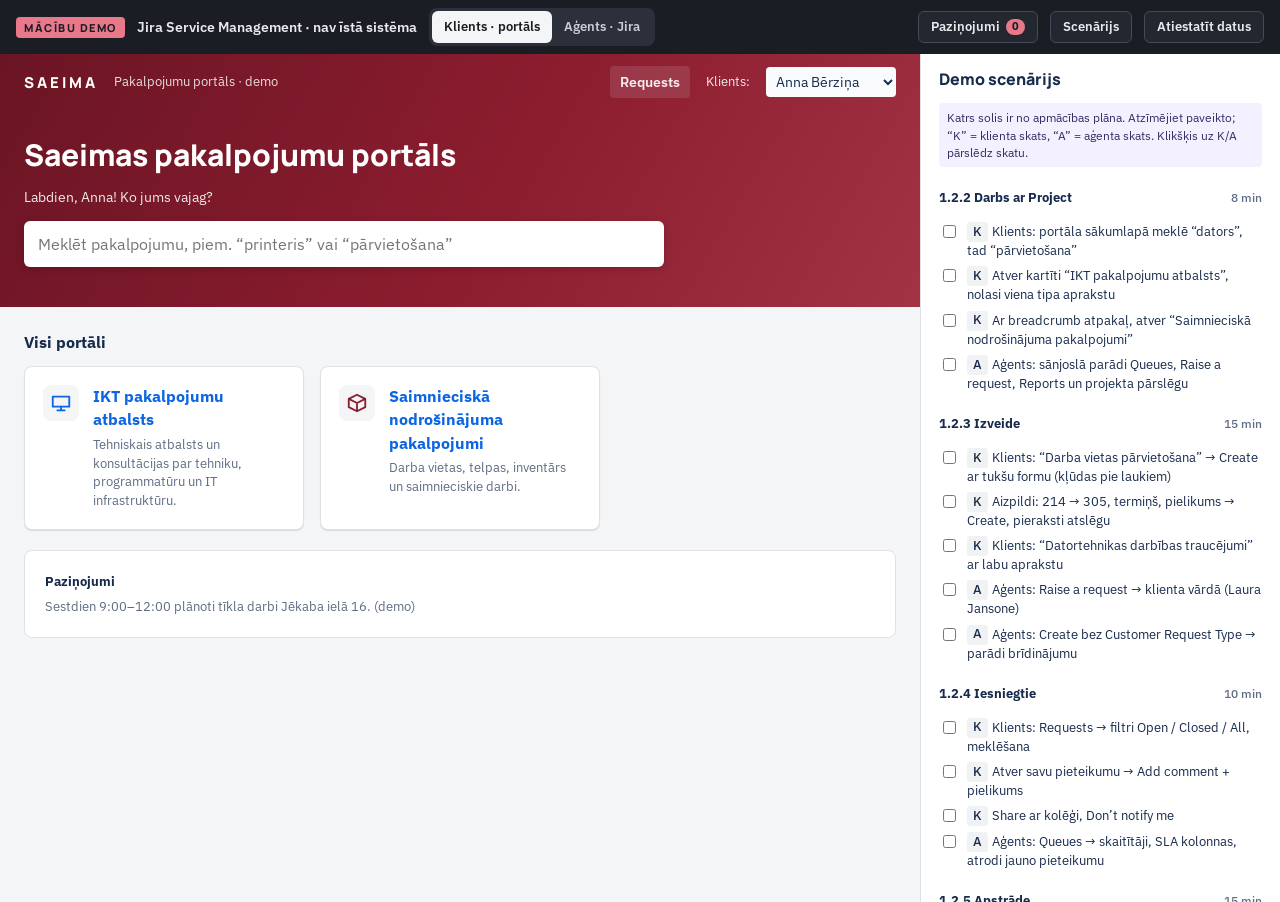
==== presentations/jira-jsm-modulis-1/demo/index.html @ 9057c5dc "Add interactive Jira training sandbox for module 1 Offline single-file demo: customer portal and age" ====
<!doctype html>
<html lang="lv">
<head>
<meta charset="utf-8">
<meta name="viewport" content="width=device-width,initial-scale=1,viewport-fit=cover">
<title>Jira mācību vide</title>
<link rel="preconnect" href="https://fonts.googleapis.com">
<link rel="preconnect" href="https://fonts.gstatic.com" crossorigin>
<link rel="stylesheet" href="https://fonts.googleapis.com/css2?family=IBM+Plex+Sans:ital,wght@0,400;0,500;0,600;0,700;1,400&family=IBM+Plex+Mono:wght@400;500&family=Manrope:wght@700;800&display=swap">
<style>
/* Layout: mācību smilškaste. Augšā demo josla (lomu pārslēgs, paziņojumi, scenārijs), zem tās
   vai nu klientu portāls (Saeimas klareta galvene), vai Jira aģenta skats (zilā navigācija + projekta sānjosla).
   Apzināti viena gaiša tēma, jo tā atdarina Jira DC noklusējuma izskatu. */
:root{
  color-scheme:light;
  --bg:#F4F5F7; --surface:#FFFFFF; --ink:#172B4D; --muted:#5E6C84; --line:#DFE1E6; --line2:#EBECF0;
  --blue:#0C66E4; --blue-d:#0747A6; --blue-soft:#E9F2FF;
  --green:#216E4E; --green-soft:#DCFFF1; --amber:#7F5F01; --amber-soft:#FFF7D6; --amber-line:#E2B203;
  --red:#AE2E24; --red-soft:#FFECEB; --purple:#5E4DB2; --purple-soft:#F3F0FF;
  --claret:#8C1D2F; --claret-d:#6B1524; --demo:#1A1D24;
  --f:"IBM Plex Sans",system-ui,-apple-system,"Segoe UI",Roboto,sans-serif;
  --fm:"IBM Plex Mono",ui-monospace,Menlo,Consolas,monospace;
  --fd:"Manrope","IBM Plex Sans",system-ui,sans-serif;
}
*{box-sizing:border-box}
html,body{height:100%}
body{margin:0;background:var(--bg);color:var(--ink);font:14px/1.45 var(--f)}
button,input,select,textarea{font:inherit;color:inherit}
button{cursor:pointer}
:focus-visible{outline:2px solid var(--blue);outline-offset:2px}
a{color:var(--blue);text-decoration:none;cursor:pointer}
a:hover{text-decoration:underline}
.mono{font-family:var(--fm)}
.muted{color:var(--muted)}
.hidden{display:none!important}

/* Demo bar */
#demobar{position:sticky;top:0;z-index:50;background:var(--demo);color:#E9EAEE;display:flex;align-items:center;gap:12px;flex-wrap:wrap;padding:8px 16px;padding-top:calc(8px + env(safe-area-inset-top,0px))}
#demobar .badge{font:800 11px/1 var(--fd);letter-spacing:.14em;text-transform:uppercase;background:#E8788A;color:#1A1D24;padding:5px 8px;border-radius:4px}
#demobar .ttl{font-weight:600;white-space:nowrap}
#demobar .sp{flex:1}
.seg{display:inline-flex;background:#2C303A;border-radius:8px;padding:3px}
.seg button{border:0;background:transparent;color:#C9CCD4;padding:6px 12px;border-radius:6px;font-weight:600;font-size:13px;min-height:32px}
.seg button[aria-pressed="true"]{background:#F4F5F7;color:#1A1D24}
.dbtn{border:1px solid #444A57;background:#232730;color:#E9EAEE;border-radius:6px;padding:6px 12px;font-size:13px;font-weight:600;min-height:32px;display:inline-flex;align-items:center;gap:6px}
.dbtn:hover{border-color:#8A90A0}
.dbtn .cnt{background:#E8788A;color:#1A1D24;border-radius:999px;padding:0 6px;font-size:11px;font-weight:700}

/* Layout shells */
#main{display:flex;min-height:calc(100% - 52px)}
#app{flex:1;min-width:0}
#drawer{width:360px;flex:none;background:var(--surface);border-left:1px solid var(--line);overflow-y:auto;max-height:calc(100vh - 52px);position:sticky;top:52px}
@media (max-width:900px){#drawer{position:fixed;inset:52px 0 0 auto;width:min(360px,92vw);z-index:40;box-shadow:-8px 0 24px rgb(9 30 66 / .18)}}

/* Buttons and inputs (Jira-like) */
.btn{border:0;border-radius:3px;padding:6px 12px;font-weight:500;background:#091E420F;color:var(--ink);min-height:32px;display:inline-flex;align-items:center;gap:6px}
.btn:hover{background:#091E4224}
.btn.primary{background:var(--blue);color:#fff}
.btn.primary:hover{background:var(--blue-d)}
.btn.subtle{background:transparent}
.btn.subtle:hover{background:#091E420F}
.btn.green{background:#1F845A;color:#fff}
.btn.sm{padding:3px 8px;min-height:26px;font-size:13px}
input[type=text],input[type=search],input[type=date],select,textarea{border:2px solid var(--line);background:#FAFBFC;border-radius:3px;padding:6px 8px;width:100%;min-height:36px}
input:focus,select:focus,textarea:focus{border-color:var(--blue);background:#fff;outline:none}
textarea{min-height:96px;resize:vertical}
label.f{display:block;font-weight:600;font-size:12px;color:var(--muted);margin:0 0 4px}
label.f .req{color:var(--red)}
.field{display:flex;flex-direction:column;gap:2px}
.err{color:var(--red);font-size:12px;display:flex;gap:4px;align-items:center}
.field.has-err input,.field.has-err select,.field.has-err textarea{border-color:var(--red);background:var(--red-soft)}
.help{font-size:12px;color:var(--muted)}

/* Lozenges */
.lz{display:inline-block;font-size:11px;font-weight:700;text-transform:uppercase;letter-spacing:.02em;padding:2px 6px;border-radius:3px;background:#DFE1E6;color:#42526E;white-space:nowrap}
.lz.Darbā{background:var(--blue-soft);color:#0055CC}
.lz.Gaida{background:var(--amber-soft);color:var(--amber)}
.lz.Atrisināts,.lz.Slēgts{background:var(--green-soft);color:var(--green)}
.sla{font-family:var(--fm);font-size:12px;white-space:nowrap}
.sla.bad{color:var(--red);font-weight:600}
.sla.ok{color:var(--green)}
.sla.pause{color:var(--muted)}

/* ===== PORTAL ===== */
.p-head{background:linear-gradient(120deg,var(--claret-d),var(--claret) 55%,#A23345);color:#fff}
.p-top{display:flex;align-items:center;gap:10px 16px;flex-wrap:wrap;padding:12px 24px;max-width:1100px;margin:0 auto}
@media (max-width:600px){.p-top,.p-hero,.p-body{padding-left:16px;padding-right:16px}.p-top .sp{flex-basis:100%;height:0}}
.p-brand{font:800 15px/1 var(--fd);letter-spacing:.2em}
.p-top .sp{flex:1}
.p-top .lnk{color:#fff;opacity:.92;font-weight:600;padding:6px 10px;border-radius:4px;background:rgb(255 255 255 / .12);border:0}
.p-top .lnk:hover{background:rgb(255 255 255 / .22)}
.p-top .who{font-size:13px;opacity:.9}
.p-hero{max-width:1100px;margin:0 auto;padding:28px 24px 40px;display:flex;flex-direction:column;gap:14px}
.p-hero h1{font:800 30px/1.15 var(--fd);margin:0;text-wrap:balance}
.p-search{position:relative;max-width:640px}
.p-search input{border:0;border-radius:6px;min-height:46px;padding:10px 14px;font-size:16px;background:#fff;box-shadow:0 2px 8px rgb(0 0 0 / .18)}
.p-results{position:absolute;left:0;right:0;top:52px;background:#fff;color:var(--ink);border-radius:6px;box-shadow:0 8px 24px rgb(9 30 66 / .25);z-index:5;overflow:hidden}
.p-results button{display:flex;flex-direction:column;align-items:flex-start;gap:2px;width:100%;text-align:left;border:0;background:#fff;padding:10px 14px;border-bottom:1px solid var(--line2)}
.p-results button:hover{background:var(--blue-soft)}
.p-body{max-width:1100px;margin:0 auto;padding:24px}
.crumb{font-size:13px;color:var(--muted);display:flex;gap:6px;flex-wrap:wrap;margin-bottom:10px}
.cards{display:grid;grid-template-columns:repeat(auto-fill,minmax(250px,1fr));gap:16px}
.pcard{background:#fff;border:1px solid var(--line);border-radius:8px;padding:18px;display:flex;gap:14px;align-items:flex-start;text-align:left;cursor:pointer;box-shadow:0 1px 1px rgb(9 30 66 / .12)}
.pcard:hover{box-shadow:0 4px 12px rgb(9 30 66 / .16);border-color:#C1C7D0}
.pcard h3{margin:0 0 4px;font-size:16px;color:var(--blue)}
.pcard p{margin:0;font-size:13px;color:var(--muted)}
.ico{width:36px;height:36px;border-radius:8px;display:grid;place-items:center;flex:none}
.ico svg{width:22px;height:22px}
.panel{background:#fff;border:1px solid var(--line);border-radius:8px;padding:20px}
.rt-list{display:flex;flex-direction:column}
.rt-item{display:flex;gap:14px;align-items:flex-start;padding:14px 8px;border-bottom:1px solid var(--line2);background:transparent;border-left:0;border-right:0;border-top:0;text-align:left;width:100%}
.rt-item:hover{background:#FAFBFC}
.rt-item b{color:var(--blue);font-size:15px}
.rt-item span{display:block;color:var(--muted);font-size:13px}
.form{display:flex;flex-direction:column;gap:16px;max-width:620px}
.notice{display:flex;gap:10px;align-items:flex-start;padding:12px 14px;border-radius:6px;font-size:13px;line-height:1.5}
.notice.info{background:var(--blue-soft)}
.notice.warn{background:var(--amber-soft);border-left:4px solid var(--amber-line)}
.notice.ok{background:var(--green-soft)}
.notice.int{background:var(--amber-soft)}
.filelist{display:flex;gap:6px;flex-wrap:wrap}
.file{display:inline-flex;gap:6px;align-items:center;font-size:12px;background:#F4F5F7;border:1px solid var(--line);border-radius:4px;padding:3px 8px}
.p-req{display:grid;grid-template-columns:minmax(0,1fr) 280px;gap:20px}
@media (max-width:820px){.p-req{grid-template-columns:1fr}}
.act{display:flex;flex-direction:column;gap:12px}
.cmt{display:flex;gap:10px}
.av{width:32px;height:32px;border-radius:50%;display:grid;place-items:center;font-weight:700;font-size:12px;color:#fff;flex:none}
.cmt .bd{flex:1;min-width:0}
.cmt .meta{font-size:12px;color:var(--muted)}
.cmt .tx{white-space:pre-wrap;word-wrap:break-word;margin-top:2px}
.cmt.internal .bubble{background:var(--amber-soft);border:1px solid #F5CD47;border-radius:6px;padding:8px 10px}
.cmt.public .bubble{background:#fff;border:1px solid var(--line);border-radius:6px;padding:8px 10px}
.side-box{display:flex;flex-direction:column;gap:10px;font-size:13px}
.side-box dt{color:var(--muted);font-size:12px;font-weight:600}
.side-box dd{margin:0 0 6px}
.tbl-wrap{overflow-x:auto;background:#fff;border:1px solid var(--line);border-radius:6px}
table.t{border-collapse:collapse;width:100%;font-size:13px}
table.t th{text-align:left;font-size:12px;color:var(--muted);font-weight:600;padding:8px 10px;border-bottom:2px solid var(--line);white-space:nowrap;background:#FAFBFC}
table.t td{padding:8px 10px;border-bottom:1px solid var(--line2);vertical-align:middle}
table.t tr.row{cursor:pointer}
table.t tr.row:hover td{background:#F4F5F7}
table.t .key{font-family:var(--fm);font-size:12px;color:var(--blue);white-space:nowrap}
.tabs{display:flex;gap:4px;flex-wrap:wrap;margin-bottom:12px}
.tabs button{border:0;background:transparent;padding:6px 10px;border-radius:3px;font-weight:600;color:var(--muted)}
.tabs button[aria-pressed="true"]{background:var(--blue-soft);color:var(--blue)}
.stars{display:flex;gap:4px}
.stars button{border:1px solid var(--line);background:#fff;border-radius:4px;width:36px;height:36px;font-weight:700}
.stars button.on{background:#FFF7D6;border-color:var(--amber-line)}

/* ===== AGENT ===== */
.j-nav{background:var(--blue-d);color:#fff;display:flex;align-items:center;gap:4px;padding:6px 12px;flex-wrap:wrap}
.j-nav .logo{font:800 14px/1 var(--fd);letter-spacing:.06em;padding:6px 10px;display:flex;gap:6px;align-items:center}
.j-nav .logo small{font:600 10px/1 var(--f);background:rgb(255 255 255 / .2);padding:3px 5px;border-radius:3px;letter-spacing:.06em}
.j-nav .n{border:0;background:transparent;color:#fff;padding:7px 10px;border-radius:3px;font-weight:500}
.j-nav .n:hover,.j-nav .n.on{background:rgb(255 255 255 / .16)}
.j-nav .create{background:#fff;color:var(--blue-d);font-weight:600;border:0;border-radius:3px;padding:6px 12px;margin-left:6px}
.j-nav .sp{flex:1}
.j-nav input{width:220px;min-height:32px;border:0;border-radius:3px;background:rgb(255 255 255 / .18);color:#fff;padding:5px 10px}
.j-nav input::placeholder{color:#DCE6F7}
.j-nav input:focus{background:#fff;color:var(--ink)}
.j-shell{display:flex;min-height:calc(100vh - 100px)}
.j-side{width:236px;flex:none;background:#FAFBFC;border-right:1px solid var(--line);padding:14px 10px;display:flex;flex-direction:column;gap:2px}
.j-side .proj{display:flex;gap:10px;align-items:center;padding:6px 8px 14px}
.j-side .proj b{display:block;font-size:13px;line-height:1.25}
.j-side .proj span{font-size:12px;color:var(--muted)}
.j-side .h{font-size:11px;font-weight:700;letter-spacing:.06em;text-transform:uppercase;color:var(--muted);padding:12px 8px 4px}
.j-side button{display:flex;justify-content:space-between;align-items:center;border:0;background:transparent;text-align:left;padding:6px 8px;border-radius:3px;color:var(--ink);font-size:13px;width:100%}
.j-side button:hover{background:#091E420F}
.j-side button.on{background:var(--blue-soft);color:var(--blue);font-weight:600}
.j-side .c{font-size:12px;color:var(--muted);font-variant-numeric:tabular-nums}
.j-side .projsel{margin:0 0 6px}
.j-main{flex:1;min-width:0;padding:20px 24px 40px;display:flex;flex-direction:column;gap:14px}
.j-main h1{font:600 22px/1.25 var(--f);margin:0}
@media (max-width:760px){.j-shell{flex-direction:column}.j-side{width:auto;flex-direction:row;flex-wrap:wrap;border-right:0;border-bottom:1px solid var(--line)}.j-side .proj,.j-side .h{display:none}.j-side button{width:auto}.j-nav input{width:140px}}
.issue{display:grid;grid-template-columns:minmax(0,1fr) 300px;gap:24px}
@media (max-width:1000px){.issue{grid-template-columns:1fr}}
.ops{display:flex;gap:6px;flex-wrap:wrap}
.trans{background:var(--blue-soft);color:#0055CC;font-weight:600}
.trans:hover{background:#CCE0FF}
.desc{background:#fff;border:1px solid var(--line);border-radius:4px;padding:12px;white-space:pre-wrap}
.ctabs{display:flex;border-bottom:2px solid var(--line);gap:4px}
.ctabs button{border:0;background:transparent;padding:8px 12px;font-weight:600;color:var(--muted);border-bottom:3px solid transparent;margin-bottom:-2px}
.ctabs button.ext[aria-pressed="true"]{color:var(--blue);border-color:var(--blue)}
.ctabs button.int[aria-pressed="true"]{color:var(--amber);border-color:var(--amber-line)}
.cedit{position:relative}
.cedit textarea.int{background:var(--amber-soft);border-color:#F5CD47}
.mention{position:absolute;left:8px;bottom:-4px;transform:translateY(100%);background:#fff;border:1px solid var(--line);border-radius:4px;box-shadow:0 8px 16px rgb(9 30 66 / .2);z-index:6;min-width:220px}
.mention button{display:flex;gap:8px;align-items:center;width:100%;border:0;background:#fff;padding:8px 10px;text-align:left}
.mention button:hover,.mention button.on{background:var(--blue-soft)}
.side-card{background:#fff;border:1px solid var(--line);border-radius:4px;padding:12px 14px;display:flex;flex-direction:column;gap:8px}
.side-card h4{margin:0;font-size:12px;color:var(--muted);text-transform:uppercase;letter-spacing:.05em}
.kv{display:grid;grid-template-columns:110px minmax(0,1fr);gap:6px 10px;font-size:13px;align-items:center}
.kv .k{color:var(--muted)}
.chip{display:inline-flex;gap:4px;align-items:center;background:#F4F5F7;border-radius:12px;padding:2px 8px;font-size:12px;margin:2px 4px 2px 0}
.chip button{border:0;background:transparent;padding:0 2px;color:var(--muted)}
.hist{font-size:12px;color:var(--muted);display:flex;flex-direction:column;gap:6px}
.hist b{color:var(--ink);font-weight:600}
.dlg{background:#fff;border:1px solid var(--line);border-radius:6px;box-shadow:0 8px 24px rgb(9 30 66 / .2);padding:16px;display:flex;flex-direction:column;gap:12px}
.filters{display:grid;grid-template-columns:repeat(auto-fill,minmax(170px,1fr));gap:10px;background:#fff;border:1px solid var(--line);border-radius:6px;padding:12px}
.jql{font-family:var(--fm);font-size:13px;background:#F4F5F7;border:1px solid var(--line);border-radius:4px;padding:10px 12px;white-space:pre-wrap;word-break:break-word}
.presets{display:flex;gap:6px;flex-wrap:wrap}
.dash{display:grid;grid-template-columns:repeat(auto-fill,minmax(320px,1fr));gap:14px}
.gad{background:#fff;border:1px solid var(--line);border-radius:4px;display:flex;flex-direction:column;min-width:0}
.gad .gh{display:flex;justify-content:space-between;align-items:center;padding:8px 12px;border-bottom:1px solid var(--line);font-weight:600;font-size:13px}
.gad .gb{padding:10px 12px;overflow-x:auto}
.bars{display:flex;flex-direction:column;gap:8px;font-size:12px}
.bars .r{display:grid;grid-template-columns:110px 1fr 28px;gap:8px;align-items:center}
.bars i{display:block;height:12px;border-radius:2px;background:var(--blue)}
.bars .n{text-align:right;font-variant-numeric:tabular-nums}
.empty{background:#fff;border:1px dashed #C1C7D0;border-radius:8px;padding:28px;text-align:center;display:flex;flex-direction:column;gap:10px;align-items:center}

/* Toast, mail */
#toast{position:fixed;left:50%;bottom:calc(20px + env(safe-area-inset-bottom,0px));transform:translateX(-50%);background:#172B4D;color:#fff;padding:10px 16px;border-radius:6px;box-shadow:0 8px 24px rgb(9 30 66 / .3);font-size:13px;z-index:60;max-width:min(560px,92vw)}
.mail{border-bottom:1px solid var(--line2);padding:10px 0;font-size:13px}
.mail .to{font-weight:600}
.mail .sub{color:var(--muted);font-size:12px}
.mail.none{color:var(--muted);font-style:italic}

/* Guide drawer */
.g{padding:16px 18px 40px;display:flex;flex-direction:column;gap:14px}
.g h2{font:800 16px/1.2 var(--fd);margin:0}
.g h3{font-size:13px;margin:8px 0 0;display:flex;justify-content:space-between;gap:8px;align-items:baseline}
.g h3 span{font-weight:500;color:var(--muted);font-size:12px;white-space:nowrap}
.g ol{margin:0;padding:0;list-style:none;display:flex;flex-direction:column;gap:6px}
.g li label{display:flex;gap:8px;align-items:flex-start;font-size:13px;line-height:1.4;cursor:pointer}
.g li input{margin-top:3px;flex:none}
.g li.done label{color:var(--muted);text-decoration:line-through}
.g .say{font-size:12px;background:var(--purple-soft);border-radius:4px;padding:6px 8px;color:#352C63}
kbd{font-family:var(--fm);font-size:11px;background:#fff;border:1px solid var(--line);border-bottom-width:2px;border-radius:3px;padding:0 5px}
.modal-bg{position:fixed;inset:0;background:rgb(9 30 66 / .54);z-index:70;display:grid;place-items:center;padding:16px}
.modal{background:#fff;border-radius:6px;max-width:520px;width:100%;padding:20px;display:flex;flex-direction:column;gap:12px;max-height:85vh;overflow-y:auto}
.modal h2{margin:0;font-size:18px}
.sc{display:grid;grid-template-columns:90px 1fr;gap:6px 12px;font-size:13px}
@media (prefers-reduced-motion:no-preference){.fade{animation:fd .18s ease-out}@keyframes fd{from{opacity:.4;transform:translateY(3px)}to{opacity:1;transform:none}}}
</style>
</head>
<body>
<div id="demobar">
  <span class="badge">Mācību demo</span>
  <span class="ttl">Jira Service Management · nav īstā sistēma</span>
  <div class="seg" role="group" aria-label="Skats">
    <button id="sw-portal" data-act="side" data-v="portal">Klients · portāls</button>
    <button id="sw-agent" data-act="side" data-v="agent">Aģents · Jira</button>
  </div>
  <span class="sp"></span>
  <button class="dbtn" id="b-mail" data-act="mail">Paziņojumi <span class="cnt" id="mailcnt">0</span></button>
  <button class="dbtn" id="b-guide" data-act="guide" aria-pressed="true">Scenārijs</button>
  <button class="dbtn" data-act="reset">Atiestatīt datus</button>
</div>
<div id="main">
  <div id="app"></div>
  <aside id="drawer" aria-label="Demo scenārijs"></aside>
</div>
<div id="toast" class="hidden" role="status" aria-live="polite"></div>
<div id="modal"></div>

<script>
(function(){
"use strict";
var KEY='jsm-demo-v1', GKEY='jsm-demo-guide-v1';
var MIN=60000, HOUR=60*MIN, DAY=24*HOUR;

/* ---------- reference data ---------- */
var AGENTS=[
  {id:'es',name:'Jūs (aģents)',ini:'JA',col:'#0C66E4'},
  {id:'mliepa',name:'Māris Liepa',ini:'ML',col:'#5E4DB2'},
  {id:'jozols',name:'Jānis Ozols',ini:'JO',col:'#216E4E'},
  {id:'ikalna',name:'Inga Kalna',ini:'IK',col:'#A54800'}
];
var CUSTOMERS=[
  {id:'aberzina',name:'Anna Bērziņa',ini:'AB',col:'#8C1D2F',unit:'Juridiskais birojs'},
  {id:'ljansone',name:'Laura Jansone',ini:'LJ',col:'#6B4000',unit:'Komisiju birojs'},
  {id:'ekrumins',name:'Edgars Krūmiņš',ini:'EK',col:'#2E5C45',unit:'Kanceleja'}
];
var PROJECTS=[
  {id:'IKT',name:'IKT pakalpojumu atbalsts',desc:'Tehniskais atbalsts un konsultācijas par tehniku, programmatūru un IT infrastruktūru.',col:'#0C66E4',icon:'monitor'},
  {id:'SAIM',name:'Saimnieciskā nodrošinājuma pakalpojumi',desc:'Darba vietas, telpas, inventārs un saimnieciskie darbi.',col:'#8C1D2F',icon:'box'}
];
var IMPACT=['Varu strādāt','Varu strādāt daļēji','Nevaru strādāt'];
var RTS=[
  {id:'dt-trauc',p:'IKT',name:'Datortehnikas darbības traucējumi',it:'Incident',icon:'warn',col:'#B38600',
   desc:'Ja datortehnika (dators, monitors, printeris, projektors) strādāja un pārstāja vai strādā nepareizi.',
   fields:[{id:'user',label:'Lietotājs',type:'user',req:true},{id:'desc',label:'Apraksts',type:'textarea',req:true,help:'Kas, kur, kopš kad, ko jau mēģinājāt, cik steidzami?'},{id:'impact',label:'Ietekme uz darbu',type:'select',req:true,options:IMPACT}],sla:8*HOUR},
  {id:'jauna-dt',p:'IKT',name:'Jaunas datortehnikas pieteikums',it:'Service request',icon:'monitor',col:'#5E4DB2',
   desc:'Ja darba pienākumu veikšanai nepieciešama jauna datortehnika vai tās komponentes.',
   fields:[{id:'user',label:'Lietotājs',type:'user',req:true},{id:'desc',label:'Apraksts',type:'textarea',req:true,help:'Kādai vajadzībai un kādai tehnikai?'},{id:'due',label:'Vajadzīgs līdz',type:'date',req:false}],sla:3*DAY},
  {id:'prog-piet',p:'IKT',name:'Programmatūras nodrošinājuma pieteikums',it:'Service request',icon:'cog',col:'#C25100',
   desc:'Ja nepieciešams uzstādīt vai atjaunināt programmatūru.',
   fields:[{id:'user',label:'Lietotājs',type:'user',req:true},{id:'desc',label:'Apraksts',type:'textarea',req:true}],sla:3*DAY},
  {id:'prog-trauc',p:'IKT',name:'Programmatūras nodrošinājuma darbības traucējumi',it:'Incident',icon:'code',col:'#AE2E24',
   desc:'Ja programmatūra avarē, neatveras vai darbojas nepareizi.',
   fields:[{id:'user',label:'Lietotājs',type:'user',req:true},{id:'desc',label:'Apraksts',type:'textarea',req:true},{id:'impact',label:'Ietekme uz darbu',type:'select',req:true,options:IMPACT}],sla:8*HOUR},
  {id:'epasts',p:'IKT',name:'Jaunas grupas e-pasta adreses izveide',it:'Service request',icon:'mail',col:'#B38600',
   desc:'Kopēja e-pasta adrese struktūrvienībai, komisijai vai darba grupai.',
   fields:[{id:'desc',label:'Apraksts',type:'textarea',req:true,help:'Vēlamā adrese, kam piekļuve, kas būs atbildīgais.'}],sla:3*DAY},
  {id:'mape',p:'IKT',name:'Piekļuves tiesību piešķiršana vai maiņa koplietojamām mapēm',it:'Service request',icon:'users',col:'#216E4E',
   desc:'Piekļuve esošai kopīgotajai mapei vai tiesību maiņa.',
   fields:[{id:'user',label:'Lietotājs',type:'user',req:true},{id:'desc',label:'Apraksts',type:'textarea',req:true,help:'Mapes nosaukums un vajadzīgās tiesības (lasīt / rakstīt).'}],sla:2*DAY},
  {id:'parv',p:'SAIM',name:'Darba vietas pārvietošana',it:'Service request',icon:'move',col:'#AE2E24',
   desc:'Darba vietas (mēbeļu, tehnikas) pārvietošana uz citu kabinetu vai ēku.',
   fields:[{id:'desc',label:'Apraksts',type:'textarea',req:true},{id:'fromB',label:'Pārvietot no ēkas adreses',type:'select',req:true,options:['Jēkaba iela 11','Jēkaba iela 6/8','Jēkaba iela 16','Cita adrese']},{id:'fromR',label:'Pārvietot no kabineta',type:'text',req:true},{id:'toB',label:'Pārvietot uz ēkas adresi',type:'select',req:true,options:['Jēkaba iela 11','Jēkaba iela 6/8','Jēkaba iela 16','Cita adrese']},{id:'toR',label:'Pārvietot uz kabinetu',type:'text',req:true},{id:'due',label:'Vēlamais izpildes termiņš',type:'date',req:true}],sla:5*DAY},
  {id:'saim-cits',p:'SAIM',name:'Cits saimniecisks pieteikums (demo)',it:'Service request',icon:'box',col:'#5E6C84',
   desc:'Demo vides vispārīgais tips. Īstajā portālā izvēlieties precīzāko tipu.',
   fields:[{id:'desc',label:'Apraksts',type:'textarea',req:true}],sla:5*DAY}
];
var TRANS={
  'Reģistrēts':[{n:'Sākt darbu',to:'Darbā'},{n:'Atrisināt',to:'Atrisināts'}],
  'Darbā':[{n:'Gaidīt klientu',to:'Gaida klientu'},{n:'Atrisināt',to:'Atrisināts'}],
  'Gaida klientu':[{n:'Atsākt darbu',to:'Darbā'},{n:'Atrisināt',to:'Atrisināts'}],
  'Atrisināts':[{n:'Atvērt atkārtoti',to:'Darbā'},{n:'Slēgt',to:'Slēgts'}],
  'Slēgts':[]
};
var RESOLUTIONS=['Done','Won’t do','Duplicate','Cannot reproduce'];
var QUEUES=[
  {id:'open',name:'All open'},
  {id:'mine',name:'Assigned to me'},
  {id:'unassigned',name:'Unassigned issues'},
  {id:'waiting',name:'Waiting on customer'},
  {id:'breached',name:'SLA breached'},
  {id:'resolved',name:'Recently resolved'}
];

/* ---------- helpers ---------- */
function $(s,r){return (r||document).querySelector(s)}
function esc(s){return String(s==null?'':s).replace(/[&<>"']/g,function(c){return {'&':'&amp;','<':'&lt;','>':'&gt;','"':'&quot;',"'":'&#39;'}[c]})}
function now(){return Date.now()}
function person(id){return AGENTS.concat(CUSTOMERS).filter(function(p){return p.id===id})[0]||{id:id,name:id||'—',ini:'?',col:'#8993A4'}}
function isAgent(id){return AGENTS.some(function(a){return a.id===id})}
function rt(id){return RTS.filter(function(r){return r.id===id})[0]}
function proj(id){return PROJECTS.filter(function(p){return p.id===id})[0]}
function iss(key){return S.issues.filter(function(i){return i.key===key})[0]}
function resolved(i){return i.status==='Atrisināts'||i.status==='Slēgts'}
function av(id,sz){var p=person(id);return '<span class="av" style="background:'+p.col+(sz?';width:'+sz+'px;height:'+sz+'px;font-size:'+Math.round(sz/2.8)+'px':'')+'" aria-hidden="true">'+esc(p.ini)+'</span>'}
function fmtAgo(t){var d=now()-t;if(d<MIN)return 'tikko';if(d<HOUR)return Math.round(d/MIN)+' min atpakaļ';if(d<DAY)return Math.round(d/HOUR)+' h atpakaļ';return Math.round(d/DAY)+' d atpakaļ'}
function fmtDate(t){var d=new Date(t);return d.toLocaleDateString('lv-LV',{day:'2-digit',month:'2-digit'})+' '+d.toLocaleTimeString('lv-LV',{hour:'2-digit',minute:'2-digit'})}
function dur(ms){var neg=ms<0;ms=Math.abs(ms);var d=Math.floor(ms/DAY),h=Math.floor(ms%DAY/HOUR),m=Math.floor(ms%HOUR/MIN);var s=(d?d+'d ':'')+(d||h?h+'h ':'')+m+'m';return (neg?'−':'')+s}
function lz(st){return '<span class="lz '+esc(st.split(' ')[0])+'">'+esc(st)+'</span>'}
var ICONS={
  monitor:'<path d="M3 5h18v11H3z" fill="none" stroke="currentColor" stroke-width="2" stroke-linejoin="round"/><path d="M8 20h8M12 16v4" stroke="currentColor" stroke-width="2" stroke-linecap="round"/>',
  warn:'<path d="M12 3 2 20h20L12 3z" fill="none" stroke="currentColor" stroke-width="2" stroke-linejoin="round"/><path d="M12 10v4M12 17v.5" stroke="currentColor" stroke-width="2" stroke-linecap="round"/>',
  cog:'<circle cx="12" cy="12" r="3.2" fill="none" stroke="currentColor" stroke-width="2"/><path d="M12 2v3M12 19v3M2 12h3M19 12h3M4.9 4.9 7 7M17 17l2.1 2.1M4.9 19.1 7 17M17 7l2.1-2.1" stroke="currentColor" stroke-width="2" stroke-linecap="round"/>',
  code:'<path d="m8 7-5 5 5 5M16 7l5 5-5 5M14 4l-4 16" fill="none" stroke="currentColor" stroke-width="2" stroke-linecap="round" stroke-linejoin="round"/>',
  mail:'<path d="M3 6h18v12H3z" fill="none" stroke="currentColor" stroke-width="2" stroke-linejoin="round"/><path d="m3 7 9 6 9-6" fill="none" stroke="currentColor" stroke-width="2" stroke-linejoin="round"/>',
  users:'<circle cx="9" cy="8" r="3.5" fill="none" stroke="currentColor" stroke-width="2"/><path d="M2.5 20c.8-3.6 3.4-5.5 6.5-5.5s5.7 1.9 6.5 5.5M16 4.5a3.5 3.5 0 0 1 0 7M18 14.8c2 .7 3.2 2.5 3.6 5.2" fill="none" stroke="currentColor" stroke-width="2" stroke-linecap="round"/>',
  move:'<path d="M12 2v20M2 12h20M12 2l-3 3M12 2l3 3M12 22l-3-3M12 22l3-3M2 12l3-3M2 12l3 3M22 12l-3-3M22 12l-3 3" fill="none" stroke="currentColor" stroke-width="2" stroke-linecap="round" stroke-linejoin="round"/>',
  box:'<path d="M3 7.5 12 3l9 4.5v9L12 21l-9-4.5z" fill="none" stroke="currentColor" stroke-width="2" stroke-linejoin="round"/><path d="m3 7.5 9 4.5 9-4.5M12 12v9" fill="none" stroke="currentColor" stroke-width="2" stroke-linejoin="round"/>'
};
function ico(name,col,bg){return '<span class="ico" style="color:'+col+';background:'+(bg||'#F4F5F7')+'"><svg viewBox="0 0 24 24" aria-hidden="true">'+ICONS[name]+'</svg></span>'}

/* ---------- state ---------- */
var S;
function seed(){
  var t=now();
  function mk(o){
    var r=rt(o.rt);
    var created=t-o.ago;
    var i={key:o.key,p:o.p||r.p,rt:o.rt,it:r?r.it:o.it,summary:o.summary,desc:o.desc,fields:o.fields||{},reporter:o.reporter,assignee:o.assignee||null,
      status:o.status||'Reģistrēts',resolution:o.resolution||null,created:created,updated:t-(o.upd!=null?o.upd:o.ago),resolvedAt:o.resolvedAgo!=null?t-o.resolvedAgo:null,
      comments:[],history:[{at:created,who:o.reporter,f:'Izveidots',from:'',to:r?r.name:''}],participants:o.participants||[],watchers:o.watchers||[],attachments:o.attachments||[],
      firstResp:o.firstResp||null,frTarget:created+HOUR,resTarget:created+(r?r.sla:3*DAY),pausedMs:0,pausedAt:o.status==='Gaida klientu'?t-o.pausedAgo:null,notify:true,rating:null};
    (o.comments||[]).forEach(function(c){i.comments.push({who:c.who,internal:!!c.internal,text:c.text,at:t-c.ago,att:c.att||[]})});
    if(o.status&&o.status!=='Reģistrēts')i.history.push({at:created+5*MIN,who:i.assignee||'es',f:'Status',from:'Reģistrēts',to:o.status});
    return i;
  }
  var L=[
    mk({key:'IKT-314',rt:'dt-trauc',summary:'Projektors Sarkanajā zālē nerāda attēlu',desc:'Sarkanajā zālē projektors nerāda attēlu no klēpjdatora. Sēde sākas 15:00.',fields:{user:'ljansone',impact:'Nevaru strādāt'},reporter:'ljansone',ago:80*MIN}),
    mk({key:'IKT-311',rt:'prog-trauc',summary:'Excel avarē, atverot lielu failu',desc:'Atverot budžeta tabulu (~40 MB), Excel aizveras bez kļūdas paziņojuma.',fields:{user:'aberzina',impact:'Varu strādāt daļēji'},reporter:'aberzina',assignee:'es',status:'Gaida klientu',ago:26*HOUR,upd:3*HOUR,pausedAgo:3*HOUR,firstResp:true,
      comments:[{who:'es',text:'Labdien! Lūdzu, norādiet, vai problēma ir ar visiem lielajiem failiem vai tikai ar šo vienu, un pievienojiet kļūdas ekrānuzņēmumu, ja tāds parādās.',ago:3*HOUR}]}),
    mk({key:'IKT-309',rt:'jauna-dt',summary:'Klēpjdators jaunajam padomniekam',desc:'No pirmdienas sāk darbu jauns padomnieks. Vajadzīgs klēpjdators ar dokstaciju.',fields:{user:'ekrumins',due:''},reporter:'ekrumins',assignee:'mliepa',status:'Darbā',ago:2*DAY,upd:5*HOUR,firstResp:true,
      comments:[{who:'mliepa',internal:true,text:'Noliktavā ir 2 klēpjdatori. Dokstacija jāpasūta, piegāde 3 darba dienas.',ago:5*HOUR}]}),
    mk({key:'IKT-306',rt:'epasts',summary:'Kopējs e-pasts Budžeta komisijai',desc:'Komisijai vajag kopēju e-pasta adresi, piekļuve 4 darbiniekiem.',reporter:'ljansone',ago:30*HOUR}),
    mk({key:'IKT-305',rt:'mape',summary:'Piekļuve nodaļas kopīgotajai mapei',desc:'Lūdzu piešķirt rakstīšanas tiesības mapei "Juridiskais birojs / Atzinumi".',fields:{user:'aberzina'},reporter:'aberzina',assignee:'es',status:'Atrisināts',resolution:'Done',ago:3*DAY,upd:1*DAY,resolvedAgo:1*DAY,firstResp:true,
      comments:[{who:'es',text:'Tiesības piešķirtas. Lūdzu, pārlogojieties datorā, lai mape parādītos.',ago:1*DAY}]}),
    mk({key:'IKT-302',rt:'prog-piet',summary:'PDF rediģēšanas programmas instalācija',desc:'Darbam ar likumprojektu pielikumiem vajadzīga PDF rediģēšanas programma.',fields:{user:'ekrumins'},reporter:'ekrumins',ago:20*HOUR}),
    mk({key:'IKT-298',rt:'dt-trauc',summary:'Printeris 3. stāvā drukā svītrainas lapas',desc:'Kopējais printeris pie 312. kabineta drukā ar svītrām.',fields:{user:'ekrumins',impact:'Varu strādāt'},reporter:'ekrumins',assignee:'jozols',status:'Darbā',ago:10*DAY,upd:9*DAY,firstResp:true,
      comments:[{who:'jozols',text:'Pasūtīts jauns tonera kārtridžs.',ago:9*DAY}]}),
    mk({key:'SAIM-48',rt:'parv',summary:'Darba vietas pārvietošana: 214 → 305',desc:'Juridiskā biroja 2 darbinieku darba vietu pārvietošana sakarā ar nodaļas reorganizāciju.',fields:{fromB:'Jēkaba iela 11',fromR:'214',toB:'Jēkaba iela 11',toR:'305',due:''},reporter:'aberzina',assignee:'ikalna',status:'Darbā',ago:2*DAY,upd:1*DAY,firstResp:true})
  ];
  // historic resolved issues for charts and reports
  var hist=[['IKT-290','dt-trauc','Monitors mirgo',13,12,'mliepa'],['IKT-291','prog-piet','Programmas atjauninājums',12,10,'jozols'],['IKT-292','mape','Piekļuve arhīva mapei',11,11,'es'],['IKT-293','dt-trauc','Pele nedarbojas',10,9,'mliepa'],['IKT-294','epasts','E-pasts darba grupai',9,6,'jozols'],['IKT-295','prog-trauc','Pārlūks neatver portālu',8,8,'es'],['IKT-296','jauna-dt','Otrs monitors',7,4,'mliepa'],['IKT-297','dt-trauc','Skaļruņi zālē',6,5,'jozols'],['SAIM-44','parv','Galda pārvietošana',8,5,'ikalna'],['SAIM-45','saim-cits','Krēsla nomaiņa',5,3,'ikalna'],['SAIM-46','saim-cits','Žalūziju remonts',4,2,'ikalna'],['IKT-299','prog-piet','Vārdnīcas instalācija',3,2,'es'],['IKT-300','dt-trauc','Klaviatūra',2,1,'mliepa']];
  hist.forEach(function(h,k){var c=CUSTOMERS[k%3].id;L.push(mk({key:h[0],rt:h[1],summary:h[2],desc:h[2]+'.',fields:{user:c},reporter:c,assignee:h[5],status:'Slēgts',resolution:'Done',ago:h[3]*DAY,upd:h[4]*DAY,resolvedAgo:h[4]*DAY,firstResp:true}))});
  // some open ones created on earlier days so the created line is not flat
  return {v:1,side:'portal',me:'aberzina',portal:{page:'home'},agent:{page:'queue',q:'open',proj:'IKT'},issues:L,counters:{IKT:315,SAIM:49},mail:[],mailSeen:0,filters:[],dash:null,search:{proj:'',status:'unres',assignee:'',text:'',stale:false,breached:false}};
}
function load(){try{var s=JSON.parse(localStorage.getItem(KEY));if(s&&s.v===1)return s}catch(e){}return null}
function save(){try{localStorage.setItem(KEY,JSON.stringify(S))}catch(e){}}
S=load()||seed();

/* ---------- SLA ---------- */
function slaRes(i){
  if(resolved(i))return {txt:(i.resolvedAt<=i.resTarget+i.pausedMs?'Izpildīts':'Pārsniegts'),cls:(i.resolvedAt<=i.resTarget+i.pausedMs?'ok':'bad'),met:i.resolvedAt<=i.resTarget+i.pausedMs};
  if(i.status==='Gaida klientu')return {txt:'pauzēts',cls:'pause'};
  var left=i.resTarget+i.pausedMs-now();return {txt:dur(left),cls:left<0?'bad':'',left:left};
}
function slaFR(i){
  if(i.firstResp)return {txt:'Izpildīts',cls:'ok'};
  var left=i.frTarget-now();return {txt:dur(left),cls:left<0?'bad':'',left:left};
}
function breached(i){if(resolved(i))return !slaRes(i).met;var a=slaRes(i),b=slaFR(i);return (a.left!=null&&a.left<0)||(b.left!=null&&b.left<0)}

/* ---------- mutations ---------- */
function touch(i){i.updated=now()}
function hist(i,who,f,from,to){i.history.push({at:now(),who:who,f:f,from:from||'',to:to||''});touch(i)}
function setStatus(i,to,who,resolution){
  var from=i.status;if(from===to)return;
  if(to==='Gaida klientu')i.pausedAt=now();
  if(from==='Gaida klientu'&&i.pausedAt){i.pausedMs+=now()-i.pausedAt;i.pausedAt=null}
  i.status=to;hist(i,who,'Status',from,to);
  if(to==='Atrisināts'){i.resolution=resolution||'Done';i.resolvedAt=now();hist(i,who,'Resolution','',i.resolution);notify(i,'Pieteikums atrisināts',false,[])}
  if(to==='Darbā'&&(from==='Atrisināts')){i.resolution=null;i.resolvedAt=null}
}
function notify(i,what,internal,mentioned){
  var to=[];
  if(!internal){if(i.notify&&!isAgent(i.reporter))to.push(i.reporter);i.participants.forEach(function(p){to.push(p)})}
  if(i.assignee&&i.assignee!=='es')to.push(i.assignee);
  i.watchers.forEach(function(w){if(w!=='es')to.push(w)});
  (mentioned||[]).forEach(function(m){to.push(m)});
  var uniq=[];to.forEach(function(x){if(uniq.indexOf(x)<0&&x!==curUser())uniq.push(x)});
  S.mail.unshift({at:now(),key:i.key,what:what,internal:internal,to:uniq});
  if(S.mail.length>60)S.mail.length=60;
  return uniq;
}
function curUser(){return S.side==='portal'?S.me:'es'}
function nextKey(p){var n=S.counters[p]++;return p+'-'+n}
function createIssue(o){
  var r=o.rt?rt(o.rt):null,t=now();
  var i={key:nextKey(o.p),p:o.p,rt:o.rt||null,it:r?r.it:(o.it||'Task'),summary:o.summary,desc:o.desc||'',fields:o.fields||{},reporter:o.reporter,assignee:null,status:'Reģistrēts',resolution:null,
    created:t,updated:t,resolvedAt:null,comments:[],history:[{at:t,who:o.by||o.reporter,f:'Izveidots',from:'',to:r?r.name:'(bez Request type)'}],participants:[],watchers:[],attachments:o.attachments||[],
    firstResp:null,frTarget:t+HOUR,resTarget:t+(r?r.sla:3*DAY),pausedMs:0,pausedAt:null,notify:true,rating:null};
  S.issues.unshift(i);
  if(r&&!isAgent(i.reporter))S.mail.unshift({at:t,key:i.key,what:'Pieteikums reģistrēts: '+i.summary,internal:false,to:[i.reporter]});
  return i;
}
function addComment(i,who,text,internal,att){
  var ment=[];text.replace(/@([A-ZĀČĒĢĪĶĻŅŠŪŽ][\wāčēģīķļņšūž]+ [A-ZĀČĒĢĪĶĻŅŠŪŽ][\wāčēģīķļņšūž]+)/g,function(m,n){AGENTS.forEach(function(a){if(a.name===n&&ment.indexOf(a.id)<0)ment.push(a.id)})});
  i.comments.push({who:who,internal:!!internal,text:text,at:now(),att:att||[]});
  (att||[]).forEach(function(a){i.attachments.push(a)});
  if(isAgent(who)&&!internal)i.firstResp=true;
  ment.forEach(function(m){if(i.watchers.indexOf(m)<0)i.watchers.push(m)});
  touch(i);
  var to=notify(i,(internal?'Iekšējs komentārs':'Jauns komentārs')+' · '+i.summary,internal,ment);
  // customer reply while waiting → automation moves it back
  if(!isAgent(who)&&i.status==='Gaida klientu'){setStatus(i,'Darbā','automatizacija');toast('Automatizācija: klients atbildēja, statuss → Darbā')}
  return to;
}

/* ---------- toast & modal ---------- */
var tt;function toast(m){var el=$('#toast');el.textContent=m;el.classList.remove('hidden');clearTimeout(tt);tt=setTimeout(function(){el.classList.add('hidden')},3800)}
function modal(html){$('#modal').innerHTML=html?'<div class="modal-bg" data-act="closemodal"><div class="modal" role="dialog" aria-modal="true" data-stop="1">'+html+'</div></div>':''}
function mailModal(){
  S.mailSeen=S.mail.length;save();updMail();
  var h='<h2>Simulētie e-pasta paziņojumi</h2><p class="muted" style="margin:0;font-size:13px">Šeit redzams, kurš saņemtu e-pastu. Iekšējs komentārs klientam netiek sūtīts.</p>';
  if(!S.mail.length)h+='<p class="mail none">Vēl nav paziņojumu.</p>';
  S.mail.forEach(function(m){h+='<div class="mail"><div class="sub">'+fmtDate(m.at)+' · <span class="mono">'+esc(m.key)+'</span>'+(m.internal?' · <b style="color:var(--amber)">iekšējs</b>':'')+'</div><div>'+esc(m.what)+'</div><div class="to">'+(m.to.length?'→ '+m.to.map(function(x){return esc(person(x).name)}).join(', '):'<span class="muted">→ nevienam'+(m.internal?' (iekšējs: klients netiek informēts)':'')+'</span>')+'</div></div>'});
  h+='<div style="display:flex;justify-content:flex-end"><button class="btn primary" data-act="closemodal">Aizvērt</button></div>';
  modal(h);
}
function updMail(){$('#mailcnt').textContent=Math.max(0,S.mail.length-S.mailSeen)}

/* ---------- PORTAL ---------- */
function portalHead(){
  var me=person(S.me);
  return '<div class="p-head"><div class="p-top"><span class="p-brand">SAEIMA</span><span style="opacity:.85;font-size:13px">Pakalpojumu portāls · demo</span><span class="sp"></span>'+
    '<button class="lnk" data-act="p" data-page="requests">Requests</button>'+
    '<label class="who" for="me-sel">Klients:</label><select id="me-sel" data-act="me" style="width:auto;min-height:30px;padding:2px 6px;border:0;border-radius:4px;color:var(--ink)">'+CUSTOMERS.map(function(c){return '<option value="'+c.id+'"'+(c.id===S.me?' selected':'')+'>'+esc(c.name)+'</option>'}).join('')+'</select>'+
    '</div>'+(S.portal.page==='home'?'<div class="p-hero"><h1>Saeimas pakalpojumu portāls</h1><div style="opacity:.9">Labdien, '+esc(me.name.split(' ')[0])+'! Ko jums vajag?</div><div class="p-search"><input type="search" id="p-q" placeholder="Meklēt pakalpojumu, piem. “printeris” vai “pārvietošana”" aria-label="Meklēt pakalpojumu" autocomplete="off"><div class="p-results hidden" id="p-res"></div></div></div>':'')+'</div>';
}
function rPortal(){
  var P=S.portal,h=portalHead();
  h+='<div class="p-body fade">';
  if(P.page==='home'){
    h+='<h2 style="margin:0 0 12px;font-size:16px">Visi portāli</h2><div class="cards">'+PROJECTS.map(function(p){return '<button class="pcard" data-act="p" data-page="project" data-id="'+p.id+'">'+ico(p.icon,p.col)+'<span><h3>'+esc(p.name)+'</h3><p>'+esc(p.desc)+'</p></span></button>'}).join('')+'</div>'+
      '<div class="panel" style="margin-top:20px"><b style="font-size:13px">Paziņojumi</b><p class="muted" style="margin:6px 0 0;font-size:13px">Sestdien 9:00–12:00 plānoti tīkla darbi Jēkaba ielā 16. (demo)</p></div>';
  } else if(P.page==='project'){
    var p=proj(P.id);
    h+=crumb([['Saeimas pakalpojumu portāls','home']])+'<div style="display:flex;gap:14px;align-items:center;margin-bottom:16px">'+ico(p.icon,p.col)+'<div><h1 style="margin:0;font-size:22px">'+esc(p.name)+'</h1><div class="muted" style="font-size:13px">'+esc(p.desc)+'</div></div></div>';
    h+='<div class="panel"><div class="muted" style="font-size:13px;margin-bottom:6px">Kā mēs varam palīdzēt?</div><div class="rt-list">'+RTS.filter(function(r){return r.p===p.id}).map(function(r){return '<button class="rt-item" data-act="p" data-page="form" data-id="'+r.id+'">'+ico(r.icon,r.col)+'<div><b>'+esc(r.name)+'</b><span>'+esc(r.desc)+'</span></div></button>'}).join('')+'</div></div>';
  } else if(P.page==='form'){
    var r=rt(P.id),pp=proj(r.p);
    h+=crumb([['Saeimas pakalpojumu portāls','home'],[pp.name,'project',pp.id]]);
    h+='<div class="panel"><div style="display:flex;gap:14px;align-items:center;margin-bottom:12px">'+ico(r.icon,r.col)+'<h1 style="margin:0;font-size:22px">'+esc(r.name)+'</h1></div>'+formHTML(r,'p',P.err||{},P.val||{},false)+'</div>';
  } else if(P.page==='created'){
    var i=iss(P.id);
    h+='<div class="panel" style="max-width:640px"><div class="notice ok"><svg width="20" height="20" viewBox="0 0 24 24" aria-hidden="true"><circle cx="12" cy="12" r="10" fill="#1F845A"/><path d="m7 12.5 3.2 3.2L17 9" fill="none" stroke="#fff" stroke-width="2.4" stroke-linecap="round" stroke-linejoin="round"/></svg><div><b>Pieteikums iesniegts.</b> Jūsu pieteikuma numurs ir <span class="mono" style="font-weight:600">'+esc(i.key)+'</span>. Paziņojums nosūtīts uz jūsu e-pastu.</div></div><div style="display:flex;gap:8px;margin-top:14px;flex-wrap:wrap"><button class="btn primary" data-act="p" data-page="request" data-id="'+esc(i.key)+'">Atvērt pieteikumu</button><button class="btn" data-act="p" data-page="home">Uz sākumu</button></div></div>';
  } else if(P.page==='requests'){
    var f=P.f||'open',q=(P.q||'').toLowerCase();
    var list=S.issues.filter(function(i){return i.rt&&(i.reporter===S.me||i.participants.indexOf(S.me)>=0)}).filter(function(i){return f==='all'||(f==='open'?!resolved(i):resolved(i))}).filter(function(i){return !q||(i.key+' '+i.summary).toLowerCase().indexOf(q)>=0});
    h+=crumb([['Saeimas pakalpojumu portāls','home']])+'<h1 style="margin:0 0 12px;font-size:22px">Requests</h1>';
    h+='<div style="display:flex;gap:10px;flex-wrap:wrap;align-items:center;margin-bottom:12px"><div class="tabs" style="margin:0">'+[['open','Open requests'],['closed','Closed requests'],['all','All requests']].map(function(x){return '<button data-act="pf" data-v="'+x[0]+'" aria-pressed="'+(f===x[0])+'">'+x[1]+'</button>'}).join('')+'</div><input type="search" id="p-rq" value="'+esc(P.q||'')+'" placeholder="Meklēt pēc numura vai teksta" style="max-width:280px" aria-label="Meklēt pieteikumos"></div>';
    h+='<div class="tbl-wrap"><table class="t"><thead><tr><th>Type</th><th>Reference</th><th>Summary</th><th>Status</th><th>Service project</th><th>Requester</th></tr></thead><tbody>'+
      (list.length?list.map(function(i){var r=rt(i.rt);return '<tr class="row" data-act="p" data-page="request" data-id="'+esc(i.key)+'"><td>'+ico(r.icon,r.col).replace('class="ico"','class="ico" style="width:24px;height:24px"')+'</td><td class="key">'+esc(i.key)+'</td><td>'+esc(i.summary)+'</td><td>'+lz(i.status)+'</td><td>'+esc(proj(i.p).name)+'</td><td>'+esc(person(i.reporter).name)+'</td></tr>'}).join(''):'<tr><td colspan="6" class="muted" style="padding:20px">Nav pieteikumu ar šiem filtriem.</td></tr>')+'</tbody></table></div>';
  } else if(P.page==='request'){
    var i=iss(P.id),r=rt(i.rt);
    h+=crumb([['Saeimas pakalpojumu portāls','home'],['Requests','requests']]);
    h+='<div class="p-req"><div style="display:flex;flex-direction:column;gap:14px;min-width:0"><div><div class="muted mono" style="font-size:12px">'+esc(i.key)+'</div><h1 style="margin:2px 0 0;font-size:22px">'+esc(i.summary)+'</h1></div>';
    h+='<div class="panel"><div class="muted" style="font-size:12px;margin-bottom:6px">'+esc(person(i.reporter).name)+' iesniedza '+fmtAgo(i.created)+'</div><div style="white-space:pre-wrap">'+esc(i.desc)+'</div>'+fieldsView(i)+attView(i.attachments)+'</div>';
    h+='<div class="panel"><h3 style="margin:0 0 10px;font-size:14px">Activity</h3><div class="act">';
    var pub=i.comments.filter(function(c){return !c.internal});
    if(!pub.length)h+='<div class="muted" style="font-size:13px">Vēl nav komentāru.</div>';
    pub.forEach(function(c){h+=cmtHTML(c,false)});
    h+='</div>';
    if(i.status!=='Slēgts')h+='<div style="margin-top:14px;display:flex;flex-direction:column;gap:8px"><label class="f" for="p-cm">Add comment</label><textarea id="p-cm" placeholder="Rakstiet atbildi vai papildinājumu…"></textarea><input type="file" id="p-att" multiple aria-label="Pievienot pielikumu"><div><button class="btn primary" data-act="pcomment">Add</button></div></div>';
    h+='</div></div>';
    h+='<aside class="panel side-box"><div><div class="muted" style="font-size:12px;font-weight:600">Status</div><div style="margin-top:4px">'+lz(i.status)+'</div></div>';
    h+='<div><div class="muted" style="font-size:12px;font-weight:600">Request type</div><div>'+esc(r.name)+'</div></div>';
    h+='<div><button class="btn sm" data-act="pnotify">'+(i.notify?'Don’t notify me':'Notify me')+'</button> <span class="help">'+(i.notify?'Jūs saņemat paziņojumus':'Paziņojumi izslēgti')+'</span></div>';
    h+='<div><div class="muted" style="font-size:12px;font-weight:600">Shared with</div><div>'+(i.participants.length?i.participants.map(function(p){return '<span class="chip">'+esc(person(p).name)+'</span>'}).join(''):'<span class="help">Ne ar vienu</span>')+'</div>';
    if(!resolved(i))h+='<div style="display:flex;gap:6px;margin-top:6px"><select id="p-share" aria-label="Kopīgot ar">'+CUSTOMERS.filter(function(c){return c.id!==i.reporter&&i.participants.indexOf(c.id)<0}).map(function(c){return '<option value="'+c.id+'">'+esc(c.name)+'</option>'}).join('')+'</select><button class="btn sm" data-act="pshare">Share</button></div>';
    h+='</div>';
    if(resolved(i)){h+='<div><div class="muted" style="font-size:12px;font-weight:600">Vai esat apmierināts ar atbalstu?</div><div class="stars" style="margin-top:6px">'+[1,2,3,4,5].map(function(n){return '<button data-act="rate" data-v="'+n+'" class="'+(i.rating&&i.rating>=n?'on':'')+'" aria-label="Vērtējums '+n+' no 5">'+n+'</button>'}).join('')+'</div></div>'}
    h+='</aside></div>';
  }
  return h+'</div>';
}
function crumb(a){return '<nav class="crumb" aria-label="Breadcrumb">'+a.map(function(x){return '<a data-act="p" data-page="'+x[1]+'"'+(x[2]?' data-id="'+x[2]+'"':'')+'>'+esc(x[0])+'</a> <span aria-hidden="true">/</span>'}).join(' ')+'</nav>'}
function fieldsView(i){
  var r=rt(i.rt);if(!r)return '';
  var rows=r.fields.filter(function(f){return f.id!=='desc'&&i.fields[f.id]}).map(function(f){var v=i.fields[f.id];if(f.type==='user')v=person(v).name;return '<div class="k">'+esc(f.label)+'</div><div>'+esc(v)+'</div>'}).join('');
  return rows?'<div class="kv" style="margin-top:12px">'+rows+'</div>':'';
}
function attView(a){return a&&a.length?'<div class="filelist" style="margin-top:10px">'+a.map(function(n){return '<span class="file"><svg width="12" height="12" viewBox="0 0 24 24" aria-hidden="true"><path d="M21 11.5 12.5 20a5 5 0 0 1-7-7L14 4.5a3.3 3.3 0 0 1 4.7 4.7L10.2 17.7a1.7 1.7 0 0 1-2.4-2.4L15.5 7.6" fill="none" stroke="currentColor" stroke-width="2" stroke-linecap="round"/></svg>'+esc(n)+'</span>'}).join('')+'</div>':''}
function cmtHTML(c,agentView){
  var p=person(c.who),auto=c.who==='automatizacija';
  return '<div class="cmt '+(c.internal?'internal':'public')+'">'+av(c.who)+'<div class="bd"><div class="meta"><b style="color:var(--ink)">'+esc(p.name)+'</b> · '+fmtAgo(c.at)+(agentView?(c.internal?' · <b style="color:var(--amber)">Internal</b>':(isAgent(c.who)?' · <span style="color:var(--blue)">Shared with customer</span>':'')):'')+'</div><div class="bubble"><div class="tx">'+mentionHL(esc(c.text))+'</div>'+attView(c.att)+'</div></div></div>';
}
function mentionHL(s){AGENTS.forEach(function(a){s=s.split('@'+esc(a.name)).join('<b style="color:var(--blue)">@'+esc(a.name)+'</b>')});return s}
function formHTML(r,pref,err,val,agent){
  var h='<div class="form"><div class="help">Laukus ar <span style="color:var(--red)">*</span> ir obligāti jāaizpilda.</div>';
  if(agent||true){
    var def=val.behalf||(agent?'':S.me);
    h+=fieldWrap('behalf','Raise this request on behalf of',true,err,'<select id="'+pref+'-behalf">'+(agent?'<option value="">Izvēlieties klientu…</option>':'')+CUSTOMERS.map(function(c){return '<option value="'+c.id+'"'+(c.id===def?' selected':'')+'>'+esc(c.name)+' · '+esc(c.unit)+'</option>'}).join('')+'</select>');
  }
  r.fields.forEach(function(f){
    var id=pref+'-'+f.id,v=val[f.id]||'',ctl;
    if(f.type==='textarea')ctl='<textarea id="'+id+'">'+esc(v)+'</textarea>';
    else if(f.type==='select')ctl='<select id="'+id+'"><option value="">Izvēlieties…</option>'+f.options.map(function(o){return '<option'+(o===v?' selected':'')+'>'+esc(o)+'</option>'}).join('')+'</select>';
    else if(f.type==='user')ctl='<select id="'+id+'"><option value="">Search for a user…</option>'+CUSTOMERS.map(function(c){return '<option value="'+c.id+'"'+(c.id===(v||(agent?'':S.me))?' selected':'')+'>'+esc(c.name)+'</option>'}).join('')+'</select>';
    else if(f.type==='date')ctl='<input type="date" id="'+id+'" value="'+esc(v)+'">';
    else ctl='<input type="text" id="'+id+'" value="'+esc(v)+'">';
    h+=fieldWrap(f.id,f.label,f.req,err,ctl,f.help);
  });
  h+='<div class="field"><label class="f" for="'+pref+'-att">Attachment</label><input type="file" id="'+pref+'-att" multiple><div class="help">Vai ielīmējiet ekrānuzņēmumu ar Ctrl+V apraksta laukā (īstajā Jira).</div></div>';
  h+='<div style="display:flex;gap:8px"><button class="btn primary" data-act="'+(agent?'araise':'psubmit')+'" data-id="'+r.id+'">Create</button><button class="btn subtle" data-act="'+(agent?'a':'p')+'" data-page="'+(agent?'raise':'project')+'" data-id="'+(agent?'':r.p)+'">Cancel</button></div></div>';
  return h;
}
function fieldWrap(id,label,req,err,ctl,help){return '<div class="field'+(err[id]?' has-err':'')+'"><label class="f">'+esc(label)+(req?' <span class="req">*</span>':'')+'</label>'+ctl+(help?'<div class="help">'+esc(help)+'</div>':'')+(err[id]?'<div class="err" role="alert">'+esc(err[id])+'</div>':'')+'</div>'}
function readForm(r,pref){
  var val={},err={};
  var b=$('#'+pref+'-behalf');val.behalf=b?b.value:'';if(!val.behalf)err.behalf='Izvēlieties klientu.';
  r.fields.forEach(function(f){var el=$('#'+pref+'-'+f.id);val[f.id]=el?el.value.trim():'';if(f.req&&!val[f.id])err[f.id]=f.type==='select'||f.type==='user'?'Izvēlieties vērtību.':'Šis lauks ir obligāts.'});
  var fi=$('#'+pref+'-att');val.att=fi&&fi.files?[].map.call(fi.files,function(x){return x.name}):[];
  return {val:val,err:err,ok:!Object.keys(err).length};
}
function summaryFrom(r,val){var d=(val.desc||'').split('\n')[0];if(r.id==='parv'&&val.fromR&&val.toR)return 'Darba vietas pārvietošana: '+val.fromR+' → '+val.toR;return d.length>70?d.slice(0,67)+'…':d}

/* ---------- AGENT ---------- */
function agentNav(){
  var A=S.agent;
  return '<div class="j-nav"><span class="logo">Jira <small>DEMO</small></span>'+
    '<button class="n'+(A.page==='dashboard'?' on':'')+'" data-act="a" data-page="dashboard">Dashboards</button>'+
    '<button class="n'+(['queue','issue','raise','reports'].indexOf(A.page)>=0?' on':'')+'" data-act="a" data-page="queue" data-q="open">Projects</button>'+
    '<button class="n'+(A.page==='search'?' on':'')+'" data-act="a" data-page="search">Issues</button>'+
    '<button class="create" data-act="a" data-page="create">Create</button><span class="sp"></span>'+
    '<input type="search" id="j-q" placeholder="Search (/)" aria-label="Meklēt pieteikumu pēc atslēgas vai teksta">'+
    '<button class="n" data-act="shortcuts" title="Īsinājumtaustiņi (?)">?</button></div>';
}
function qList(q,pid){
  return S.issues.filter(function(i){return i.p===pid&&i.rt!==undefined}).filter(function(i){
    if(q==='open')return !resolved(i);
    if(q==='mine')return !resolved(i)&&i.assignee==='es';
    if(q==='unassigned')return !resolved(i)&&!i.assignee;
    if(q==='waiting')return i.status==='Gaida klientu';
    if(q==='breached')return !resolved(i)&&breached(i);
    if(q==='resolved')return resolved(i)&&i.resolvedAt>now()-7*DAY;
    return true;
  }).sort(function(a,b){if(q==='resolved')return b.resolvedAt-a.resolvedAt;var x=slaRes(a).left,y=slaRes(b).left;return (x==null?1e15:x)-(y==null?1e15:y)});
}
function agentSide(){
  var A=S.agent,pid=A.proj||'IKT',p=proj(pid);
  var h='<nav class="j-side" aria-label="Projekts"><div class="proj">'+ico(p.icon,p.col)+'<div><b>'+esc(p.name)+'</b><span>Service project</span></div></div>';
  h+='<select class="projsel" id="a-proj" aria-label="Projekts">'+PROJECTS.map(function(x){return '<option value="'+x.id+'"'+(x.id===pid?' selected':'')+'>'+esc(x.id)+' · '+esc(x.name)+'</option>'}).join('')+'</select>';
  h+='<div class="h">Queues</div>';
  QUEUES.forEach(function(q){h+='<button class="'+(A.page==='queue'&&A.q===q.id?'on':'')+'" data-act="a" data-page="queue" data-q="'+q.id+'"><span>'+esc(q.name)+'</span><span class="c">'+qList(q.id,pid).length+'</span></button>'});
  h+='<div class="h">Project</div><button class="'+(A.page==='raise'?'on':'')+'" data-act="a" data-page="raise"><span>Raise a request</span></button><button class="'+(A.page==='reports'?'on':'')+'" data-act="a" data-page="reports"><span>Reports</span></button>';
  return h+'</nav>';
}
function issueRow(i,cols){
  var r=rt(i.rt),a=slaRes(i),f=slaFR(i);
  return '<tr class="row" data-act="a" data-page="issue" data-id="'+esc(i.key)+'"><td><span class="lz" style="background:'+(i.it==='Incident'?'var(--red-soft);color:var(--red)':'var(--purple-soft);color:var(--purple)')+'">'+(i.it==='Incident'?'INC':i.it==='Task'?'TASK':'REQ')+'</span></td><td class="key">'+esc(i.key)+'</td><td style="min-width:200px">'+esc(i.summary)+'</td><td>'+esc(person(i.reporter).name)+'</td><td>'+(i.assignee?esc(person(i.assignee).name):'<span class="muted">Unassigned</span>')+'</td><td>'+lz(i.status)+'</td>'+
    (cols==='res'?'<td>'+esc(i.resolution||'')+'</td><td class="muted">'+fmtAgo(i.resolvedAt)+'</td>':'<td><span class="sla '+f.cls+'">'+f.txt+'</span></td><td><span class="sla '+a.cls+'">'+a.txt+'</span></td>')+'</tr>';
}
function rAgent(){
  var A=S.agent,h=agentNav(),pid=A.proj||'IKT';
  var withSide=['queue','issue','raise','reports'].indexOf(A.page)>=0;
  h+='<div class="j-shell">'+(withSide?agentSide():'')+'<main class="j-main fade" id="jmain">';
  if(A.page==='queue'){
    var q=QUEUES.filter(function(x){return x.id===A.q})[0]||QUEUES[0],list=qList(q.id,pid);
    h+='<div style="display:flex;justify-content:space-between;align-items:baseline;flex-wrap:wrap;gap:8px"><h1>'+esc(q.name)+'</h1><span class="muted" style="font-size:13px">'+list.length+' pieteikumi'+(q.id==='resolved'?' · pēdējās 7 dienas':' · kārtoti pēc SLA')+'</span></div>';
    h+='<div class="tbl-wrap"><table class="t"><thead><tr><th>T</th><th>Key</th><th>Summary</th><th>Reporter</th><th>Assignee</th><th>Status</th>'+(q.id==='resolved'?'<th>Resolution</th><th>Resolved</th>':'<th>Time to first response</th><th>Time to resolution</th>')+'</tr></thead><tbody>'+
      (list.length?list.map(function(i){return issueRow(i,q.id==='resolved'?'res':'')}).join(''):'<tr><td colspan="8" class="muted" style="padding:24px">Šajā rindā nav pieteikumu.</td></tr>')+'</tbody></table></div>';
  } else if(A.page==='issue') h+=rIssue(iss(A.id));
  else if(A.page==='raise'){
    if(!A.rt){
      h+='<h1>Raise a request</h1><p class="muted" style="margin:0">Izveidojiet pieteikumu klienta vārdā, piem., kad kolēģis zvana. Klients to redzēs savā portālā.</p><div class="panel rt-list">'+RTS.filter(function(r){return r.p===pid}).map(function(r){return '<button class="rt-item" data-act="a" data-page="raise" data-rt="'+r.id+'">'+ico(r.icon,r.col)+'<div><b>'+esc(r.name)+'</b><span>'+esc(r.desc)+'</span></div></button>'}).join('')+'</div>';
    } else {
      var r=rt(A.rt);h+='<a data-act="a" data-page="raise" style="font-size:13px">← Raise a request</a><h1>'+esc(r.name)+'</h1><div class="panel">'+formHTML(r,'a',A.err||{},A.val||{},true)+'</div>';
    }
  } else if(A.page==='create') h+=rCreate();
  else if(A.page==='search') h+=rSearch();
  else if(A.page==='dashboard') h+=rDash();
  else if(A.page==='reports') h+=rReports(pid);
  return h+'</main></div>';
}
function rIssue(i){
  if(!i)return '<div class="empty">Pieteikums nav atrasts.</div>';
  var A=S.agent,r=rt(i.rt),p=proj(i.p),tab=A.tab||'comments',ctab=A.ctab||'ext';
  var h='<div class="crumb">'+esc(p.name)+' / <span class="mono">'+esc(i.key)+'</span></div><div class="issue"><div style="display:flex;flex-direction:column;gap:14px;min-width:0">';
  h+='<h1>'+esc(i.summary)+'</h1>';
  h+='<div class="ops"><button class="btn" data-act="assignme">Assign to me</button><button class="btn" data-act="focuscmt">Comment</button>'+TRANS[i.status].map(function(t){return '<button class="btn trans" data-act="trans" data-to="'+esc(t.to)+'">'+esc(t.n)+'</button>'}).join('')+'<button class="btn subtle" data-act="watch" aria-pressed="'+(i.watchers.indexOf('es')>=0)+'">'+(i.watchers.indexOf('es')>=0?'Watching':'Watch')+' · '+i.watchers.length+'</button></div>';
  if(A.resolving)h+='<div class="dlg"><b>Atrisināt pieteikumu</b><div class="field"><label class="f" for="res-sel">Resolution <span class="req">*</span></label><select id="res-sel">'+RESOLUTIONS.map(function(x){return '<option>'+esc(x)+'</option>'}).join('')+'</select></div><div class="field"><label class="f" for="res-cm">Komentārs klientam (Respond to customer)</label><textarea id="res-cm" placeholder="Kas tika izdarīts?"></textarea><div class="help">Šo komentāru klients redzēs portālā un e-pastā.</div></div><div style="display:flex;gap:8px"><button class="btn primary" data-act="doresolve">Atrisināt</button><button class="btn subtle" data-act="cancelresolve">Cancel</button></div></div>';
  h+='<div class="kv"><div class="k">Request type</div><div>'+(r?'<select id="a-rt" style="max-width:420px" aria-label="Request type">'+RTS.filter(function(x){return x.p===i.p}).map(function(x){return '<option value="'+x.id+'"'+(x.id===i.rt?' selected':'')+'>'+esc(x.name)+'</option>'}).join('')+'</select>':'<span style="color:var(--red)">Nav (klients pieteikumu portālā neredz)</span>')+'</div><div class="k">Issue type</div><div>'+esc(i.it)+'</div><div class="k">Status</div><div>'+lz(i.status)+(i.resolution?' · '+esc(i.resolution):'')+'</div></div>';
  h+='<div><div class="muted" style="font-size:12px;font-weight:600;margin-bottom:4px">Description</div><div class="desc">'+esc(i.desc)+'</div>'+fieldsView(i)+attView(i.attachments)+'</div>';
  // comment editor
  h+='<div><div class="ctabs" role="tablist"><button class="ext" data-act="ctab" data-v="ext" aria-pressed="'+(ctab==='ext')+'">Respond to customer</button><button class="int" data-act="ctab" data-v="int" aria-pressed="'+(ctab==='int')+'">Internal comment</button></div>';
  h+='<div class="cedit" style="margin-top:8px"><textarea id="a-cm" class="'+(ctab==='int'?'int':'')+'" placeholder="'+(ctab==='int'?'Iekšēja piezīme: redz tikai aģenti. Ierakstiet @, lai pieminētu kolēģi.':'Atbilde klientam: klients to redzēs portālā un saņems e-pastu.')+'"></textarea><div class="mention hidden" id="ment"></div></div>';
  h+='<div class="notice '+(ctab==='int'?'int':'info')+'" style="margin-top:8px">'+(ctab==='int'?'<b>Internal</b> · klients šo komentāru neredz un nesaņem paziņojumu.':'<b>Shared with customer</b> · '+esc(person(i.reporter).name)+(i.participants.length?' un '+i.participants.length+' dalībnieki':'')+' saņems e-pastu.')+'</div>';
  h+='<div style="display:flex;gap:8px;align-items:center;margin-top:8px;flex-wrap:wrap"><button class="btn primary" data-act="acomment">'+(ctab==='int'?'Save internal':'Share with customer')+'</button><input type="file" id="a-att" multiple aria-label="Pievienot pielikumu" style="max-width:260px"></div></div>';
  // activity
  h+='<div><div class="tabs">'+[['all','All'],['comments','Comments'],['history','History']].map(function(x){return '<button data-act="atab" data-v="'+x[0]+'" aria-pressed="'+(tab===x[0])+'">'+x[1]+'</button>'}).join('')+'</div><div class="act">';
  var items=[];
  if(tab!=='history')i.comments.forEach(function(c){items.push({at:c.at,h:cmtHTML(c,true)})});
  if(tab!=='comments')i.history.forEach(function(x){items.push({at:x.at,h:'<div class="hist"><div><b>'+esc(person(x.who).name==='automatizacija'?'Automatizācija':person(x.who).name)+'</b> · '+esc(x.f)+(x.from||x.to?': '+esc(x.from||'—')+' → '+esc(x.to||'—'):'')+' · '+fmtAgo(x.at)+'</div></div>'})});
  items.sort(function(a,b){return b.at-a.at});
  h+=items.length?items.map(function(x){return x.h}).join(''):'<div class="muted">Nav ierakstu.</div>';
  h+='</div></div></div>';
  // right column
  var a=slaRes(i),f=slaFR(i);
  h+='<div style="display:flex;flex-direction:column;gap:12px"><div class="side-card"><h4>SLAs</h4><div class="kv"><div class="k">Time to first response</div><div class="sla '+f.cls+'">'+f.txt+'</div><div class="k">Time to resolution</div><div class="sla '+a.cls+'">'+a.txt+'</div></div></div>';
  h+='<div class="side-card"><h4>People</h4><div class="kv"><div class="k">Assignee</div><div><select id="a-asg" aria-label="Assignee"><option value="">Unassigned</option>'+AGENTS.map(function(x){return '<option value="'+x.id+'"'+(x.id===i.assignee?' selected':'')+'>'+esc(x.name)+'</option>'}).join('')+'</select></div><div class="k">Reporter</div><div>'+esc(person(i.reporter).name)+'</div><div class="k">Participants</div><div>'+(i.participants.map(function(x){return '<span class="chip">'+esc(person(x).name)+'<button data-act="rmpart" data-id="'+x+'" aria-label="Noņemt '+esc(person(x).name)+'">×</button></span>'}).join('')||'<span class="muted">—</span>')+'</div></div>';
  var cand=CUSTOMERS.filter(function(c){return c.id!==i.reporter&&i.participants.indexOf(c.id)<0});
  if(cand.length)h+='<div style="display:flex;gap:6px"><select id="a-part" aria-label="Pievienot dalībnieku">'+cand.map(function(c){return '<option value="'+c.id+'">'+esc(c.name)+'</option>'}).join('')+'</select><button class="btn sm" data-act="addpart">Add</button></div>';
  h+='<div class="kv"><div class="k">Watchers</div><div>'+(i.watchers.map(function(x){return '<span class="chip">'+esc(person(x).name)+'</span>'}).join('')||'<span class="muted">—</span>')+'</div></div></div>';
  h+='<div class="side-card"><h4>Dates</h4><div class="kv"><div class="k">Created</div><div>'+fmtDate(i.created)+'</div><div class="k">Updated</div><div>'+fmtAgo(i.updated)+'</div>'+(i.resolvedAt?'<div class="k">Resolved</div><div>'+fmtDate(i.resolvedAt)+'</div>':'')+'</div></div>';
  if(i.rating)h+='<div class="side-card"><h4>Satisfaction</h4><div>'+i.rating+' / 5</div></div>';
  h+='</div></div>';
  return h;
}
function rCreate(){
  var C=S.agent.c||{};
  var h='<h1>Create issue</h1><div class="panel"><div class="form">';
  h+='<div class="field"><label class="f" for="c-p">Project <span class="req">*</span></label><select id="c-p">'+PROJECTS.map(function(p){return '<option value="'+p.id+'"'+(p.id===(C.p||'IKT')?' selected':'')+'>'+esc(p.name)+' ('+p.id+')</option>'}).join('')+'</select></div>';
  h+='<div class="field"><label class="f" for="c-it">Issue Type <span class="req">*</span></label><select id="c-it"><option>Task</option><option>Incident</option><option>Service request</option></select></div>';
  h+='<div class="field'+(C.err?' has-err':'')+'"><label class="f" for="c-s">Summary <span class="req">*</span></label><input type="text" id="c-s" value="'+esc(C.s||'')+'">'+(C.err?'<div class="err" role="alert">Summary ir obligāts.</div>':'')+'</div>';
  h+='<div class="field"><label class="f" for="c-d">Description</label><textarea id="c-d"></textarea></div>';
  h+='<div class="field"><label class="f" for="c-rt">Customer Request Type</label><select id="c-rt"><option value="">None</option>'+RTS.filter(function(r){return r.p===(C.p||'IKT')}).map(function(r){return '<option value="'+r.id+'">'+esc(r.name)+'</option>'}).join('')+'</select></div>';
  h+='<div class="notice warn">Ja <b>Customer Request Type</b> ir “None”, pieteikums ir iekšējs darbs: klients to portālā neredz un nesaņem paziņojumus. Klienta pieteikumiem izmantojiet <b>Raise a request</b>.</div>';
  h+='<div style="display:flex;gap:8px"><button class="btn primary" data-act="docreate">Create</button><button class="btn subtle" data-act="a" data-page="queue" data-q="open">Cancel</button></div></div></div>';
  return h;
}
/* search */
function applySearch(F){
  return S.issues.filter(function(i){
    if(F.proj&&i.p!==F.proj)return false;
    if(F.status==='unres'&&resolved(i))return false;
    if(F.status&&F.status!=='unres'&&i.status!==F.status)return false;
    if(F.assignee==='me'&&i.assignee!=='es')return false;
    if(F.assignee==='none'&&i.assignee)return false;
    if(F.assignee&&['me','none'].indexOf(F.assignee)<0&&i.assignee!==F.assignee)return false;
    if(F.rt&&i.rt!==F.rt)return false;
    if(F.stale&&i.updated>now()-7*DAY)return false;
    if(F.breached&&!breached(i))return false;
    if(F.month){var d=new Date();d.setDate(1);d.setHours(0,0,0,0);if(i.created<d.getTime())return false}
    if(F.text&&(i.key+' '+i.summary+' '+i.desc).toLowerCase().indexOf(F.text.toLowerCase())<0)return false;
    return true;
  }).sort(function(a,b){return b.updated-a.updated});
}
function jqlOf(F){
  var c=[];
  if(F.proj)c.push('project = '+F.proj);
  if(F.rt)c.push('"Customer Request Type" = "'+rt(F.rt).name+'"');
  if(F.status==='unres')c.push('resolution = Unresolved');else if(F.status)c.push('status = "'+F.status+'"');
  if(F.assignee==='me')c.push('assignee = currentUser()');else if(F.assignee==='none')c.push('assignee is EMPTY');else if(F.assignee)c.push('assignee = "'+person(F.assignee).name+'"');
  if(F.stale)c.push('updated <= -7d');
  if(F.breached)c.push('"Time to resolution" = breached()');
  if(F.month)c.push('created >= startOfMonth()');
  if(F.text)c.push('text ~ "'+F.text.replace(/"/g,'')+'"');
  return (c.join(' AND ')||'')+' ORDER BY updated DESC';
}
var PRESETS=[
  {n:'Mani atvērtie',f:{proj:'',status:'unres',assignee:'me'}},
  {n:'Nepiešķirtie IKT',f:{proj:'IKT',status:'unres',assignee:'none'}},
  {n:'Aizķērušies (7 d)',f:{proj:'',status:'unres',assignee:'',stale:true}},
  {n:'SLA pārsniegts',f:{proj:'IKT',status:'unres',assignee:'',breached:true}},
  {n:'Traucējumi šomēnes',f:{proj:'IKT',status:'',assignee:'',rt:'dt-trauc',month:true}}
];
function rSearch(){
  var F=S.search,res=applySearch(F),A=S.agent;
  var h='<div style="display:flex;justify-content:space-between;align-items:center;flex-wrap:wrap;gap:8px"><h1>Search'+(A.filterName?' · '+esc(A.filterName):'')+'</h1><div style="display:flex;gap:6px;flex-wrap:wrap">'+(A.saving?'':'<button class="btn" data-act="savefilter">Save as</button>')+'<button class="btn" data-act="export">Export CSV</button></div></div>';
  if(A.saving)h+='<div class="dlg"><div class="field"><label class="f" for="fname">Filtra nosaukums</label><input type="text" id="fname" value="'+esc(A.saving)+'"><div class="help">Paradums: “Struktūrvienība · Ko rāda”.</div></div><label style="display:flex;gap:8px;font-size:13px"><input type="checkbox" id="fshare"> Koplietot ar grupu “IKT atbalsts” (Edit permissions)</label><div style="display:flex;gap:8px"><button class="btn primary" data-act="dosavefilter">Save</button><button class="btn subtle" data-act="cancelsave">Cancel</button></div></div>';
  h+='<div class="presets"><span class="muted" style="font-size:12px;align-self:center">Ātrie vaicājumi:</span>'+PRESETS.map(function(p,k){return '<button class="btn sm" data-act="preset" data-k="'+k+'">'+esc(p.n)+'</button>'}).join('')+'</div>';
  if(S.filters.length)h+='<div class="presets"><span class="muted" style="font-size:12px;align-self:center">Saglabātie filtri:</span>'+S.filters.map(function(f){return '<span class="chip" style="padding:2px 4px 2px 8px"><a data-act="openfilter" data-id="'+f.id+'">'+(f.fav?'★ ':'')+esc(f.name)+'</a><button data-act="favfilter" data-id="'+f.id+'" aria-label="Favourite">'+(f.fav?'★':'☆')+'</button><button data-act="subfilter" data-id="'+f.id+'" title="New subscription" aria-label="Abonēt">✉</button></span>'}).join('')+'</div>';
  h+='<div class="tabs" style="margin:0"><button data-act="smode" data-v="basic" aria-pressed="'+(A.smode!=='jql')+'">Basic</button><button data-act="smode" data-v="jql" aria-pressed="'+(A.smode==='jql')+'">Advanced (JQL)</button></div>';
  if(A.smode==='jql')h+='<div class="jql" aria-label="JQL vaicājums">'+esc(jqlOf(F))+'</div><div class="help">Demo vidē JQL veidojas no Basic filtriem. Īstajā Jira šeit var rakstīt ar automātiskajiem ieteikumiem.</div>';
  else h+='<div class="filters">'+
    sel('s-proj','Project',[['','Visi projekti']].concat(PROJECTS.map(function(p){return [p.id,p.id+' · '+p.name]})),F.proj)+
    sel('s-status','Status',[['','Visi'],['unres','Neatrisinātie (Unresolved)'],['Reģistrēts','Reģistrēts'],['Darbā','Darbā'],['Gaida klientu','Gaida klientu'],['Atrisināts','Atrisināts'],['Slēgts','Slēgts']],F.status)+
    sel('s-asg','Assignee',[['','Jebkurš'],['me','Current user'],['none','Unassigned']].concat(AGENTS.slice(1).map(function(a){return [a.id,a.name]})),F.assignee)+
    sel('s-rt','Request type',[['','Jebkurš']].concat(RTS.map(function(r){return [r.id,r.name]})),F.rt||'')+
    '<div class="field"><label class="f" for="s-text">Teksts</label><input type="search" id="s-text" value="'+esc(F.text||'')+'"></div>'+
    '<div class="field" style="justify-content:flex-end;gap:6px"><label style="display:flex;gap:6px;font-size:13px"><input type="checkbox" id="s-stale"'+(F.stale?' checked':'')+'> Bez izmaiņām 7 d</label><label style="display:flex;gap:6px;font-size:13px"><input type="checkbox" id="s-br"'+(F.breached?' checked':'')+'> SLA pārsniegts</label></div></div>';
  h+='<div class="muted" style="font-size:13px">'+res.length+' rezultāti</div><div class="tbl-wrap"><table class="t"><thead><tr><th>T</th><th>Key</th><th>Summary</th><th>Reporter</th><th>Assignee</th><th>Status</th><th>First response</th><th>Resolution SLA</th></tr></thead><tbody>'+(res.length?res.map(function(i){return issueRow(i)}).join(''):'<tr><td colspan="8" class="muted" style="padding:24px">Nekas neatbilst filtriem.</td></tr>')+'</tbody></table></div>';
  return h;
}
function sel(id,label,opts,v){return '<div class="field"><label class="f" for="'+id+'">'+esc(label)+'</label><select id="'+id+'" data-act="sfilter">'+opts.map(function(o){return '<option value="'+esc(o[0])+'"'+(o[0]===(v||'')?' selected':'')+'>'+esc(o[1])+'</option>'}).join('')+'</select></div>'}
/* dashboard */
function rDash(){
  var D=S.dash,A=S.agent;
  if(!D){
    if(A.mkdash)return '<h1>Create dashboard</h1><div class="panel"><div class="form"><div class="field"><label class="f" for="d-name">Name <span class="req">*</span></label><input type="text" id="d-name" value="IKT atbalsts · Šodien"></div><div class="field"><label class="f" for="d-share">Shares</label><select id="d-share"><option>Private</option><option>Grupa: IKT atbalsts</option></select></div><div style="display:flex;gap:8px"><button class="btn primary" data-act="domkdash">Create</button><button class="btn subtle" data-act="cancelmkdash">Cancel</button></div></div></div>';
    return '<h1>Manage dashboards</h1><div class="empty"><b>Jums vēl nav sava dashboard.</b><span class="muted">Dashboard rāda gadgetus ar saglabāto filtru datiem. Vispirms saglabājiet filtru sadaļā Issues → Search.</span><button class="btn primary" data-act="mkdash">Create new dashboard</button></div>';
  }
  var h='<div style="display:flex;justify-content:space-between;align-items:center;flex-wrap:wrap;gap:8px"><h1>'+esc(D.name)+'</h1><div style="display:flex;gap:6px;flex-wrap:wrap"><span class="muted" style="font-size:12px;align-self:center">'+esc(D.share)+'</span><button class="btn" data-act="addgad">Add gadget</button><button class="btn" data-act="layout">Edit layout: '+D.cols+' kol.</button><button class="btn subtle" data-act="deldash">Dzēst</button></div></div>';
  if(A.adding){
    h+='<div class="dlg"><b>Add a gadget</b><div class="field"><label class="f" for="g-type">Gadget</label><select id="g-type"><option value="results">Filter Results</option><option value="stats">Issue Statistics (pēc Assignee)</option><option value="status">Pie / Issue Statistics (pēc Status)</option><option value="cvr">Created vs. Resolved Chart</option><option value="mine">Assigned to Me</option></select></div><div class="field"><label class="f" for="g-f">Saved filter</label><select id="g-f">'+(S.filters.length?S.filters.map(function(f){return '<option value="'+f.id+'">'+esc(f.name)+'</option>'}).join(''):'')+'<option value="_ikt">Projekts: IKT (visi)</option></select>'+(S.filters.length?'':'<div class="help">Nav saglabātu filtru. Saglabājiet filtru sadaļā Issues, vai izmantojiet projektu.</div>')+'</div><div style="display:flex;gap:8px"><button class="btn primary" data-act="doaddgad">Add gadget</button><button class="btn subtle" data-act="canceladd">Cancel</button></div></div>';
  }
  if(!D.gadgets.length)h+='<div class="empty"><span class="muted">Dashboard ir tukšs. Spiediet <b>Add gadget</b>.</span></div>';
  h+='<div class="dash" style="grid-template-columns:repeat('+D.cols+',minmax(0,1fr))">'+D.gadgets.map(function(g,k){return gadget(g,k,D.gadgets.length)}).join('')+'</div>';
  return h;
}
function filterData(fid){if(fid==='_ikt')return {name:'Projekts: IKT',list:S.issues.filter(function(i){return i.p==='IKT'})};var f=S.filters.filter(function(x){return x.id===fid})[0];return f?{name:f.name,list:applySearch(f.f)}:{name:'(filtrs dzēsts)',list:[]}}
function gadget(g,k,n){
  var d=g.type==='mine'?{name:'Current user',list:S.issues.filter(function(i){return i.assignee==='es'&&!resolved(i)})}:filterData(g.f),body='';
  var titles={results:'Filter Results',stats:'Issue Statistics',status:'Issue Statistics: Status',cvr:'Created vs. Resolved',mine:'Assigned to Me'};
  if(g.type==='results'||g.type==='mine'){body='<table class="t"><tbody>'+(d.list.slice(0,8).map(function(i){return '<tr class="row" data-act="gotoissue" data-id="'+esc(i.key)+'"><td class="key">'+esc(i.key)+'</td><td>'+esc(i.summary)+'</td><td>'+lz(i.status)+'</td></tr>'}).join('')||'<tr><td class="muted">Nav pieteikumu.</td></tr>')+'</tbody></table>'}
  else if(g.type==='stats'||g.type==='status'){
    var by={};d.list.filter(function(i){return g.type==='status'||!resolved(i)}).forEach(function(i){var key=g.type==='status'?i.status:(i.assignee?person(i.assignee).name:'Unassigned');by[key]=(by[key]||0)+1});
    var ks=Object.keys(by).sort(function(a,b){return by[b]-by[a]}),mx=Math.max.apply(null,ks.map(function(x){return by[x]}).concat([1]));
    body='<div class="bars">'+(ks.map(function(x){return '<div class="r"><span>'+esc(x)+'</span><i style="width:'+Math.round(by[x]/mx*100)+'%;'+(x==='Unassigned'?'background:var(--red)':'')+'"></i><span class="n">'+by[x]+'</span></div>'}).join('')||'<span class="muted">Nav datu.</span>')+'</div>';
  } else if(g.type==='cvr') body=cvrSVG(d.list);
  return '<section class="gad"><div class="gh"><span>'+titles[g.type]+' <span class="muted" style="font-weight:400">· '+esc(d.name)+'</span></span><span>'+(k>0?'<button class="btn sm subtle" data-act="mvgad" data-k="'+k+'" data-d="-1" aria-label="Pārvietot pa kreisi">←</button>':'')+(k<n-1?'<button class="btn sm subtle" data-act="mvgad" data-k="'+k+'" data-d="1" aria-label="Pārvietot pa labi">→</button>':'')+'<button class="btn sm subtle" data-act="rmgad" data-k="'+k+'" aria-label="Noņemt gadgetu">×</button></span></div><div class="gb">'+body+'</div></section>';
}
function cvrSVG(list){
  var days=14,W=460,H=150,pl=28,pb=22,pt=10;
  var t0=new Date();t0.setHours(0,0,0,0);var start=t0.getTime()-(days-1)*DAY;
  var c=[],r=[];for(var k=0;k<days;k++){var a=start+k*DAY,b=a+DAY;c.push(list.filter(function(i){return i.created>=a&&i.created<b}).length);r.push(list.filter(function(i){return i.resolvedAt&&i.resolvedAt>=a&&i.resolvedAt<b}).length)}
  var cc=[],rc=[],sc=0,sr=0;c.forEach(function(v,k){sc+=v;sr+=r[k];cc.push(sc);rc.push(sr)});
  var mx=Math.max.apply(null,cc.concat(rc).concat([1]));
  function pts(a){return a.map(function(v,k){return (pl+k*(W-pl-8)/(days-1)).toFixed(1)+','+(pt+(H-pt-pb)*(1-v/mx)).toFixed(1)}).join(' ')}
  var y0=H-pb;
  return '<svg viewBox="0 0 '+W+' '+H+'" width="100%" role="img" aria-label="Kumulatīvi izveidoti '+sc+', atrisināti '+sr+' pēdējās '+days+' dienās"><g stroke="#EBECF0"><line x1="'+pl+'" y1="'+pt+'" x2="'+(W-8)+'" y2="'+pt+'"/><line x1="'+pl+'" y1="'+((pt+y0)/2)+'" x2="'+(W-8)+'" y2="'+((pt+y0)/2)+'"/><line x1="'+pl+'" y1="'+y0+'" x2="'+(W-8)+'" y2="'+y0+'"/></g><g font-size="10" fill="#5E6C84" font-family="IBM Plex Sans, sans-serif"><text x="'+(pl-6)+'" y="'+(pt+4)+'" text-anchor="end">'+mx+'</text><text x="'+(pl-6)+'" y="'+(y0+3)+'" text-anchor="end">0</text><text x="'+pl+'" y="'+(H-6)+'">pirms '+(days-1)+' d</text><text x="'+(W-8)+'" y="'+(H-6)+'" text-anchor="end">šodien</text></g><polyline fill="none" stroke="#AE2E24" stroke-width="2.5" points="'+pts(cc)+'"/><polyline fill="none" stroke="#216E4E" stroke-width="2.5" points="'+pts(rc)+'"/></svg><div style="display:flex;gap:14px;font-size:12px"><span style="color:#AE2E24">● Izveidoti (kumulatīvi) '+sc+'</span><span style="color:#216E4E">● Atrisināti '+sr+'</span></div>';
}
function rReports(pid){
  var list=S.issues.filter(function(i){return i.p===pid});
  var by={};list.filter(function(i){return !resolved(i)}).forEach(function(i){var k=i.assignee?person(i.assignee).name:'Unassigned';by[k]=(by[k]||0)+1});
  var ks=Object.keys(by).sort(function(a,b){return by[b]-by[a]}),mx=Math.max.apply(null,ks.map(function(x){return by[x]}).concat([1]));
  var res=list.filter(resolved),met=res.filter(function(i){return slaRes(i).met}).length,pct=res.length?Math.round(met/res.length*100):0;
  var h='<h1>Reports · '+esc(proj(pid).name)+'</h1><div class="dash">';
  h+='<section class="gad"><div class="gh">Workload <span class="muted" style="font-weight:400">atvērtie pēc aģenta</span></div><div class="gb"><div class="bars">'+ks.map(function(x){return '<div class="r"><span>'+esc(x)+'</span><i style="width:'+Math.round(by[x]/mx*100)+'%;'+(x==='Unassigned'?'background:var(--red)':'')+'"></i><span class="n">'+by[x]+'</span></div>'}).join('')+'</div></div></section>';
  h+='<section class="gad"><div class="gh">SLA goals · Time to resolution</div><div class="gb"><div style="font:800 40px/1 var(--fd);color:'+(pct>=90?'var(--green)':'var(--amber)')+'">'+pct+'%</div><div class="muted" style="font-size:13px;margin-top:6px">'+met+' no '+res.length+' atrisinātajiem iekļāvās termiņā'+(pct>=90?' · mērķis 90 % sasniegts':' · zem 90 % mērķa')+'</div></div></section>';
  h+='<section class="gad"><div class="gh">Created vs Resolved <span class="muted" style="font-weight:400">14 dienas</span></div><div class="gb">'+cvrSVG(list)+'</div></section>';
  return h+'</div><p class="muted" style="font-size:12px;margin:0">Demo dati ir ilustratīvi.</p>';
}

/* ---------- guide ---------- */
var GUIDE=[
  {t:'1.2.2 Darbs ar Project',m:'8 min',s:[
    ['p','Klients: portāla sākumlapā meklē “dators”, tad “pārvietošana”'],['p','Atver kartīti “IKT pakalpojumu atbalsts”, nolasi viena tipa aprakstu'],['p','Ar breadcrumb atpakaļ, atver “Saimnieciskā nodrošinājuma pakalpojumi”'],['a','Aģents: sānjoslā parādi Queues, Raise a request, Reports un projekta pārslēgu']]},
  {t:'1.2.3 Izveide',m:'15 min',s:[
    ['p','Klients: “Darba vietas pārvietošana” → Create ar tukšu formu (kļūdas pie laukiem)'],['p','Aizpildi: 214 → 305, termiņš, pielikums → Create, pieraksti atslēgu'],['p','Klients: “Datortehnikas darbības traucējumi” ar labu aprakstu'],['a','Aģents: Raise a request → klienta vārdā (Laura Jansone)'],['a','Aģents: Create bez Customer Request Type → parādi brīdinājumu']]},
  {t:'1.2.4 Iesniegtie',m:'10 min',s:[
    ['p','Klients: Requests → filtri Open / Closed / All, meklēšana'],['p','Atver savu pieteikumu → Add comment + pielikums'],['p','Share ar kolēģi, Don’t notify me'],['a','Aģents: Queues → skaitītāji, SLA kolonnas, atrodi jauno pieteikumu']]},
  {t:'1.2.5 Apstrāde',m:'15 min',s:[
    ['a','Atver IKT-314 (projektors) → Assign to me (vai taustiņš i)'],['a','Sākt darbu → statuss Darbā; parādi History'],['a','Respond to customer ar jautājumu → Gaidīt klientu (SLA pauzēts)'],['p','Klients (Laura Jansone) atbild → automātiski atpakaļ Darbā'],['a','Atrisināt → Resolution + komentārs “kas izdarīts”'],['p','Klients redz atrisināto un novērtē']]},
  {t:'1.2.6 Saziņa',m:'10 min',s:[
    ['a','Publisks komentārs → klients redz; atver “Paziņojumi”'],['a','Internal comment ar @Māris Liepa → klients NEREDZ; “Paziņojumi” rāda, ka klientam nav sūtīts'],['a','Watch, Participants, pielikums']]},
  {t:'1.2.7 Filtri un dashboard',m:'13 min',s:[
    ['a','Issues → Basic filtri, tad Advanced (JQL)'],['a','Ātrais vaicājums “Aizķērušies” → Save as “IKT · Aizķērušies”'],['a','Saglabā arī “IKT · Nepiešķirtie” (ātrais vaicājums)'],['a','Dashboards → Create → Add gadget: Filter Results, Issue Statistics, Created vs Resolved'],['a','Edit layout, gadgetu pārvietošana; Reports: Workload, SLA']]}
];
function gload(){try{return JSON.parse(localStorage.getItem(GKEY))||{}}catch(e){return {}}}
function gsave(g){try{localStorage.setItem(GKEY,JSON.stringify(g))}catch(e){}}
function rGuide(){
  var g=gload(),h='<div class="g"><h2>Demo scenārijs</h2><div class="say">Katrs solis ir no apmācības plāna. Atzīmējiet paveikto; “K” = klienta skats, “A” = aģenta skats. Klikšķis uz K/A pārslēdz skatu.</div>';
  GUIDE.forEach(function(b,bi){h+='<h3>'+esc(b.t)+'<span>'+b.m+'</span></h3><ol>'+b.s.map(function(s,si){var id=bi+'-'+si,done=!!g[id];return '<li class="'+(done?'done':'')+'"><label><input type="checkbox" data-act="gstep" data-id="'+id+'"'+(done?' checked':'')+'><span><button class="btn sm" style="min-height:20px;padding:0 6px;margin-right:4px" data-act="side" data-v="'+(s[0]==='p'?'portal':'agent')+'">'+(s[0]==='p'?'K':'A')+'</button>'+esc(s[1])+'</span></label></li>'}).join('')+'</ol>'});
  h+='<h3>Īsinājumtaustiņi (aģenta skatā)</h3><div class="sc"><span><kbd>/</kbd></span><span>meklēšana</span><span><kbd>i</kbd></span><span>piešķirt sev</span><span><kbd>m</kbd></span><span>komentēt</span><span><kbd>g</kbd> <kbd>d</kbd></span><span>dashboard</span><span><kbd>g</kbd> <kbd>i</kbd></span><span>meklēšana (Issues)</span><span><kbd>?</kbd></span><span>visi taustiņi</span></div>';
  h+='<button class="btn sm" data-act="gclear" style="align-self:flex-start">Notīrīt atzīmes</button></div>';
  return h;
}

/* ---------- render ---------- */
function render(keepFocus){
  var foc=keepFocus&&document.activeElement&&document.activeElement.id,pos=foc&&document.activeElement.selectionStart;
  $('#sw-portal').setAttribute('aria-pressed',S.side==='portal');$('#sw-agent').setAttribute('aria-pressed',S.side==='agent');
  $('#app').innerHTML=S.side==='portal'?rPortal():rAgent();
  updMail();save();
  if(foc){var el=document.getElementById(foc);if(el){el.focus();try{if(pos!=null)el.setSelectionRange(pos,pos)}catch(e){}}}
}
function renderGuide(){var d=$('#drawer');var on=$('#b-guide').getAttribute('aria-pressed')==='true';d.classList.toggle('hidden',!on);if(on)d.innerHTML=rGuide()}
function goP(page,id){S.side='portal';S.portal={page:page,id:id};render();window.scrollTo(0,0)}
function goA(o){S.side='agent';var keep=S.agent.proj;S.agent=Object.assign({proj:keep||'IKT'},o);render();window.scrollTo(0,0)}

/* ---------- events ---------- */
document.addEventListener('click',function(e){
  var t=e.target.closest('[data-act]');if(!t)return;
  if(t.dataset.stop&&e.target.closest('[data-act]')===t)return;
  var a=t.dataset.act,A=S.agent,i;
  if(t.tagName==='SELECT'||t.tagName==='INPUT')return;
  switch(a){
    case 'side':e.preventDefault();S.side=t.dataset.v;render();break;
    case 'reset':S=seed();try{localStorage.removeItem(KEY)}catch(x){}render();toast('Demo dati atiestatīti');break;
    case 'guide':var on=t.getAttribute('aria-pressed')!=='true';t.setAttribute('aria-pressed',on);renderGuide();break;
    case 'mail':mailModal();break;
    case 'closemodal':if(e.target===t||t.tagName==='BUTTON')modal('');break;
    case 'shortcuts':shortcutModal();break;
    case 'gclear':gsave({});renderGuide();break;
    /* portal */
    case 'p':goP(t.dataset.page,t.dataset.id);break;
    case 'pf':S.portal.f=t.dataset.v;render();break;
    case 'psubmit':{var r=rt(t.dataset.id),f=readForm(r,'p');if(!f.ok){S.portal.err=f.err;S.portal.val=f.val;render();var fe=$('.has-err select,.has-err input,.has-err textarea');if(fe)fe.focus();return}
      i=createIssue({p:r.p,rt:r.id,summary:summaryFrom(r,f.val),desc:f.val.desc,fields:f.val,reporter:f.val.behalf,attachments:f.val.att,by:S.me});
      if(f.val.behalf!==S.me)i.participants.push(S.me);
      goP('created',i.key);toast('Pieteikums '+i.key+' izveidots');break;}
    case 'pcomment':{i=iss(S.portal.id);var tx=$('#p-cm').value.trim(),fi=$('#p-att'),att=fi.files?[].map.call(fi.files,function(x){return x.name}):[];if(!tx&&!att.length){toast('Uzrakstiet komentāru vai pievienojiet failu');return}
      addComment(i,S.me,tx||'(pielikums)',false,att);render();toast('Komentārs pievienots');break;}
    case 'pnotify':i=iss(S.portal.id);i.notify=!i.notify;render();break;
    case 'pshare':{i=iss(S.portal.id);var v=$('#p-share').value;if(v){i.participants.push(v);hist(i,S.me,'Request participants','',person(v).name);S.mail.unshift({at:now(),key:i.key,what:'Ar jums kopīgots pieteikums: '+i.summary,internal:false,to:[v]});render();toast('Kopīgots ar '+person(v).name)}break;}
    case 'rate':i=iss(S.portal.id);i.rating=+t.dataset.v;render();toast('Paldies par vērtējumu!');break;
    /* agent */
    case 'a':{var o={page:t.dataset.page};if(t.dataset.q)o.q=t.dataset.q;if(t.dataset.id)o.id=t.dataset.id;if(t.dataset.rt)o.rt=t.dataset.rt;if(o.page==='search'){o.smode=A.smode}
      if(o.page==='issue'){var it=iss(o.id);if(it)o.proj=it.p}goA(o);if(o.proj)S.agent.proj=o.proj;render();break;}
    case 'gotoissue':goA({page:'issue',id:t.dataset.id});break;
    case 'assignme':i=iss(A.id);assign(i,'es');break;
    case 'focuscmt':{var c=$('#a-cm');if(c){c.focus();c.scrollIntoView({block:'center'})}break;}
    case 'trans':{i=iss(A.id);var to=t.dataset.to;if(to==='Atrisināts'){A.resolving=true;render();var rc=$('#res-cm');if(rc)rc.focus();return}
      if(to==='Gaida klientu'&&!i.comments.some(function(c){return isAgent(c.who)&&!c.internal&&c.at>now()-30*MIN})){toast('Padoms: vispirms uzrakstiet klientam jautājumu (Respond to customer)')}
      setStatus(i,to,'es');if(to==='Darbā'&&!i.assignee)i.assignee='es';render();toast('Statuss → '+to);break;}
    case 'doresolve':{i=iss(A.id);var cm=$('#res-cm').value.trim();if(cm)addComment(i,'es',cm,false,[]);setStatus(i,'Atrisināts','es',$('#res-sel').value);A.resolving=false;render();toast(cm?'Atrisināts; klients saņēma komentāru':'Atrisināts. Padoms: pastāstiet klientam, kas tika izdarīts');break;}
    case 'cancelresolve':A.resolving=false;render();break;
    case 'watch':{i=iss(A.id);var w=i.watchers.indexOf('es');if(w>=0)i.watchers.splice(w,1);else i.watchers.push('es');render();break;}
    case 'ctab':A.ctab=t.dataset.v;var keep=$('#a-cm')?$('#a-cm').value:'';render();if($('#a-cm')){$('#a-cm').value=keep;$('#a-cm').focus()}break;
    case 'atab':A.tab=t.dataset.v;render();break;
    case 'acomment':{i=iss(A.id);var tx2=$('#a-cm').value.trim(),fi2=$('#a-att'),att2=fi2&&fi2.files?[].map.call(fi2.files,function(x){return x.name}):[];if(!tx2&&!att2.length){toast('Komentārs ir tukšs');return}
      var internal=A.ctab==='int',rec=addComment(i,'es',tx2||'(pielikums)',internal,att2);render();
      toast((internal?'Iekšējs komentārs saglabāts. ':'Komentārs nosūtīts klientam. ')+(rec.length?'E-pasts: '+rec.map(function(x){return person(x).name}).join(', '):'Neviens netika informēts.'));break;}
    case 'ment':{var ta=$('#a-cm'),val=ta.value,pos=ta.selectionStart,before=val.slice(0,pos).replace(/@[\wāčēģīķļņšūžĀČĒĢĪĶĻŅŠŪŽ]*$/,'@'+t.dataset.name+' ');ta.value=before+val.slice(pos);$('#ment').classList.add('hidden');ta.focus();ta.setSelectionRange(before.length,before.length);break;}
    case 'addpart':{i=iss(A.id);var pv=$('#a-part').value;i.participants.push(pv);hist(i,'es','Request participants','',person(pv).name);render();break;}
    case 'rmpart':{i=iss(A.id);i.participants=i.participants.filter(function(x){return x!==t.dataset.id});hist(i,'es','Request participants',person(t.dataset.id).name,'');render();break;}
    case 'araise':{var r2=rt(t.dataset.id),f2=readForm(r2,'a');if(!f2.ok){A.err=f2.err;A.val=f2.val;render();return}
      i=createIssue({p:r2.p,rt:r2.id,summary:summaryFrom(r2,f2.val),desc:f2.val.desc,fields:f2.val,reporter:f2.val.behalf,attachments:f2.val.att,by:'es'});
      goA({page:'issue',id:i.key,proj:i.p});toast(i.key+' izveidots klienta '+person(i.reporter).name+' vārdā');break;}
    case 'docreate':{var s=$('#c-s').value.trim(),pp=$('#c-p').value,rv=$('#c-rt').value;if(!s){A.c={p:pp,err:true};render();$('#c-s').focus();return}
      i=createIssue({p:pp,rt:rv||null,it:$('#c-it').value,summary:s,desc:$('#c-d').value,reporter:'es',by:'es'});if(rv)i.it=rt(rv).it;else i.it=$('#c-it').value;goA({page:'issue',id:i.key,proj:pp});toast(rv?i.key+' izveidots':i.key+' izveidots bez Request type: portālā neredzams');break;}
    case 'preset':{var pr=PRESETS[+t.dataset.k];S.search=Object.assign({proj:'',status:'',assignee:'',rt:'',text:'',stale:false,breached:false,month:false},pr.f);A.filterName=null;A.lastPreset=pr.n;render();break;}
    case 'smode':A.smode=t.dataset.v;render();break;
    case 'savefilter':A.saving=A.filterName||(S.search.proj?S.search.proj+' · ':'')+(A.lastPreset||'Mans filtrs');render();$('#fname').select();break;
    case 'cancelsave':A.saving=null;render();break;
    case 'dosavefilter':{var nm=$('#fname').value.trim()||'Filtrs';var ex=S.filters.filter(function(f){return f.name===nm})[0];if(ex)ex.f=JSON.parse(JSON.stringify(S.search));else S.filters.push({id:'f'+Date.now(),name:nm,f:JSON.parse(JSON.stringify(S.search)),fav:true,shared:$('#fshare').checked});A.saving=null;A.filterName=nm;render();toast('Filtrs “'+nm+'” saglabāts un pievienots favorītiem');break;}
    case 'openfilter':{var fl=S.filters.filter(function(f){return f.id===t.dataset.id})[0];S.search=JSON.parse(JSON.stringify(fl.f));A.filterName=fl.name;render();break;}
    case 'favfilter':{var ff=S.filters.filter(function(f){return f.id===t.dataset.id})[0];ff.fav=!ff.fav;render();break;}
    case 'subfilter':{var sf=S.filters.filter(function(f){return f.id===t.dataset.id})[0];toast('Abonements izveidots: “'+sf.name+'” katru darba dienu 8:30 uz jūsu e-pastu (demo)');break;}
    case 'export':{var rows=applySearch(S.search);toast('Eksportēti '+rows.length+' pieteikumi uz CSV (demo: fails netiek lejupielādēts)');break;}
    case 'mkdash':A.mkdash=true;render();$('#d-name').select();break;
    case 'cancelmkdash':A.mkdash=false;render();break;
    case 'domkdash':S.dash={name:$('#d-name').value.trim()||'Mans dashboard',share:$('#d-share').value,cols:2,gadgets:[]};A.mkdash=false;A.adding=true;render();break;
    case 'deldash':S.dash=null;render();break;
    case 'addgad':A.adding=true;render();break;
    case 'canceladd':A.adding=false;render();break;
    case 'doaddgad':S.dash.gadgets.push({type:$('#g-type').value,f:$('#g-f').value});A.adding=false;render();break;
    case 'rmgad':S.dash.gadgets.splice(+t.dataset.k,1);render();break;
    case 'mvgad':{var k=+t.dataset.k,d=+t.dataset.d,G=S.dash.gadgets,tmp=G[k];G[k]=G[k+d];G[k+d]=tmp;render();break;}
    case 'layout':S.dash.cols=S.dash.cols===1?2:S.dash.cols===2?3:1;render();break;
  }
});
document.addEventListener('change',function(e){
  var t=e.target,A=S.agent,i;
  if(t.dataset.act==='gstep'){var g=gload();g[t.dataset.id]=t.checked;gsave(g);t.closest('li').classList.toggle('done',t.checked);return}
  if(t.id==='me-sel'){S.me=t.value;if(S.portal.page==='request'||S.portal.page==='created')S.portal={page:'requests'};render();toast('Tagad jūs esat '+person(S.me).name);return}
  if(t.id==='a-proj'){S.agent={page:'queue',q:'open',proj:t.value};render();return}
  if(t.id==='a-asg'){i=iss(A.id);assign(i,t.value||null);return}
  if(t.id==='a-rt'){i=iss(A.id);var from=rt(i.rt).name;i.rt=t.value;i.it=rt(t.value).it;hist(i,'es','Request type',from,rt(t.value).name);render();toast('Request type nomainīts');return}
  if(t.id==='c-p'){S.agent.c={p:t.value,s:$('#c-s').value};render();return}
  if(t.dataset.act==='sfilter'||t.id==='s-stale'||t.id==='s-br'){readSearch();render();return}
});
document.addEventListener('input',function(e){
  var t=e.target;
  if(t.id==='p-q'){var q=t.value.trim().toLowerCase(),box=$('#p-res');if(!q){box.classList.add('hidden');return}
    var m=RTS.filter(function(r){return (r.name+' '+r.desc).toLowerCase().indexOf(q)>=0||(q.length>3&&r.name.toLowerCase().indexOf(q.slice(0,-1))>=0)});
    box.innerHTML=m.length?m.map(function(r){return '<button data-act="p" data-page="form" data-id="'+r.id+'"><b style="color:var(--blue)">'+esc(r.name)+'</b><span class="muted" style="font-size:12px">'+esc(proj(r.p).name)+'</span></button>'}).join(''):'<div style="padding:12px 14px" class="muted">Nekas neatbilst. Mēģiniet citu vārdu.</div>';box.classList.remove('hidden');return}
  if(t.id==='p-rq'){S.portal.q=t.value;render(true);return}
  if(t.id==='s-text'){readSearch();clearTimeout(t._d);t._d=setTimeout(function(){render(true)},250);return}
  if(t.id==='a-cm'){var v=t.value.slice(0,t.selectionStart),mm=/@([\wāčēģīķļņšūžĀČĒĢĪĶĻŅŠŪŽ]*)$/.exec(v),box2=$('#ment');
    if(!mm){box2.classList.add('hidden');return}
    var cand=AGENTS.slice(1).filter(function(a){return a.name.toLowerCase().indexOf(mm[1].toLowerCase())===0||a.name.split(' ')[1].toLowerCase().indexOf(mm[1].toLowerCase())===0});
    if(!cand.length){box2.classList.add('hidden');return}
    box2.innerHTML=cand.map(function(a){return '<button data-act="ment" data-name="'+esc(a.name)+'">'+av(a.id,24)+esc(a.name)+'</button>'}).join('');box2.classList.remove('hidden');return}
});
function readSearch(){var F=S.search;F.proj=$('#s-proj').value;F.status=$('#s-status').value;F.assignee=$('#s-asg').value;F.rt=$('#s-rt').value;F.text=$('#s-text').value.trim();F.stale=$('#s-stale').checked;F.breached=$('#s-br').checked;F.month=false;S.agent.filterName=null}
function assign(i,who){var from=i.assignee?person(i.assignee).name:'Unassigned';if(i.assignee===who)return;i.assignee=who;hist(i,'es','Assignee',from,who?person(who).name:'Unassigned');if(who&&who!=='es')S.mail.unshift({at:now(),key:i.key,what:'Jums piešķirts pieteikums: '+i.summary,internal:true,to:[who]});render();toast(who?'Piešķirts: '+person(who).name:'Piešķīrums noņemts')}
function shortcutModal(){modal('<h2>Īsinājumtaustiņi</h2><div class="sc"><span><kbd>/</kbd></span><span>Meklēšana augšējā joslā</span><span><kbd>i</kbd></span><span>Piešķirt sev (pieteikumā)</span><span><kbd>a</kbd></span><span>Piešķirt citam (pieteikumā)</span><span><kbd>m</kbd></span><span>Komentēt (pieteikumā)</span><span><kbd>c</kbd></span><span>Create</span><span><kbd>g</kbd> <kbd>d</kbd></span><span>Uz Dashboard</span><span><kbd>g</kbd> <kbd>i</kbd></span><span>Uz meklēšanu (Issues)</span><span><kbd>?</kbd></span><span>Šis saraksts</span></div><p class="muted" style="font-size:12px;margin:0">Īstajā Jira sarakstu atverat ar <kbd>?</kbd>. Taustiņi nestrādā, kamēr kursors ir teksta laukā.</p><div style="display:flex;justify-content:flex-end"><button class="btn primary" data-act="closemodal">Aizvērt</button></div>')}
var gPending=0;
document.addEventListener('keydown',function(e){
  var t=e.target;
  if(t.id==='j-q'&&e.key==='Enter'){var q=t.value.trim();if(!q)return;var k=iss(q.toUpperCase());if(k)goA({page:'issue',id:k.key,proj:k.p});else{S.search={proj:'',status:'',assignee:'',rt:'',text:q,stale:false,breached:false};goA({page:'search'})}return}
  if(e.key==='Escape'){if($('#modal').innerHTML){modal('');return}var mb=$('#ment');if(mb)mb.classList.add('hidden');return}
  if(t.closest&&t.closest('input,textarea,select')||e.ctrlKey||e.metaKey||e.altKey)return;
  if(S.side!=='agent')return;
  var key=e.key;
  if(gPending&&Date.now()-gPending<1200){gPending=0;if(key==='d'){goA({page:'dashboard'});return}if(key==='i'){goA({page:'search'});return}}
  if(key==='g'){gPending=Date.now();return}
  if(key==='/'){e.preventDefault();$('#j-q').focus();return}
  if(key==='?'){shortcutModal();return}
  if(key==='c'){goA({page:'create'});return}
  if(S.agent.page==='issue'){var i=iss(S.agent.id);if(key==='i'){assign(i,'es');return}if(key==='a'){var s=$('#a-asg');s.focus();return}if(key==='m'){e.preventDefault();var c=$('#a-cm');c.focus();c.scrollIntoView({block:'center'});return}}
});
document.addEventListener('click',function(e){var r=$('#p-res');if(r&&!e.target.closest('.p-search'))r.classList.add('hidden')},true);
// SLA timers tick
setInterval(function(){var a=document.activeElement;if(a&&(a.tagName==='TEXTAREA'||a.tagName==='INPUT'||a.tagName==='SELECT'))return;if(S.side==='agent'&&['queue','issue','search'].indexOf(S.agent.page)>=0)render()},60000);

render();renderGuide();
if(window.innerWidth<900){$('#b-guide').setAttribute('aria-pressed','false');renderGuide()}
})();
</script>
</body>
</html>
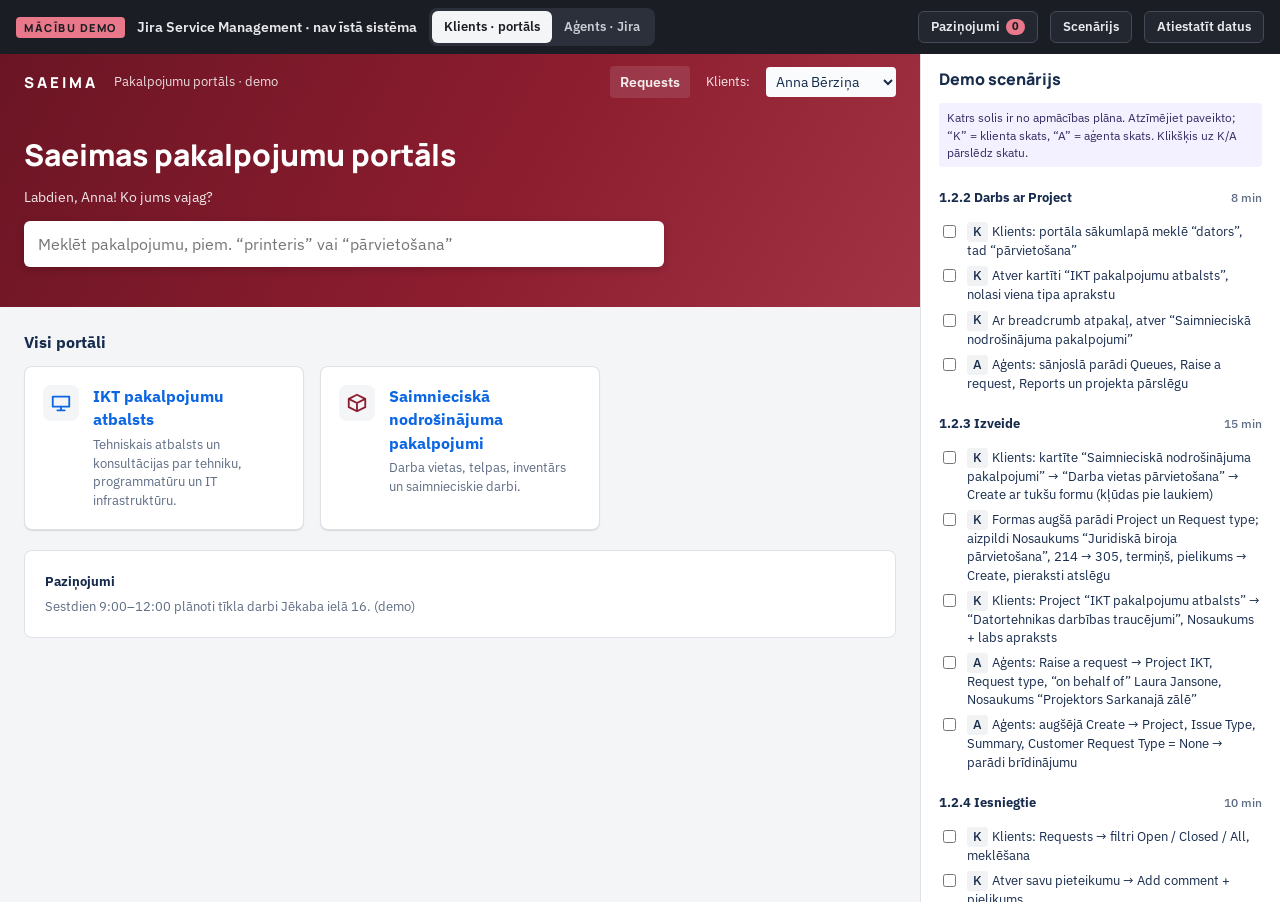
==== commit 8aae437a: "Demo: add Project, Request type and Summary to request forms Portal and Raise a request forms now sh" ====
--- a/presentations/jira-jsm-modulis-1/demo/index.html
+++ b/presentations/jira-jsm-modulis-1/demo/index.html
@@ -526,10 +526,14 @@
 function mentionHL(s){AGENTS.forEach(function(a){s=s.split('@'+esc(a.name)).join('<b style="color:var(--blue)">@'+esc(a.name)+'</b>')});return s}
 function formHTML(r,pref,err,val,agent){
   var h='<div class="form"><div class="help">Laukus ar <span style="color:var(--red)">*</span> ir obligāti jāaizpilda.</div>';
-  if(agent||true){
+  h+='<div class="kv" style="grid-template-columns:150px minmax(0,1fr);background:#F4F5F7;border-radius:6px;padding:12px">'+
+    '<label class="k" for="'+pref+'-projsel">Project</label><select id="'+pref+'-projsel">'+PROJECTS.map(function(x){return '<option value="'+x.id+'"'+(x.id===r.p?' selected':'')+'>'+esc(x.name)+' ('+x.id+')</option>'}).join('')+'</select>'+
+    '<label class="k" for="'+pref+'-rtsel">Request type</label><select id="'+pref+'-rtsel">'+RTS.filter(function(x){return x.p===r.p}).map(function(x){return '<option value="'+x.id+'"'+(x.id===r.id?' selected':'')+'>'+esc(x.name)+'</option>'}).join('')+'</select></div>';
+  {
     var def=val.behalf||(agent?'':S.me);
     h+=fieldWrap('behalf','Raise this request on behalf of',true,err,'<select id="'+pref+'-behalf">'+(agent?'<option value="">Izvēlieties klientu…</option>':'')+CUSTOMERS.map(function(c){return '<option value="'+c.id+'"'+(c.id===def?' selected':'')+'>'+esc(c.name)+' · '+esc(c.unit)+'</option>'}).join('')+'</select>');
   }
+  h+=fieldWrap('summary','Nosaukums (Summary)',true,err,'<input type="text" id="'+pref+'-summary" value="'+esc(val.summary||'')+'" placeholder="Īsi: kas noticis vai kas vajadzīgs, piem. “Projektors Sarkanajā zālē nerāda attēlu”">','Šo nosaukumu redzēs rindās, sarakstos un e-pastos.');
   r.fields.forEach(function(f){
     var id=pref+'-'+f.id,v=val[f.id]||'',ctl;
     if(f.type==='textarea')ctl='<textarea id="'+id+'">'+esc(v)+'</textarea>';
@@ -547,6 +551,7 @@
 function readForm(r,pref){
   var val={},err={};
   var b=$('#'+pref+'-behalf');val.behalf=b?b.value:'';if(!val.behalf)err.behalf='Izvēlieties klientu.';
+  var sm=$('#'+pref+'-summary');val.summary=sm?sm.value.trim():'';if(!val.summary)err.summary='Ierakstiet īsu nosaukumu.';
   r.fields.forEach(function(f){var el=$('#'+pref+'-'+f.id);val[f.id]=el?el.value.trim():'';if(f.req&&!val[f.id])err[f.id]=f.type==='select'||f.type==='user'?'Izvēlieties vērtību.':'Šis lauks ir obligāts.'});
   var fi=$('#'+pref+'-att');val.att=fi&&fi.files?[].map.call(fi.files,function(x){return x.name}):[];
   return {val:val,err:err,ok:!Object.keys(err).length};
@@ -601,7 +606,7 @@
   } else if(A.page==='issue') h+=rIssue(iss(A.id));
   else if(A.page==='raise'){
     if(!A.rt){
-      h+='<h1>Raise a request</h1><p class="muted" style="margin:0">Izveidojiet pieteikumu klienta vārdā, piem., kad kolēģis zvana. Klients to redzēs savā portālā.</p><div class="panel rt-list">'+RTS.filter(function(r){return r.p===pid}).map(function(r){return '<button class="rt-item" data-act="a" data-page="raise" data-rt="'+r.id+'">'+ico(r.icon,r.col)+'<div><b>'+esc(r.name)+'</b><span>'+esc(r.desc)+'</span></div></button>'}).join('')+'</div>';
+      h+='<h1>Raise a request</h1><p class="muted" style="margin:0">Izveidojiet pieteikumu klienta vārdā, piem., kad kolēģis zvana. Klients to redzēs savā portālā. Projektu maināt sānjoslas izvēlnē; pieteikuma tipu izvēlaties sarakstā.</p><div class="panel rt-list">'+RTS.filter(function(r){return r.p===pid}).map(function(r){return '<button class="rt-item" data-act="a" data-page="raise" data-rt="'+r.id+'">'+ico(r.icon,r.col)+'<div><b>'+esc(r.name)+'</b><span>'+esc(r.desc)+'</span></div></button>'}).join('')+'</div>';
     } else {
       var r=rt(A.rt);h+='<a data-act="a" data-page="raise" style="font-size:13px">← Raise a request</a><h1>'+esc(r.name)+'</h1><div class="panel">'+formHTML(r,'a',A.err||{},A.val||{},true)+'</div>';
     }
@@ -766,7 +771,7 @@
   {t:'1.2.2 Darbs ar Project',m:'8 min',s:[
     ['p','Klients: portāla sākumlapā meklē “dators”, tad “pārvietošana”'],['p','Atver kartīti “IKT pakalpojumu atbalsts”, nolasi viena tipa aprakstu'],['p','Ar breadcrumb atpakaļ, atver “Saimnieciskā nodrošinājuma pakalpojumi”'],['a','Aģents: sānjoslā parādi Queues, Raise a request, Reports un projekta pārslēgu']]},
   {t:'1.2.3 Izveide',m:'15 min',s:[
-    ['p','Klients: “Darba vietas pārvietošana” → Create ar tukšu formu (kļūdas pie laukiem)'],['p','Aizpildi: 214 → 305, termiņš, pielikums → Create, pieraksti atslēgu'],['p','Klients: “Datortehnikas darbības traucējumi” ar labu aprakstu'],['a','Aģents: Raise a request → klienta vārdā (Laura Jansone)'],['a','Aģents: Create bez Customer Request Type → parādi brīdinājumu']]},
+    ['p','Klients: kartīte “Saimnieciskā nodrošinājuma pakalpojumi” → “Darba vietas pārvietošana” → Create ar tukšu formu (kļūdas pie laukiem)'],['p','Formas augšā parādi Project un Request type; aizpildi Nosaukums “Juridiskā biroja pārvietošana”, 214 → 305, termiņš, pielikums → Create, pieraksti atslēgu'],['p','Klients: Project “IKT pakalpojumu atbalsts” → “Datortehnikas darbības traucējumi”, Nosaukums + labs apraksts'],['a','Aģents: Raise a request → Project IKT, Request type, “on behalf of” Laura Jansone, Nosaukums “Projektors Sarkanajā zālē”'],['a','Aģents: augšējā Create → Project, Issue Type, Summary, Customer Request Type = None → parādi brīdinājumu']]},
   {t:'1.2.4 Iesniegtie',m:'10 min',s:[
     ['p','Klients: Requests → filtri Open / Closed / All, meklēšana'],['p','Atver savu pieteikumu → Add comment + pielikums'],['p','Share ar kolēģi, Don’t notify me'],['a','Aģents: Queues → skaitītāji, SLA kolonnas, atrodi jauno pieteikumu']]},
   {t:'1.2.5 Apstrāde',m:'15 min',s:[
@@ -816,7 +821,7 @@
     case 'p':goP(t.dataset.page,t.dataset.id);break;
     case 'pf':S.portal.f=t.dataset.v;render();break;
     case 'psubmit':{var r=rt(t.dataset.id),f=readForm(r,'p');if(!f.ok){S.portal.err=f.err;S.portal.val=f.val;render();var fe=$('.has-err select,.has-err input,.has-err textarea');if(fe)fe.focus();return}
-      i=createIssue({p:r.p,rt:r.id,summary:summaryFrom(r,f.val),desc:f.val.desc,fields:f.val,reporter:f.val.behalf,attachments:f.val.att,by:S.me});
+      i=createIssue({p:r.p,rt:r.id,summary:f.val.summary||summaryFrom(r,f.val),desc:f.val.desc,fields:f.val,reporter:f.val.behalf,attachments:f.val.att,by:S.me});
       if(f.val.behalf!==S.me)i.participants.push(S.me);
       goP('created',i.key);toast('Pieteikums '+i.key+' izveidots');break;}
     case 'pcomment':{i=iss(S.portal.id);var tx=$('#p-cm').value.trim(),fi=$('#p-att'),att=fi.files?[].map.call(fi.files,function(x){return x.name}):[];if(!tx&&!att.length){toast('Uzrakstiet komentāru vai pievienojiet failu');return}
@@ -845,7 +850,7 @@
     case 'addpart':{i=iss(A.id);var pv=$('#a-part').value;i.participants.push(pv);hist(i,'es','Request participants','',person(pv).name);render();break;}
     case 'rmpart':{i=iss(A.id);i.participants=i.participants.filter(function(x){return x!==t.dataset.id});hist(i,'es','Request participants',person(t.dataset.id).name,'');render();break;}
     case 'araise':{var r2=rt(t.dataset.id),f2=readForm(r2,'a');if(!f2.ok){A.err=f2.err;A.val=f2.val;render();return}
-      i=createIssue({p:r2.p,rt:r2.id,summary:summaryFrom(r2,f2.val),desc:f2.val.desc,fields:f2.val,reporter:f2.val.behalf,attachments:f2.val.att,by:'es'});
+      i=createIssue({p:r2.p,rt:r2.id,summary:f2.val.summary||summaryFrom(r2,f2.val),desc:f2.val.desc,fields:f2.val,reporter:f2.val.behalf,attachments:f2.val.att,by:'es'});
       goA({page:'issue',id:i.key,proj:i.p});toast(i.key+' izveidots klienta '+person(i.reporter).name+' vārdā');break;}
     case 'docreate':{var s=$('#c-s').value.trim(),pp=$('#c-p').value,rv=$('#c-rt').value;if(!s){A.c={p:pp,err:true};render();$('#c-s').focus();return}
       i=createIssue({p:pp,rt:rv||null,it:$('#c-it').value,summary:s,desc:$('#c-d').value,reporter:'es',by:'es'});if(rv)i.it=rt(rv).it;else i.it=$('#c-it').value;goA({page:'issue',id:i.key,proj:pp});toast(rv?i.key+' izveidots':i.key+' izveidots bez Request type: portālā neredzams');break;}
@@ -874,6 +879,10 @@
   var t=e.target,A=S.agent,i;
   if(t.dataset.act==='gstep'){var g=gload();g[t.dataset.id]=t.checked;gsave(g);t.closest('li').classList.toggle('done',t.checked);return}
   if(t.id==='me-sel'){S.me=t.value;if(S.portal.page==='request'||S.portal.page==='created')S.portal={page:'requests'};render();toast('Tagad jūs esat '+person(S.me).name);return}
+  if(t.id==='p-projsel'){var r1=RTS.filter(function(x){return x.p===t.value})[0];S.portal={page:'form',id:r1.id};render();return}
+  if(t.id==='p-rtsel'){S.portal={page:'form',id:t.value,val:keepVals('p')};render();return}
+  if(t.id==='a-projsel'){var r3=RTS.filter(function(x){return x.p===t.value})[0];S.agent={page:'raise',rt:r3.id,proj:t.value};render();return}
+  if(t.id==='a-rtsel'){S.agent.rt=t.value;S.agent.val=keepVals('a');S.agent.err={};render();return}
   if(t.id==='a-proj'){S.agent={page:'queue',q:'open',proj:t.value};render();return}
   if(t.id==='a-asg'){i=iss(A.id);assign(i,t.value||null);return}
   if(t.id==='a-rt'){i=iss(A.id);var from=rt(i.rt).name;i.rt=t.value;i.it=rt(t.value).it;hist(i,'es','Request type',from,rt(t.value).name);render();toast('Request type nomainīts');return}
@@ -893,6 +902,7 @@
     if(!cand.length){box2.classList.add('hidden');return}
     box2.innerHTML=cand.map(function(a){return '<button data-act="ment" data-name="'+esc(a.name)+'">'+av(a.id,24)+esc(a.name)+'</button>'}).join('');box2.classList.remove('hidden');return}
 });
+function keepVals(pref){var v={};['behalf','summary','desc'].forEach(function(k){var el=$('#'+pref+'-'+k);if(el)v[k]=el.value});return v}
 function readSearch(){var F=S.search;F.proj=$('#s-proj').value;F.status=$('#s-status').value;F.assignee=$('#s-asg').value;F.rt=$('#s-rt').value;F.text=$('#s-text').value.trim();F.stale=$('#s-stale').checked;F.breached=$('#s-br').checked;F.month=false;S.agent.filterName=null}
 function assign(i,who){var from=i.assignee?person(i.assignee).name:'Unassigned';if(i.assignee===who)return;i.assignee=who;hist(i,'es','Assignee',from,who?person(who).name:'Unassigned');if(who&&who!=='es')S.mail.unshift({at:now(),key:i.key,what:'Jums piešķirts pieteikums: '+i.summary,internal:true,to:[who]});render();toast(who?'Piešķirts: '+person(who).name:'Piešķīrums noņemts')}
 function shortcutModal(){modal('<h2>Īsinājumtaustiņi</h2><div class="sc"><span><kbd>/</kbd></span><span>Meklēšana augšējā joslā</span><span><kbd>i</kbd></span><span>Piešķirt sev (pieteikumā)</span><span><kbd>a</kbd></span><span>Piešķirt citam (pieteikumā)</span><span><kbd>m</kbd></span><span>Komentēt (pieteikumā)</span><span><kbd>c</kbd></span><span>Create</span><span><kbd>g</kbd> <kbd>d</kbd></span><span>Uz Dashboard</span><span><kbd>g</kbd> <kbd>i</kbd></span><span>Uz meklēšanu (Issues)</span><span><kbd>?</kbd></span><span>Šis saraksts</span></div><p class="muted" style="font-size:12px;margin:0">Īstajā Jira sarakstu atverat ar <kbd>?</kbd>. Taustiņi nestrādā, kamēr kursors ir teksta laukā.</p><div style="display:flex;justify-content:flex-end"><button class="btn primary" data-act="closemodal">Aizvērt</button></div>')}
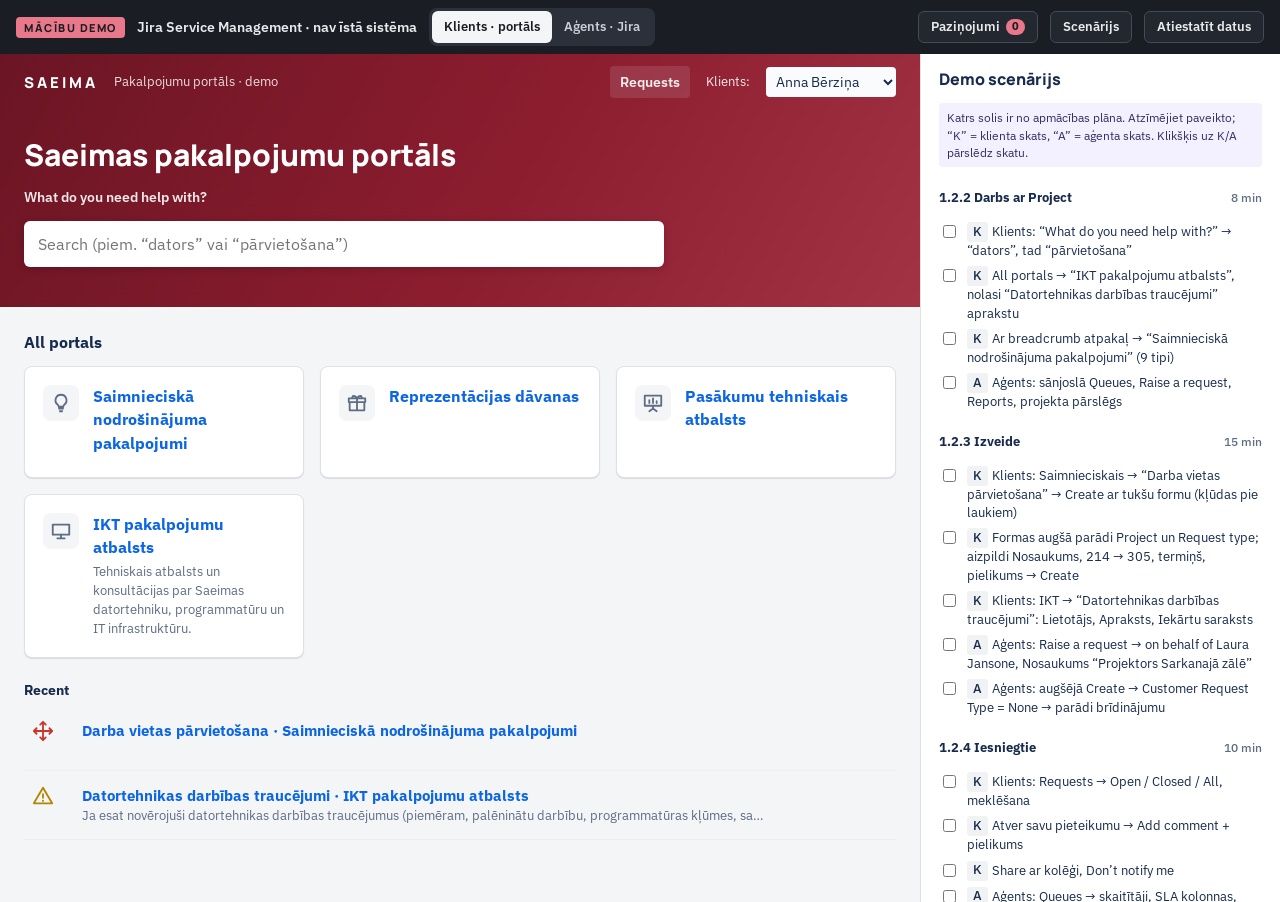
==== commit 62642b59: "Use original document images and real workflow in module 1 materials Extract full-resolution images " ====
--- a/presentations/jira-jsm-modulis-1/demo/index.html
+++ b/presentations/jira-jsm-modulis-1/demo/index.html
@@ -73,9 +73,9 @@
 
 /* Lozenges */
 .lz{display:inline-block;font-size:11px;font-weight:700;text-transform:uppercase;letter-spacing:.02em;padding:2px 6px;border-radius:3px;background:#DFE1E6;color:#42526E;white-space:nowrap}
-.lz.Darbā{background:var(--blue-soft);color:#0055CC}
-.lz.Gaida{background:var(--amber-soft);color:var(--amber)}
-.lz.Atrisināts,.lz.Slēgts{background:var(--green-soft);color:var(--green)}
+.lz.Izpildē,.lz.Ārpakalpojumā{background:var(--blue-soft);color:#0055CC}
+.lz.Atlikts{background:var(--green-soft);color:var(--green)}
+.lz.Slēgts{background:#1F845A;color:#fff}
 .sla{font-family:var(--fm);font-size:12px;white-space:nowrap}
 .sla.bad{color:var(--red);font-weight:600}
 .sla.ok{color:var(--green)}
@@ -257,7 +257,7 @@
 <script>
 (function(){
 "use strict";
-var KEY='jsm-demo-v1', GKEY='jsm-demo-guide-v1';
+var KEY='jsm-demo-v2', GKEY='jsm-demo-guide-v1';
 var MIN=60000, HOUR=60*MIN, DAY=24*HOUR;
 
 /* ---------- reference data ---------- */
@@ -273,51 +273,58 @@
   {id:'ekrumins',name:'Edgars Krūmiņš',ini:'EK',col:'#2E5C45',unit:'Kanceleja'}
 ];
 var PROJECTS=[
-  {id:'IKT',name:'IKT pakalpojumu atbalsts',desc:'Tehniskais atbalsts un konsultācijas par tehniku, programmatūru un IT infrastruktūru.',col:'#0C66E4',icon:'monitor'},
-  {id:'SAIM',name:'Saimnieciskā nodrošinājuma pakalpojumi',desc:'Darba vietas, telpas, inventārs un saimnieciskie darbi.',col:'#8C1D2F',icon:'box'}
+  {id:'SAIM',name:'Saimnieciskā nodrošinājuma pakalpojumi',desc:'',col:'#5E6C84',icon:'bulb'},
+  {id:'REPR',name:'Reprezentācijas dāvanas',desc:'',col:'#5E6C84',icon:'gift',inactive:true},
+  {id:'PAS',name:'Pasākumu tehniskais atbalsts',desc:'',col:'#5E6C84',icon:'board',inactive:true},
+  {id:'IKT',name:'IKT pakalpojumu atbalsts',desc:'Tehniskais atbalsts un konsultācijas par Saeimas datortehniku, programmatūru un IT infrastruktūru.',col:'#5E6C84',icon:'monitor'}
 ];
-var IMPACT=['Varu strādāt','Varu strādāt daļēji','Nevaru strādāt'];
+var DEVICES=['Dators','Klēpjdators','Monitors','Printeris','Projektors','Dokstacija','Cita iekārta'];
+var BUILDINGS=['Jēkaba iela 11','Jēkaba iela 6/8','Jēkaba iela 16','Cita adrese'];
+var F_DESC={id:'desc',label:'Apraksts',type:'textarea',req:true};
 var RTS=[
+  {id:'jauna-dt',p:'IKT',name:'Jaunas datortehnikas pieteikums',it:'Service request',icon:'monitor',col:'#5E4DB2',
+   desc:'Ja Jūsu darba uzdevumu veikšanai ir nepieciešama jauna datortehnika vai tās komponentes, lūdzu, aizpildiet pieteikumu, norādot nepieciešamās tehnikas vai komponentes nosaukumu, pamatojumu un vēlamo piešķiršanas termiņu.',
+   fields:[{id:'user',label:'Lietotājs',type:'user',req:true},F_DESC],sla:3*DAY},
   {id:'dt-trauc',p:'IKT',name:'Datortehnikas darbības traucējumi',it:'Incident',icon:'warn',col:'#B38600',
-   desc:'Ja datortehnika (dators, monitors, printeris, projektors) strādāja un pārstāja vai strādā nepareizi.',
-   fields:[{id:'user',label:'Lietotājs',type:'user',req:true},{id:'desc',label:'Apraksts',type:'textarea',req:true,help:'Kas, kur, kopš kad, ko jau mēģinājāt, cik steidzami?'},{id:'impact',label:'Ietekme uz darbu',type:'select',req:true,options:IMPACT}],sla:8*HOUR},
-  {id:'jauna-dt',p:'IKT',name:'Jaunas datortehnikas pieteikums',it:'Service request',icon:'monitor',col:'#5E4DB2',
-   desc:'Ja darba pienākumu veikšanai nepieciešama jauna datortehnika vai tās komponentes.',
-   fields:[{id:'user',label:'Lietotājs',type:'user',req:true},{id:'desc',label:'Apraksts',type:'textarea',req:true,help:'Kādai vajadzībai un kādai tehnikai?'},{id:'due',label:'Vajadzīgs līdz',type:'date',req:false}],sla:3*DAY},
-  {id:'prog-piet',p:'IKT',name:'Programmatūras nodrošinājuma pieteikums',it:'Service request',icon:'cog',col:'#C25100',
-   desc:'Ja nepieciešams uzstādīt vai atjaunināt programmatūru.',
-   fields:[{id:'user',label:'Lietotājs',type:'user',req:true},{id:'desc',label:'Apraksts',type:'textarea',req:true}],sla:3*DAY},
-  {id:'prog-trauc',p:'IKT',name:'Programmatūras nodrošinājuma darbības traucējumi',it:'Incident',icon:'code',col:'#AE2E24',
-   desc:'Ja programmatūra avarē, neatveras vai darbojas nepareizi.',
-   fields:[{id:'user',label:'Lietotājs',type:'user',req:true},{id:'desc',label:'Apraksts',type:'textarea',req:true},{id:'impact',label:'Ietekme uz darbu',type:'select',req:true,options:IMPACT}],sla:8*HOUR},
-  {id:'epasts',p:'IKT',name:'Jaunas grupas e-pasta adreses izveide',it:'Service request',icon:'mail',col:'#B38600',
-   desc:'Kopēja e-pasta adrese struktūrvienībai, komisijai vai darba grupai.',
-   fields:[{id:'desc',label:'Apraksts',type:'textarea',req:true,help:'Vēlamā adrese, kam piekļuve, kas būs atbildīgais.'}],sla:3*DAY},
-  {id:'mape',p:'IKT',name:'Piekļuves tiesību piešķiršana vai maiņa koplietojamām mapēm',it:'Service request',icon:'users',col:'#216E4E',
-   desc:'Piekļuve esošai kopīgotajai mapei vai tiesību maiņa.',
-   fields:[{id:'user',label:'Lietotājs',type:'user',req:true},{id:'desc',label:'Apraksts',type:'textarea',req:true,help:'Mapes nosaukums un vajadzīgās tiesības (lasīt / rakstīt).'}],sla:2*DAY},
-  {id:'parv',p:'SAIM',name:'Darba vietas pārvietošana',it:'Service request',icon:'move',col:'#AE2E24',
-   desc:'Darba vietas (mēbeļu, tehnikas) pārvietošana uz citu kabinetu vai ēku.',
-   fields:[{id:'desc',label:'Apraksts',type:'textarea',req:true},{id:'fromB',label:'Pārvietot no ēkas adreses',type:'select',req:true,options:['Jēkaba iela 11','Jēkaba iela 6/8','Jēkaba iela 16','Cita adrese']},{id:'fromR',label:'Pārvietot no kabineta',type:'text',req:true},{id:'toB',label:'Pārvietot uz ēkas adresi',type:'select',req:true,options:['Jēkaba iela 11','Jēkaba iela 6/8','Jēkaba iela 16','Cita adrese']},{id:'toR',label:'Pārvietot uz kabinetu',type:'text',req:true},{id:'due',label:'Vēlamais izpildes termiņš',type:'date',req:true}],sla:5*DAY},
-  {id:'saim-cits',p:'SAIM',name:'Cits saimniecisks pieteikums (demo)',it:'Service request',icon:'box',col:'#5E6C84',
-   desc:'Demo vides vispārīgais tips. Īstajā portālā izvēlieties precīzāko tipu.',
-   fields:[{id:'desc',label:'Apraksts',type:'textarea',req:true}],sla:5*DAY}
+   desc:'Ja esat novērojuši datortehnikas darbības traucējumus (piemēram, palēninātu darbību, programmatūras kļūmes, savienojuma problēmas vai aparatūras bojājumu).',
+   fields:[{id:'user',label:'Lietotājs',type:'user',req:true},F_DESC,{id:'dev',label:'Iekārtu saraksts',type:'select',req:true,options:DEVICES}],sla:8*HOUR},
+  {id:'prog-piet',p:'IKT',name:'Programmnodrošinājuma pieteikums',it:'Service request',icon:'gauge',col:'#C25100',
+   desc:'Ja Jūsu darba uzdevumu veikšanai nepieciešams papildus programmnodrošinājums, lūdzu, aizpildiet pieteikumu, norādot programmnodrošinājuma nosaukumu, pamatojumu un vēlamo izpildes termiņu.',
+   fields:[{id:'user',label:'Lietotājs',type:'user',req:true},F_DESC],sla:3*DAY},
+  {id:'prog-trauc',p:'IKT',name:'Programmnodrošinājuma darbības traucējumi',it:'Incident',icon:'code',col:'#AE2E24',
+   desc:'Ja esat novērojuši programmnodrošinājuma darbības traucējumus (piemēram, kļūdu paziņojumus, nepareizu funkcionalitāti), lūdzu, aizpildiet pieteikumu, norādot problēmas aprakstu un, ja iespējams, pievienojot ekrānattēlus.',
+   fields:[{id:'user',label:'Lietotājs',type:'user',req:true},F_DESC],sla:8*HOUR},
+  {id:'epasts',p:'IKT',name:'Jaunas grupas e-pasta adreses izveide',it:'Service request',icon:'mail',col:'#B38600',desc:'',fields:[F_DESC],sla:3*DAY},
+  {id:'pastkaste',p:'IKT',name:'Jauna lietotāja pievienošana grupas pastkastītei',it:'Service request',icon:'useradd',col:'#C25100',desc:'',fields:[{id:'user',label:'Lietotājs',type:'user',req:true},F_DESC],sla:2*DAY},
+  {id:'epasts-probl',p:'IKT',name:'Problēmas ar e-pasta saņemšanu vai nosūtīšanu',it:'Incident',icon:'move',col:'#C9372C',desc:'',fields:[{id:'user',label:'Lietotājs',type:'user',req:true},F_DESC],sla:8*HOUR},
+  {id:'mape-jauna',p:'IKT',name:'Jaunas koplietojamās mapes izveide',it:'Service request',icon:'share',col:'#B38600',desc:'',fields:[F_DESC],sla:3*DAY},
+  {id:'mape',p:'IKT',name:'Piekļuves tiesību piešķiršana vai maiņa koplietojamām mapēm',it:'Service request',icon:'users',col:'#216E4E',desc:'',fields:[{id:'user',label:'Lietotājs',type:'user',req:true},F_DESC],sla:2*DAY},
+  {id:'mebeles',p:'SAIM',name:'Mēbeļu un aprīkojuma bojājums',it:'Incident',icon:'sofa',col:'#216E4E',desc:'',fields:[F_DESC],sla:3*DAY},
+  {id:'aprikojums',p:'SAIM',name:'Jauns aprīkojums',it:'Service request',icon:'plus',col:'#216E4E',desc:'',fields:[F_DESC],sla:5*DAY},
+  {id:'parv',p:'SAIM',name:'Darba vietas pārvietošana',it:'Service request',icon:'move',col:'#C9372C',desc:'',
+   fields:[F_DESC,{id:'fromB',label:'Pārvietot no ēkas adreses',type:'select',req:true,options:BUILDINGS},{id:'fromR',label:'Pārvietot no kabineta',type:'text',req:true},{id:'toB',label:'Pārvietot uz ēkas adresi',type:'select',req:true,options:BUILDINGS},{id:'toR',label:'Pārvietot uz kabinetu',type:'text',req:true},{id:'due',label:'Vēlamais izpildes termiņš',type:'date',req:true}],sla:5*DAY},
+  {id:'darba-vide',p:'SAIM',name:'Darba vides uzlabojuma pieprasījums',it:'Service request',icon:'monitor',col:'#5E4DB2',desc:'',fields:[F_DESC],sla:5*DAY},
+  {id:'uzkopsana',p:'SAIM',name:'Telpu un teritorijas uzkopšana',it:'Service request',icon:'home',col:'#C9372C',desc:'',fields:[F_DESC],sla:2*DAY},
+  {id:'elektro',p:'SAIM',name:'Elektroapgādes bojājums',it:'Incident',icon:'bolt',col:'#5E4DB2',desc:'',fields:[F_DESC],sla:8*HOUR},
+  {id:'lifts',p:'SAIM',name:'Lifta bojājums',it:'Incident',icon:'cog',col:'#5E4DB2',desc:'',fields:[F_DESC],sla:8*HOUR},
+  {id:'kanceleja',p:'SAIM',name:'Kancelejas un saimniecības preces',it:'Service request',icon:'bulb',col:'#B38600',desc:'',fields:[F_DESC],sla:3*DAY},
+  {id:'darba-drosiba',p:'SAIM',name:'Konsultācijas par darba drošību',it:'Service request',icon:'headset',col:'#C25100',desc:'',fields:[F_DESC],sla:3*DAY}
 ];
+/* Jūsu IKT darbplūsma (no dokumentācijas): Reģistrēts → Izpildē; no Izpildē 5 pārejas. Slēgšanas pārejas nosaka Resolution. */
 var TRANS={
-  'Reģistrēts':[{n:'Sākt darbu',to:'Darbā'},{n:'Atrisināt',to:'Atrisināts'}],
-  'Darbā':[{n:'Gaidīt klientu',to:'Gaida klientu'},{n:'Atrisināt',to:'Atrisināts'}],
-  'Gaida klientu':[{n:'Atsākt darbu',to:'Darbā'},{n:'Atrisināt',to:'Atrisināts'}],
-  'Atrisināts':[{n:'Atvērt atkārtoti',to:'Darbā'},{n:'Slēgt',to:'Slēgts'}],
-  'Slēgts':[]
+  'Reģistrēts':[{n:'Izpildē',to:'Izpildē'}],
+  'Izpildē':[{n:'Izpildīts',to:'Slēgts',res:'Izpildīts'},{n:'Uzstādīt tehniku',to:'Slēgts',res:'Uzstādīt tehniku'},{n:'Pagaidu risinājums',to:'Slēgts',res:'Pagaidu risinājums'},{n:'Atlikt',to:'Atlikts'},{n:'Nodots ārpakalpojumā',to:'Ārpakalpojumā'}],
+  'Atlikts':[{n:'Izpildē',to:'Izpildē'}],
+  'Ārpakalpojumā':[{n:'Izpildē',to:'Izpildē'}],
+  'Slēgts':[{n:'Izpildē',to:'Izpildē'}]
 };
-var RESOLUTIONS=['Done','Won’t do','Duplicate','Cannot reproduce'];
 var QUEUES=[
   {id:'open',name:'All open'},
   {id:'mine',name:'Assigned to me'},
   {id:'unassigned',name:'Unassigned issues'},
-  {id:'waiting',name:'Waiting on customer'},
+  {id:'onhold',name:'Atlikts / Ārpakalpojumā'},
   {id:'breached',name:'SLA breached'},
-  {id:'resolved',name:'Recently resolved'}
+  {id:'resolved',name:'Recently closed'}
 ];
 
 /* ---------- helpers ---------- */
@@ -329,7 +336,7 @@
 function rt(id){return RTS.filter(function(r){return r.id===id})[0]}
 function proj(id){return PROJECTS.filter(function(p){return p.id===id})[0]}
 function iss(key){return S.issues.filter(function(i){return i.key===key})[0]}
-function resolved(i){return i.status==='Atrisināts'||i.status==='Slēgts'}
+function resolved(i){return i.status==='Slēgts'}
 function av(id,sz){var p=person(id);return '<span class="av" style="background:'+p.col+(sz?';width:'+sz+'px;height:'+sz+'px;font-size:'+Math.round(sz/2.8)+'px':'')+'" aria-hidden="true">'+esc(p.ini)+'</span>'}
 function fmtAgo(t){var d=now()-t;if(d<MIN)return 'tikko';if(d<HOUR)return Math.round(d/MIN)+' min atpakaļ';if(d<DAY)return Math.round(d/HOUR)+' h atpakaļ';return Math.round(d/DAY)+' d atpakaļ'}
 function fmtDate(t){var d=new Date(t);return d.toLocaleDateString('lv-LV',{day:'2-digit',month:'2-digit'})+' '+d.toLocaleTimeString('lv-LV',{hour:'2-digit',minute:'2-digit'})}
@@ -345,7 +352,19 @@
   move:'<path d="M12 2v20M2 12h20M12 2l-3 3M12 2l3 3M12 22l-3-3M12 22l3-3M2 12l3-3M2 12l3 3M22 12l-3-3M22 12l-3 3" fill="none" stroke="currentColor" stroke-width="2" stroke-linecap="round" stroke-linejoin="round"/>',
   box:'<path d="M3 7.5 12 3l9 4.5v9L12 21l-9-4.5z" fill="none" stroke="currentColor" stroke-width="2" stroke-linejoin="round"/><path d="m3 7.5 9 4.5 9-4.5M12 12v9" fill="none" stroke="currentColor" stroke-width="2" stroke-linejoin="round"/>'
 };
-function ico(name,col,bg){return '<span class="ico" style="color:'+col+';background:'+(bg||'#F4F5F7')+'"><svg viewBox="0 0 24 24" aria-hidden="true">'+ICONS[name]+'</svg></span>'}
+ICONS.bulb='<path d="M9 18h6M10 21h4M12 3a6 6 0 0 0-3.6 10.8c.7.6 1.1 1.4 1.1 2.2h5c0-.8.4-1.6 1.1-2.2A6 6 0 0 0 12 3z" fill="none" stroke="currentColor" stroke-width="2" stroke-linejoin="round"/>';
+ICONS.gift='<path d="M4 11h16v9H4zM3 7h18v4H3zM12 7v13M12 7c-2-4-6-3-5 0M12 7c2-4 6-3 5 0" fill="none" stroke="currentColor" stroke-width="2" stroke-linejoin="round"/>';
+ICONS.board='<path d="M3 4h18v11H3zM12 15v3M8 21l4-3 4 3M8 12V9M12 12V7M16 12v-2" fill="none" stroke="currentColor" stroke-width="2" stroke-linecap="round" stroke-linejoin="round"/>';
+ICONS.gauge='<circle cx="12" cy="12" r="9" fill="none" stroke="currentColor" stroke-width="2"/><path d="M12 12l4-4M7 12h1M12 7v1" stroke="currentColor" stroke-width="2" stroke-linecap="round"/>';
+ICONS.useradd='<circle cx="9" cy="8" r="3.5" fill="none" stroke="currentColor" stroke-width="2"/><path d="M2.5 20c.8-3.6 3.4-5.5 6.5-5.5s5.7 1.9 6.5 5.5M19 8v6M16 11h6" fill="none" stroke="currentColor" stroke-width="2" stroke-linecap="round"/>';
+ICONS.share='<circle cx="6" cy="12" r="2.5" fill="none" stroke="currentColor" stroke-width="2"/><circle cx="18" cy="6" r="2.5" fill="none" stroke="currentColor" stroke-width="2"/><circle cx="18" cy="18" r="2.5" fill="none" stroke="currentColor" stroke-width="2"/><path d="m8.2 10.9 7.6-3.8M8.2 13.1l7.6 3.8" stroke="currentColor" stroke-width="2"/>';
+ICONS.sofa='<path d="M4 10V8a2 2 0 0 1 2-2h12a2 2 0 0 1 2 2v2M2 12a2 2 0 0 1 4 0v2h12v-2a2 2 0 0 1 4 0v5H2zM5 17v2M19 17v2" fill="none" stroke="currentColor" stroke-width="2" stroke-linejoin="round"/>';
+ICONS.plus='<circle cx="12" cy="12" r="9" fill="none" stroke="currentColor" stroke-width="2"/><path d="M12 8v8M8 12h8" stroke="currentColor" stroke-width="2" stroke-linecap="round"/>';
+ICONS.home='<path d="m3 11 9-7 9 7M5 9.5V20h14V9.5M10 20v-5h4v5" fill="none" stroke="currentColor" stroke-width="2" stroke-linejoin="round"/>';
+ICONS.bolt='<path d="M13 2 4 14h7l-1 8 9-12h-7z" fill="none" stroke="currentColor" stroke-width="2" stroke-linejoin="round"/>';
+ICONS.headset='<path d="M4 14v-2a8 8 0 0 1 16 0v2M4 14h3v5H4zM17 14h3v5h-3zM20 19c0 1.5-2 2.5-5 2.5" fill="none" stroke="currentColor" stroke-width="2" stroke-linejoin="round"/>';
+function ico(name,col,bg){return '<span class="ico" style="color:'+col+';background:'+(bg||'#F4F5F7')+'"><svg viewBox="0 0 24 24" aria-hidden="true">'+(ICONS[name]||ICONS.box)+'</svg></span>'}
+function activeProjects(){return PROJECTS.filter(function(p){return !p.inactive})}
 
 /* ---------- state ---------- */
 var S;
@@ -357,39 +376,38 @@
     var i={key:o.key,p:o.p||r.p,rt:o.rt,it:r?r.it:o.it,summary:o.summary,desc:o.desc,fields:o.fields||{},reporter:o.reporter,assignee:o.assignee||null,
       status:o.status||'Reģistrēts',resolution:o.resolution||null,created:created,updated:t-(o.upd!=null?o.upd:o.ago),resolvedAt:o.resolvedAgo!=null?t-o.resolvedAgo:null,
       comments:[],history:[{at:created,who:o.reporter,f:'Izveidots',from:'',to:r?r.name:''}],participants:o.participants||[],watchers:o.watchers||[],attachments:o.attachments||[],
-      firstResp:o.firstResp||null,frTarget:created+HOUR,resTarget:created+(r?r.sla:3*DAY),pausedMs:0,pausedAt:o.status==='Gaida klientu'?t-o.pausedAgo:null,notify:true,rating:null};
+      firstResp:o.firstResp||null,frTarget:created+HOUR,resTarget:created+(r?r.sla:3*DAY),pausedMs:0,pausedAt:null,notify:true,rating:null};
     (o.comments||[]).forEach(function(c){i.comments.push({who:c.who,internal:!!c.internal,text:c.text,at:t-c.ago,att:c.att||[]})});
     if(o.status&&o.status!=='Reģistrēts')i.history.push({at:created+5*MIN,who:i.assignee||'es',f:'Status',from:'Reģistrēts',to:o.status});
     return i;
   }
   var L=[
-    mk({key:'IKT-314',rt:'dt-trauc',summary:'Projektors Sarkanajā zālē nerāda attēlu',desc:'Sarkanajā zālē projektors nerāda attēlu no klēpjdatora. Sēde sākas 15:00.',fields:{user:'ljansone',impact:'Nevaru strādāt'},reporter:'ljansone',ago:80*MIN}),
-    mk({key:'IKT-311',rt:'prog-trauc',summary:'Excel avarē, atverot lielu failu',desc:'Atverot budžeta tabulu (~40 MB), Excel aizveras bez kļūdas paziņojuma.',fields:{user:'aberzina',impact:'Varu strādāt daļēji'},reporter:'aberzina',assignee:'es',status:'Gaida klientu',ago:26*HOUR,upd:3*HOUR,pausedAgo:3*HOUR,firstResp:true,
+    mk({key:'IKT-314',rt:'dt-trauc',summary:'Projektors Sarkanajā zālē nerāda attēlu',desc:'Sarkanajā zālē projektors nerāda attēlu no klēpjdatora. Sēde sākas 15:00.',fields:{user:'ljansone',dev:'Projektors'},reporter:'ljansone',ago:80*MIN}),
+    mk({key:'IKT-311',rt:'prog-trauc',summary:'Excel avarē, atverot lielu failu',desc:'Atverot budžeta tabulu (~40 MB), Excel aizveras bez kļūdas paziņojuma.',fields:{user:'aberzina'},reporter:'aberzina',assignee:'es',status:'Atlikts',ago:26*HOUR,upd:3*HOUR,firstResp:true,
       comments:[{who:'es',text:'Labdien! Lūdzu, norādiet, vai problēma ir ar visiem lielajiem failiem vai tikai ar šo vienu, un pievienojiet kļūdas ekrānuzņēmumu, ja tāds parādās.',ago:3*HOUR}]}),
-    mk({key:'IKT-309',rt:'jauna-dt',summary:'Klēpjdators jaunajam padomniekam',desc:'No pirmdienas sāk darbu jauns padomnieks. Vajadzīgs klēpjdators ar dokstaciju.',fields:{user:'ekrumins',due:''},reporter:'ekrumins',assignee:'mliepa',status:'Darbā',ago:2*DAY,upd:5*HOUR,firstResp:true,
+    mk({key:'IKT-309',rt:'jauna-dt',summary:'Klēpjdators jaunajam padomniekam',desc:'No pirmdienas sāk darbu jauns padomnieks. Vajadzīgs klēpjdators ar dokstaciju.',fields:{user:'ekrumins',due:''},reporter:'ekrumins',assignee:'mliepa',status:'Izpildē',ago:2*DAY,upd:5*HOUR,firstResp:true,
       comments:[{who:'mliepa',internal:true,text:'Noliktavā ir 2 klēpjdatori. Dokstacija jāpasūta, piegāde 3 darba dienas.',ago:5*HOUR}]}),
     mk({key:'IKT-306',rt:'epasts',summary:'Kopējs e-pasts Budžeta komisijai',desc:'Komisijai vajag kopēju e-pasta adresi, piekļuve 4 darbiniekiem.',reporter:'ljansone',ago:30*HOUR}),
-    mk({key:'IKT-305',rt:'mape',summary:'Piekļuve nodaļas kopīgotajai mapei',desc:'Lūdzu piešķirt rakstīšanas tiesības mapei "Juridiskais birojs / Atzinumi".',fields:{user:'aberzina'},reporter:'aberzina',assignee:'es',status:'Atrisināts',resolution:'Done',ago:3*DAY,upd:1*DAY,resolvedAgo:1*DAY,firstResp:true,
+    mk({key:'IKT-305',rt:'mape',summary:'Piekļuve nodaļas kopīgotajai mapei',desc:'Lūdzu piešķirt rakstīšanas tiesības mapei "Juridiskais birojs / Atzinumi".',fields:{user:'aberzina'},reporter:'aberzina',assignee:'es',status:'Slēgts',resolution:'Izpildīts',ago:3*DAY,upd:1*DAY,resolvedAgo:1*DAY,firstResp:true,
       comments:[{who:'es',text:'Tiesības piešķirtas. Lūdzu, pārlogojieties datorā, lai mape parādītos.',ago:1*DAY}]}),
     mk({key:'IKT-302',rt:'prog-piet',summary:'PDF rediģēšanas programmas instalācija',desc:'Darbam ar likumprojektu pielikumiem vajadzīga PDF rediģēšanas programma.',fields:{user:'ekrumins'},reporter:'ekrumins',ago:20*HOUR}),
-    mk({key:'IKT-298',rt:'dt-trauc',summary:'Printeris 3. stāvā drukā svītrainas lapas',desc:'Kopējais printeris pie 312. kabineta drukā ar svītrām.',fields:{user:'ekrumins',impact:'Varu strādāt'},reporter:'ekrumins',assignee:'jozols',status:'Darbā',ago:10*DAY,upd:9*DAY,firstResp:true,
-      comments:[{who:'jozols',text:'Pasūtīts jauns tonera kārtridžs.',ago:9*DAY}]}),
-    mk({key:'SAIM-48',rt:'parv',summary:'Darba vietas pārvietošana: 214 → 305',desc:'Juridiskā biroja 2 darbinieku darba vietu pārvietošana sakarā ar nodaļas reorganizāciju.',fields:{fromB:'Jēkaba iela 11',fromR:'214',toB:'Jēkaba iela 11',toR:'305',due:''},reporter:'aberzina',assignee:'ikalna',status:'Darbā',ago:2*DAY,upd:1*DAY,firstResp:true})
+    mk({key:'IKT-298',rt:'dt-trauc',summary:'Printeris 3. stāvā drukā svītrainas lapas',desc:'Kopējais printeris pie 312. kabineta drukā ar svītrām.',fields:{user:'ekrumins',dev:'Printeris'},reporter:'ekrumins',assignee:'jozols',status:'Ārpakalpojumā',ago:10*DAY,upd:9*DAY,firstResp:true,
+      comments:[{who:'jozols',text:'Nodots servisa partnerim, gaidām detaļu.',ago:9*DAY}]}),
+    mk({key:'SAIM-48',rt:'parv',summary:'Darba vietas pārvietošana: 214 → 305',desc:'Juridiskā biroja 2 darbinieku darba vietu pārvietošana sakarā ar nodaļas reorganizāciju.',fields:{fromB:'Jēkaba iela 11',fromR:'214',toB:'Jēkaba iela 11',toR:'305',due:''},reporter:'aberzina',assignee:'ikalna',status:'Izpildē',ago:2*DAY,upd:1*DAY,firstResp:true})
   ];
   // historic resolved issues for charts and reports
-  var hist=[['IKT-290','dt-trauc','Monitors mirgo',13,12,'mliepa'],['IKT-291','prog-piet','Programmas atjauninājums',12,10,'jozols'],['IKT-292','mape','Piekļuve arhīva mapei',11,11,'es'],['IKT-293','dt-trauc','Pele nedarbojas',10,9,'mliepa'],['IKT-294','epasts','E-pasts darba grupai',9,6,'jozols'],['IKT-295','prog-trauc','Pārlūks neatver portālu',8,8,'es'],['IKT-296','jauna-dt','Otrs monitors',7,4,'mliepa'],['IKT-297','dt-trauc','Skaļruņi zālē',6,5,'jozols'],['SAIM-44','parv','Galda pārvietošana',8,5,'ikalna'],['SAIM-45','saim-cits','Krēsla nomaiņa',5,3,'ikalna'],['SAIM-46','saim-cits','Žalūziju remonts',4,2,'ikalna'],['IKT-299','prog-piet','Vārdnīcas instalācija',3,2,'es'],['IKT-300','dt-trauc','Klaviatūra',2,1,'mliepa']];
-  hist.forEach(function(h,k){var c=CUSTOMERS[k%3].id;L.push(mk({key:h[0],rt:h[1],summary:h[2],desc:h[2]+'.',fields:{user:c},reporter:c,assignee:h[5],status:'Slēgts',resolution:'Done',ago:h[3]*DAY,upd:h[4]*DAY,resolvedAgo:h[4]*DAY,firstResp:true}))});
+  var hist=[['IKT-290','dt-trauc','Monitors mirgo',13,12,'mliepa'],['IKT-291','prog-piet','Programmas atjauninājums',12,10,'jozols'],['IKT-292','mape','Piekļuve arhīva mapei',11,11,'es'],['IKT-293','dt-trauc','Pele nedarbojas',10,9,'mliepa'],['IKT-294','epasts','E-pasts darba grupai',9,6,'jozols'],['IKT-295','prog-trauc','Pārlūks neatver portālu',8,8,'es'],['IKT-296','jauna-dt','Otrs monitors',7,4,'mliepa'],['IKT-297','dt-trauc','Skaļruņi zālē',6,5,'jozols'],['SAIM-44','parv','Galda pārvietošana',8,5,'ikalna'],['SAIM-45','mebeles','Salūzis krēsls kab. 208',5,3,'ikalna'],['SAIM-46','kanceleja','Printera papīrs nodaļai',4,2,'ikalna'],['IKT-299','prog-piet','Vārdnīcas instalācija',3,2,'es'],['IKT-300','dt-trauc','Klaviatūra',2,1,'mliepa']];
+  hist.forEach(function(h,k){var c=CUSTOMERS[k%3].id;L.push(mk({key:h[0],rt:h[1],summary:h[2],desc:h[2]+'.',fields:{user:c},reporter:c,assignee:h[5],status:'Slēgts',resolution:['Izpildīts','Uzstādīt tehniku','Pagaidu risinājums','Izpildīts'][k%4],ago:h[3]*DAY,upd:h[4]*DAY,resolvedAgo:h[4]*DAY,firstResp:true}))});
   // some open ones created on earlier days so the created line is not flat
-  return {v:1,side:'portal',me:'aberzina',portal:{page:'home'},agent:{page:'queue',q:'open',proj:'IKT'},issues:L,counters:{IKT:315,SAIM:49},mail:[],mailSeen:0,filters:[],dash:null,search:{proj:'',status:'unres',assignee:'',text:'',stale:false,breached:false}};
-}
-function load(){try{var s=JSON.parse(localStorage.getItem(KEY));if(s&&s.v===1)return s}catch(e){}return null}
+  return {v:2,side:'portal',me:'aberzina',portal:{page:'home'},agent:{page:'queue',q:'open',proj:'IKT'},issues:L,counters:{IKT:315,SAIM:49},mail:[],mailSeen:0,filters:[],dash:null,search:{proj:'',status:'unres',assignee:'',text:'',stale:false,breached:false}};
+}
+function load(){try{var s=JSON.parse(localStorage.getItem(KEY));if(s&&s.v===2)return s}catch(e){}return null}
 function save(){try{localStorage.setItem(KEY,JSON.stringify(S))}catch(e){}}
 S=load()||seed();
 
 /* ---------- SLA ---------- */
 function slaRes(i){
   if(resolved(i))return {txt:(i.resolvedAt<=i.resTarget+i.pausedMs?'Izpildīts':'Pārsniegts'),cls:(i.resolvedAt<=i.resTarget+i.pausedMs?'ok':'bad'),met:i.resolvedAt<=i.resTarget+i.pausedMs};
-  if(i.status==='Gaida klientu')return {txt:'pauzēts',cls:'pause'};
   var left=i.resTarget+i.pausedMs-now();return {txt:dur(left),cls:left<0?'bad':'',left:left};
 }
 function slaFR(i){
@@ -403,11 +421,9 @@
 function hist(i,who,f,from,to){i.history.push({at:now(),who:who,f:f,from:from||'',to:to||''});touch(i)}
 function setStatus(i,to,who,resolution){
   var from=i.status;if(from===to)return;
-  if(to==='Gaida klientu')i.pausedAt=now();
-  if(from==='Gaida klientu'&&i.pausedAt){i.pausedMs+=now()-i.pausedAt;i.pausedAt=null}
   i.status=to;hist(i,who,'Status',from,to);
-  if(to==='Atrisināts'){i.resolution=resolution||'Done';i.resolvedAt=now();hist(i,who,'Resolution','',i.resolution);notify(i,'Pieteikums atrisināts',false,[])}
-  if(to==='Darbā'&&(from==='Atrisināts')){i.resolution=null;i.resolvedAt=null}
+  if(to==='Slēgts'){i.resolution=resolution||'Izpildīts';i.resolvedAt=now();hist(i,who,'Resolution','',i.resolution);notify(i,'Pieteikums slēgts ('+i.resolution+')',false,[])}
+  if(from==='Slēgts'){i.resolution=null;i.resolvedAt=null}
 }
 function notify(i,what,internal,mentioned){
   var to=[];
@@ -439,8 +455,6 @@
   ment.forEach(function(m){if(i.watchers.indexOf(m)<0)i.watchers.push(m)});
   touch(i);
   var to=notify(i,(internal?'Iekšējs komentārs':'Jauns komentārs')+' · '+i.summary,internal,ment);
-  // customer reply while waiting → automation moves it back
-  if(!isAgent(who)&&i.status==='Gaida klientu'){setStatus(i,'Darbā','automatizacija');toast('Automatizācija: klients atbildēja, statuss → Darbā')}
   return to;
 }
 
@@ -463,18 +477,18 @@
   return '<div class="p-head"><div class="p-top"><span class="p-brand">SAEIMA</span><span style="opacity:.85;font-size:13px">Pakalpojumu portāls · demo</span><span class="sp"></span>'+
     '<button class="lnk" data-act="p" data-page="requests">Requests</button>'+
     '<label class="who" for="me-sel">Klients:</label><select id="me-sel" data-act="me" style="width:auto;min-height:30px;padding:2px 6px;border:0;border-radius:4px;color:var(--ink)">'+CUSTOMERS.map(function(c){return '<option value="'+c.id+'"'+(c.id===S.me?' selected':'')+'>'+esc(c.name)+'</option>'}).join('')+'</select>'+
-    '</div>'+(S.portal.page==='home'?'<div class="p-hero"><h1>Saeimas pakalpojumu portāls</h1><div style="opacity:.9">Labdien, '+esc(me.name.split(' ')[0])+'! Ko jums vajag?</div><div class="p-search"><input type="search" id="p-q" placeholder="Meklēt pakalpojumu, piem. “printeris” vai “pārvietošana”" aria-label="Meklēt pakalpojumu" autocomplete="off"><div class="p-results hidden" id="p-res"></div></div></div>':'')+'</div>';
+    '</div>'+(S.portal.page==='home'?'<div class="p-hero"><h1>Saeimas pakalpojumu portāls</h1><div style="opacity:.9;font-weight:600">What do you need help with?</div><div class="p-search"><input type="search" id="p-q" placeholder="Search (piem. “dators” vai “pārvietošana”)" aria-label="Meklēt pakalpojumu" autocomplete="off"><div class="p-results hidden" id="p-res"></div></div></div>':'')+'</div>';
 }
 function rPortal(){
   var P=S.portal,h=portalHead();
   h+='<div class="p-body fade">';
   if(P.page==='home'){
-    h+='<h2 style="margin:0 0 12px;font-size:16px">Visi portāli</h2><div class="cards">'+PROJECTS.map(function(p){return '<button class="pcard" data-act="p" data-page="project" data-id="'+p.id+'">'+ico(p.icon,p.col)+'<span><h3>'+esc(p.name)+'</h3><p>'+esc(p.desc)+'</p></span></button>'}).join('')+'</div>'+
-      '<div class="panel" style="margin-top:20px"><b style="font-size:13px">Paziņojumi</b><p class="muted" style="margin:6px 0 0;font-size:13px">Sestdien 9:00–12:00 plānoti tīkla darbi Jēkaba ielā 16. (demo)</p></div>';
+    h+='<h2 style="margin:0 0 12px;font-size:16px">All portals</h2><div class="cards">'+PROJECTS.map(function(p){return '<button class="pcard" '+(p.inactive?'data-act="inactive"':'data-act="p" data-page="project" data-id="'+p.id+'"')+'>'+ico(p.icon,p.col)+'<span><h3>'+esc(p.name)+'</h3>'+(p.desc?'<p>'+esc(p.desc)+'</p>':'')+'</span></button>'}).join('')+'</div>'+
+      '<div style="margin-top:22px"><b style="font-size:14px">Recent</b><div class="rt-list" style="margin-top:6px">'+(S.recent||['parv','dt-trauc']).slice(0,3).map(function(id){var r=rt(id);return r?'<button class="rt-item" data-act="p" data-page="form" data-id="'+r.id+'">'+ico(r.icon,r.col)+'<div><b>'+esc(r.name)+' · '+esc(proj(r.p).name)+'</b>'+(r.desc?'<span>'+esc(r.desc.slice(0,110))+'…</span>':'')+'</div></button>':''}).join('')+'</div></div>';
   } else if(P.page==='project'){
     var p=proj(P.id);
-    h+=crumb([['Saeimas pakalpojumu portāls','home']])+'<div style="display:flex;gap:14px;align-items:center;margin-bottom:16px">'+ico(p.icon,p.col)+'<div><h1 style="margin:0;font-size:22px">'+esc(p.name)+'</h1><div class="muted" style="font-size:13px">'+esc(p.desc)+'</div></div></div>';
-    h+='<div class="panel"><div class="muted" style="font-size:13px;margin-bottom:6px">Kā mēs varam palīdzēt?</div><div class="rt-list">'+RTS.filter(function(r){return r.p===p.id}).map(function(r){return '<button class="rt-item" data-act="p" data-page="form" data-id="'+r.id+'">'+ico(r.icon,r.col)+'<div><b>'+esc(r.name)+'</b><span>'+esc(r.desc)+'</span></div></button>'}).join('')+'</div></div>';
+    h+=crumb([['Saeimas pakalpojumu portāls','home']])+'<div style="display:flex;gap:14px;align-items:center;margin-bottom:16px">'+ico(p.icon,p.col)+'<div><h1 style="margin:0;font-size:22px">'+esc(p.name)+'</h1>'+(p.desc?'<div class="muted" style="font-size:13px">'+esc(p.desc)+'</div>':'')+'</div></div>';
+    h+='<div class="panel"><div class="rt-list">'+RTS.filter(function(r){return r.p===p.id}).map(function(r){return '<button class="rt-item" data-act="p" data-page="form" data-id="'+r.id+'">'+ico(r.icon,r.col)+'<div><b>'+esc(r.name)+'</b>'+(r.desc?'<span>'+esc(r.desc)+'</span>':'')+'</div></button>'}).join('')+'</div></div>';
   } else if(P.page==='form'){
     var r=rt(P.id),pp=proj(r.p);
     h+=crumb([['Saeimas pakalpojumu portāls','home'],[pp.name,'project',pp.id]]);
@@ -525,9 +539,9 @@
 }
 function mentionHL(s){AGENTS.forEach(function(a){s=s.split('@'+esc(a.name)).join('<b style="color:var(--blue)">@'+esc(a.name)+'</b>')});return s}
 function formHTML(r,pref,err,val,agent){
-  var h='<div class="form"><div class="help">Laukus ar <span style="color:var(--red)">*</span> ir obligāti jāaizpilda.</div>';
+  var h='<div class="form"><div class="help">Required fields are marked with an asterisk <span style="color:var(--red)">*</span></div>';
   h+='<div class="kv" style="grid-template-columns:150px minmax(0,1fr);background:#F4F5F7;border-radius:6px;padding:12px">'+
-    '<label class="k" for="'+pref+'-projsel">Project</label><select id="'+pref+'-projsel">'+PROJECTS.map(function(x){return '<option value="'+x.id+'"'+(x.id===r.p?' selected':'')+'>'+esc(x.name)+' ('+x.id+')</option>'}).join('')+'</select>'+
+    '<label class="k" for="'+pref+'-projsel">Project</label><select id="'+pref+'-projsel">'+activeProjects().map(function(x){return '<option value="'+x.id+'"'+(x.id===r.p?' selected':'')+'>'+esc(x.name)+' ('+x.id+')</option>'}).join('')+'</select>'+
     '<label class="k" for="'+pref+'-rtsel">Request type</label><select id="'+pref+'-rtsel">'+RTS.filter(function(x){return x.p===r.p}).map(function(x){return '<option value="'+x.id+'"'+(x.id===r.id?' selected':'')+'>'+esc(x.name)+'</option>'}).join('')+'</select></div>';
   {
     var def=val.behalf||(agent?'':S.me);
@@ -574,7 +588,7 @@
     if(q==='open')return !resolved(i);
     if(q==='mine')return !resolved(i)&&i.assignee==='es';
     if(q==='unassigned')return !resolved(i)&&!i.assignee;
-    if(q==='waiting')return i.status==='Gaida klientu';
+    if(q==='onhold')return i.status==='Atlikts'||i.status==='Ārpakalpojumā';
     if(q==='breached')return !resolved(i)&&breached(i);
     if(q==='resolved')return resolved(i)&&i.resolvedAt>now()-7*DAY;
     return true;
@@ -583,7 +597,7 @@
 function agentSide(){
   var A=S.agent,pid=A.proj||'IKT',p=proj(pid);
   var h='<nav class="j-side" aria-label="Projekts"><div class="proj">'+ico(p.icon,p.col)+'<div><b>'+esc(p.name)+'</b><span>Service project</span></div></div>';
-  h+='<select class="projsel" id="a-proj" aria-label="Projekts">'+PROJECTS.map(function(x){return '<option value="'+x.id+'"'+(x.id===pid?' selected':'')+'>'+esc(x.id)+' · '+esc(x.name)+'</option>'}).join('')+'</select>';
+  h+='<select class="projsel" id="a-proj" aria-label="Projekts">'+activeProjects().map(function(x){return '<option value="'+x.id+'"'+(x.id===pid?' selected':'')+'>'+esc(x.id)+' · '+esc(x.name)+'</option>'}).join('')+'</select>';
   h+='<div class="h">Queues</div>';
   QUEUES.forEach(function(q){h+='<button class="'+(A.page==='queue'&&A.q===q.id?'on':'')+'" data-act="a" data-page="queue" data-q="'+q.id+'"><span>'+esc(q.name)+'</span><span class="c">'+qList(q.id,pid).length+'</span></button>'});
   h+='<div class="h">Project</div><button class="'+(A.page==='raise'?'on':'')+'" data-act="a" data-page="raise"><span>Raise a request</span></button><button class="'+(A.page==='reports'?'on':'')+'" data-act="a" data-page="reports"><span>Reports</span></button>';
@@ -621,8 +635,8 @@
   var A=S.agent,r=rt(i.rt),p=proj(i.p),tab=A.tab||'comments',ctab=A.ctab||'ext';
   var h='<div class="crumb">'+esc(p.name)+' / <span class="mono">'+esc(i.key)+'</span></div><div class="issue"><div style="display:flex;flex-direction:column;gap:14px;min-width:0">';
   h+='<h1>'+esc(i.summary)+'</h1>';
-  h+='<div class="ops"><button class="btn" data-act="assignme">Assign to me</button><button class="btn" data-act="focuscmt">Comment</button>'+TRANS[i.status].map(function(t){return '<button class="btn trans" data-act="trans" data-to="'+esc(t.to)+'">'+esc(t.n)+'</button>'}).join('')+'<button class="btn subtle" data-act="watch" aria-pressed="'+(i.watchers.indexOf('es')>=0)+'">'+(i.watchers.indexOf('es')>=0?'Watching':'Watch')+' · '+i.watchers.length+'</button></div>';
-  if(A.resolving)h+='<div class="dlg"><b>Atrisināt pieteikumu</b><div class="field"><label class="f" for="res-sel">Resolution <span class="req">*</span></label><select id="res-sel">'+RESOLUTIONS.map(function(x){return '<option>'+esc(x)+'</option>'}).join('')+'</select></div><div class="field"><label class="f" for="res-cm">Komentārs klientam (Respond to customer)</label><textarea id="res-cm" placeholder="Kas tika izdarīts?"></textarea><div class="help">Šo komentāru klients redzēs portālā un e-pastā.</div></div><div style="display:flex;gap:8px"><button class="btn primary" data-act="doresolve">Atrisināt</button><button class="btn subtle" data-act="cancelresolve">Cancel</button></div></div>';
+  h+='<div class="ops"><button class="btn" data-act="assignme">Assign to me</button><button class="btn" data-act="focuscmt">Comment</button>'+'<span class="stwrap" style="position:relative;display:inline-block"><button class="btn" style="background:'+(i.status==='Slēgts'?'#1F845A':'var(--blue)')+';color:#fff;font-weight:600" data-act="stmenu" aria-expanded="'+(!!A.stmenu)+'">'+esc(i.status)+' ▾</button>'+(A.stmenu?'<div class="dlg" style="position:absolute;z-index:8;left:0;top:38px;min-width:360px;padding:6px;gap:0">'+TRANS[i.status].map(function(t){return '<button class="btn subtle" style="justify-content:space-between;width:100%" data-act="trans" data-to="'+esc(t.to)+'" data-res="'+esc(t.res||'')+'"><span>'+esc(t.n)+'</span><span>→ '+lz(t.to)+'</span></button>'}).join('')+'</div>':'')+'</span>'+'<button class="btn subtle" data-act="watch" aria-pressed="'+(i.watchers.indexOf('es')>=0)+'">'+(i.watchers.indexOf('es')>=0?'Watching':'Watch')+' · '+i.watchers.length+'</button></div>';
+  if(A.resolving)h+='<div class="dlg"><b>'+esc(A.resolving)+' → '+lz('Slēgts')+'</b><div class="help">Resolution: <b>'+esc(A.resolving)+'</b></div><div class="field"><label class="f" for="res-cm">Komentārs klientam (Respond to customer)</label><textarea id="res-cm" placeholder="Kas tika izdarīts? Klients to redzēs portālā un e-pastā."></textarea><div class="help">Šo komentāru klients redzēs portālā un e-pastā.</div></div><div style="display:flex;gap:8px"><button class="btn primary" data-act="doresolve">'+esc(A.resolving)+'</button><button class="btn subtle" data-act="cancelresolve">Cancel</button></div></div>';
   h+='<div class="kv"><div class="k">Request type</div><div>'+(r?'<select id="a-rt" style="max-width:420px" aria-label="Request type">'+RTS.filter(function(x){return x.p===i.p}).map(function(x){return '<option value="'+x.id+'"'+(x.id===i.rt?' selected':'')+'>'+esc(x.name)+'</option>'}).join('')+'</select>':'<span style="color:var(--red)">Nav (klients pieteikumu portālā neredz)</span>')+'</div><div class="k">Issue type</div><div>'+esc(i.it)+'</div><div class="k">Status</div><div>'+lz(i.status)+(i.resolution?' · '+esc(i.resolution):'')+'</div></div>';
   h+='<div><div class="muted" style="font-size:12px;font-weight:600;margin-bottom:4px">Description</div><div class="desc">'+esc(i.desc)+'</div>'+fieldsView(i)+attView(i.attachments)+'</div>';
   // comment editor
@@ -653,7 +667,7 @@
 function rCreate(){
   var C=S.agent.c||{};
   var h='<h1>Create issue</h1><div class="panel"><div class="form">';
-  h+='<div class="field"><label class="f" for="c-p">Project <span class="req">*</span></label><select id="c-p">'+PROJECTS.map(function(p){return '<option value="'+p.id+'"'+(p.id===(C.p||'IKT')?' selected':'')+'>'+esc(p.name)+' ('+p.id+')</option>'}).join('')+'</select></div>';
+  h+='<div class="field"><label class="f" for="c-p">Project <span class="req">*</span></label><select id="c-p">'+activeProjects().map(function(p){return '<option value="'+p.id+'"'+(p.id===(C.p||'IKT')?' selected':'')+'>'+esc(p.name)+' ('+p.id+')</option>'}).join('')+'</select></div>';
   h+='<div class="field"><label class="f" for="c-it">Issue Type <span class="req">*</span></label><select id="c-it"><option>Task</option><option>Incident</option><option>Service request</option></select></div>';
   h+='<div class="field'+(C.err?' has-err':'')+'"><label class="f" for="c-s">Summary <span class="req">*</span></label><input type="text" id="c-s" value="'+esc(C.s||'')+'">'+(C.err?'<div class="err" role="alert">Summary ir obligāts.</div>':'')+'</div>';
   h+='<div class="field"><label class="f" for="c-d">Description</label><textarea id="c-d"></textarea></div>';
@@ -707,8 +721,8 @@
   h+='<div class="tabs" style="margin:0"><button data-act="smode" data-v="basic" aria-pressed="'+(A.smode!=='jql')+'">Basic</button><button data-act="smode" data-v="jql" aria-pressed="'+(A.smode==='jql')+'">Advanced (JQL)</button></div>';
   if(A.smode==='jql')h+='<div class="jql" aria-label="JQL vaicājums">'+esc(jqlOf(F))+'</div><div class="help">Demo vidē JQL veidojas no Basic filtriem. Īstajā Jira šeit var rakstīt ar automātiskajiem ieteikumiem.</div>';
   else h+='<div class="filters">'+
-    sel('s-proj','Project',[['','Visi projekti']].concat(PROJECTS.map(function(p){return [p.id,p.id+' · '+p.name]})),F.proj)+
-    sel('s-status','Status',[['','Visi'],['unres','Neatrisinātie (Unresolved)'],['Reģistrēts','Reģistrēts'],['Darbā','Darbā'],['Gaida klientu','Gaida klientu'],['Atrisināts','Atrisināts'],['Slēgts','Slēgts']],F.status)+
+    sel('s-proj','Project',[['','Visi projekti']].concat(activeProjects().map(function(p){return [p.id,p.id+' · '+p.name]})),F.proj)+
+    sel('s-status','Status',[['','Visi'],['unres','Neatrisinātie (Unresolved)'],['Reģistrēts','Reģistrēts'],['Izpildē','Izpildē'],['Atlikts','Atlikts'],['Ārpakalpojumā','Ārpakalpojumā'],['Slēgts','Slēgts']],F.status)+
     sel('s-asg','Assignee',[['','Jebkurš'],['me','Current user'],['none','Unassigned']].concat(AGENTS.slice(1).map(function(a){return [a.id,a.name]})),F.assignee)+
     sel('s-rt','Request type',[['','Jebkurš']].concat(RTS.map(function(r){return [r.id,r.name]})),F.rt||'')+
     '<div class="field"><label class="f" for="s-text">Teksts</label><input type="search" id="s-text" value="'+esc(F.text||'')+'"></div>'+
@@ -752,7 +766,7 @@
   var mx=Math.max.apply(null,cc.concat(rc).concat([1]));
   function pts(a){return a.map(function(v,k){return (pl+k*(W-pl-8)/(days-1)).toFixed(1)+','+(pt+(H-pt-pb)*(1-v/mx)).toFixed(1)}).join(' ')}
   var y0=H-pb;
-  return '<svg viewBox="0 0 '+W+' '+H+'" width="100%" role="img" aria-label="Kumulatīvi izveidoti '+sc+', atrisināti '+sr+' pēdējās '+days+' dienās"><g stroke="#EBECF0"><line x1="'+pl+'" y1="'+pt+'" x2="'+(W-8)+'" y2="'+pt+'"/><line x1="'+pl+'" y1="'+((pt+y0)/2)+'" x2="'+(W-8)+'" y2="'+((pt+y0)/2)+'"/><line x1="'+pl+'" y1="'+y0+'" x2="'+(W-8)+'" y2="'+y0+'"/></g><g font-size="10" fill="#5E6C84" font-family="IBM Plex Sans, sans-serif"><text x="'+(pl-6)+'" y="'+(pt+4)+'" text-anchor="end">'+mx+'</text><text x="'+(pl-6)+'" y="'+(y0+3)+'" text-anchor="end">0</text><text x="'+pl+'" y="'+(H-6)+'">pirms '+(days-1)+' d</text><text x="'+(W-8)+'" y="'+(H-6)+'" text-anchor="end">šodien</text></g><polyline fill="none" stroke="#AE2E24" stroke-width="2.5" points="'+pts(cc)+'"/><polyline fill="none" stroke="#216E4E" stroke-width="2.5" points="'+pts(rc)+'"/></svg><div style="display:flex;gap:14px;font-size:12px"><span style="color:#AE2E24">● Izveidoti (kumulatīvi) '+sc+'</span><span style="color:#216E4E">● Atrisināti '+sr+'</span></div>';
+  return '<svg viewBox="0 0 '+W+' '+H+'" width="100%" role="img" aria-label="Kumulatīvi izveidoti '+sc+', slēgti '+sr+' pēdējās '+days+' dienās"><g stroke="#EBECF0"><line x1="'+pl+'" y1="'+pt+'" x2="'+(W-8)+'" y2="'+pt+'"/><line x1="'+pl+'" y1="'+((pt+y0)/2)+'" x2="'+(W-8)+'" y2="'+((pt+y0)/2)+'"/><line x1="'+pl+'" y1="'+y0+'" x2="'+(W-8)+'" y2="'+y0+'"/></g><g font-size="10" fill="#5E6C84" font-family="IBM Plex Sans, sans-serif"><text x="'+(pl-6)+'" y="'+(pt+4)+'" text-anchor="end">'+mx+'</text><text x="'+(pl-6)+'" y="'+(y0+3)+'" text-anchor="end">0</text><text x="'+pl+'" y="'+(H-6)+'">pirms '+(days-1)+' d</text><text x="'+(W-8)+'" y="'+(H-6)+'" text-anchor="end">šodien</text></g><polyline fill="none" stroke="#AE2E24" stroke-width="2.5" points="'+pts(cc)+'"/><polyline fill="none" stroke="#216E4E" stroke-width="2.5" points="'+pts(rc)+'"/></svg><div style="display:flex;gap:14px;font-size:12px"><span style="color:#AE2E24">● Izveidoti (kumulatīvi) '+sc+'</span><span style="color:#216E4E">● Slēgti '+sr+'</span></div>';
 }
 function rReports(pid){
   var list=S.issues.filter(function(i){return i.p===pid});
@@ -769,17 +783,17 @@
 /* ---------- guide ---------- */
 var GUIDE=[
   {t:'1.2.2 Darbs ar Project',m:'8 min',s:[
-    ['p','Klients: portāla sākumlapā meklē “dators”, tad “pārvietošana”'],['p','Atver kartīti “IKT pakalpojumu atbalsts”, nolasi viena tipa aprakstu'],['p','Ar breadcrumb atpakaļ, atver “Saimnieciskā nodrošinājuma pakalpojumi”'],['a','Aģents: sānjoslā parādi Queues, Raise a request, Reports un projekta pārslēgu']]},
+    ['p','Klients: “What do you need help with?” → “dators”, tad “pārvietošana”'],['p','All portals → “IKT pakalpojumu atbalsts”, nolasi “Datortehnikas darbības traucējumi” aprakstu'],['p','Ar breadcrumb atpakaļ → “Saimnieciskā nodrošinājuma pakalpojumi” (9 tipi)'],['a','Aģents: sānjoslā Queues, Raise a request, Reports, projekta pārslēgs']]},
   {t:'1.2.3 Izveide',m:'15 min',s:[
-    ['p','Klients: kartīte “Saimnieciskā nodrošinājuma pakalpojumi” → “Darba vietas pārvietošana” → Create ar tukšu formu (kļūdas pie laukiem)'],['p','Formas augšā parādi Project un Request type; aizpildi Nosaukums “Juridiskā biroja pārvietošana”, 214 → 305, termiņš, pielikums → Create, pieraksti atslēgu'],['p','Klients: Project “IKT pakalpojumu atbalsts” → “Datortehnikas darbības traucējumi”, Nosaukums + labs apraksts'],['a','Aģents: Raise a request → Project IKT, Request type, “on behalf of” Laura Jansone, Nosaukums “Projektors Sarkanajā zālē”'],['a','Aģents: augšējā Create → Project, Issue Type, Summary, Customer Request Type = None → parādi brīdinājumu']]},
+    ['p','Klients: Saimnieciskais → “Darba vietas pārvietošana” → Create ar tukšu formu (kļūdas pie laukiem)'],['p','Formas augšā parādi Project un Request type; aizpildi Nosaukums, 214 → 305, termiņš, pielikums → Create'],['p','Klients: IKT → “Datortehnikas darbības traucējumi”: Lietotājs, Apraksts, Iekārtu saraksts'],['a','Aģents: Raise a request → on behalf of Laura Jansone, Nosaukums “Projektors Sarkanajā zālē”'],['a','Aģents: augšējā Create → Customer Request Type = None → parādi brīdinājumu']]},
   {t:'1.2.4 Iesniegtie',m:'10 min',s:[
-    ['p','Klients: Requests → filtri Open / Closed / All, meklēšana'],['p','Atver savu pieteikumu → Add comment + pielikums'],['p','Share ar kolēģi, Don’t notify me'],['a','Aģents: Queues → skaitītāji, SLA kolonnas, atrodi jauno pieteikumu']]},
+    ['p','Klients: Requests → Open / Closed / All, meklēšana'],['p','Atver savu pieteikumu → Add comment + pielikums'],['p','Share ar kolēģi, Don’t notify me'],['a','Aģents: Queues → skaitītāji, SLA kolonnas, atrodi jauno pieteikumu']]},
   {t:'1.2.5 Apstrāde',m:'15 min',s:[
-    ['a','Atver IKT-314 (projektors) → Assign to me (vai taustiņš i)'],['a','Sākt darbu → statuss Darbā; parādi History'],['a','Respond to customer ar jautājumu → Gaidīt klientu (SLA pauzēts)'],['p','Klients (Laura Jansone) atbild → automātiski atpakaļ Darbā'],['a','Atrisināt → Resolution + komentārs “kas izdarīts”'],['p','Klients redz atrisināto un novērtē']]},
+    ['a','Atver IKT-314 (projektors) → Assign to me (vai taustiņš i)'],['a','Statusa poga “Reģistrēts ▾” → Izpildē; parādi History'],['a','Respond to customer ar jautājumu; ja jāgaida → “Atlikt” vai “Nodots ārpakalpojumā”'],['p','Klients (Laura Jansone) atbild portālā'],['a','“Atlikts ▾” → Izpildē → “Izpildīts” (vai “Uzstādīt tehniku” / “Pagaidu risinājums”) + komentārs'],['p','Klients redz slēgto pieteikumu un novērtē']]},
   {t:'1.2.6 Saziņa',m:'10 min',s:[
     ['a','Publisks komentārs → klients redz; atver “Paziņojumi”'],['a','Internal comment ar @Māris Liepa → klients NEREDZ; “Paziņojumi” rāda, ka klientam nav sūtīts'],['a','Watch, Participants, pielikums']]},
   {t:'1.2.7 Filtri un dashboard',m:'13 min',s:[
-    ['a','Issues → Basic filtri, tad Advanced (JQL)'],['a','Ātrais vaicājums “Aizķērušies” → Save as “IKT · Aizķērušies”'],['a','Saglabā arī “IKT · Nepiešķirtie” (ātrais vaicājums)'],['a','Dashboards → Create → Add gadget: Filter Results, Issue Statistics, Created vs Resolved'],['a','Edit layout, gadgetu pārvietošana; Reports: Workload, SLA']]}
+    ['a','Issues → Basic filtri, tad Advanced (JQL)'],['a','Ātrais vaicājums “Aizķērušies” → Save as “IKT · Aizķērušies”'],['a','Saglabā arī “IKT · Nepiešķirtie”'],['a','Dashboards → Create → Add gadget: Filter Results, Issue Statistics, Created vs Resolved'],['a','Edit layout, gadgetu pārvietošana; Reports: Workload, SLA']]}
 ];
 function gload(){try{return JSON.parse(localStorage.getItem(GKEY))||{}}catch(e){return {}}}
 function gsave(g){try{localStorage.setItem(GKEY,JSON.stringify(g))}catch(e){}}
@@ -820,9 +834,11 @@
     /* portal */
     case 'p':goP(t.dataset.page,t.dataset.id);break;
     case 'pf':S.portal.f=t.dataset.v;render();break;
+    case 'inactive':toast('Šis portāls ir jūsu sistēmā, bet demo vidē nav aizpildīts');break;
     case 'psubmit':{var r=rt(t.dataset.id),f=readForm(r,'p');if(!f.ok){S.portal.err=f.err;S.portal.val=f.val;render();var fe=$('.has-err select,.has-err input,.has-err textarea');if(fe)fe.focus();return}
       i=createIssue({p:r.p,rt:r.id,summary:f.val.summary||summaryFrom(r,f.val),desc:f.val.desc,fields:f.val,reporter:f.val.behalf,attachments:f.val.att,by:S.me});
       if(f.val.behalf!==S.me)i.participants.push(S.me);
+      S.recent=[r.id].concat((S.recent||['parv','dt-trauc']).filter(function(x){return x!==r.id}));
       goP('created',i.key);toast('Pieteikums '+i.key+' izveidots');break;}
     case 'pcomment':{i=iss(S.portal.id);var tx=$('#p-cm').value.trim(),fi=$('#p-att'),att=fi.files?[].map.call(fi.files,function(x){return x.name}):[];if(!tx&&!att.length){toast('Uzrakstiet komentāru vai pievienojiet failu');return}
       addComment(i,S.me,tx||'(pielikums)',false,att);render();toast('Komentārs pievienots');break;}
@@ -835,10 +851,10 @@
     case 'gotoissue':goA({page:'issue',id:t.dataset.id});break;
     case 'assignme':i=iss(A.id);assign(i,'es');break;
     case 'focuscmt':{var c=$('#a-cm');if(c){c.focus();c.scrollIntoView({block:'center'})}break;}
-    case 'trans':{i=iss(A.id);var to=t.dataset.to;if(to==='Atrisināts'){A.resolving=true;render();var rc=$('#res-cm');if(rc)rc.focus();return}
-      if(to==='Gaida klientu'&&!i.comments.some(function(c){return isAgent(c.who)&&!c.internal&&c.at>now()-30*MIN})){toast('Padoms: vispirms uzrakstiet klientam jautājumu (Respond to customer)')}
-      setStatus(i,to,'es');if(to==='Darbā'&&!i.assignee)i.assignee='es';render();toast('Statuss → '+to);break;}
-    case 'doresolve':{i=iss(A.id);var cm=$('#res-cm').value.trim();if(cm)addComment(i,'es',cm,false,[]);setStatus(i,'Atrisināts','es',$('#res-sel').value);A.resolving=false;render();toast(cm?'Atrisināts; klients saņēma komentāru':'Atrisināts. Padoms: pastāstiet klientam, kas tika izdarīts');break;}
+    case 'stmenu':A.stmenu=!A.stmenu;render();break;
+    case 'trans':{i=iss(A.id);var to=t.dataset.to;A.stmenu=false;if(to==='Slēgts'){A.resolving=t.dataset.res||'Izpildīts';render();var rc=$('#res-cm');if(rc)rc.focus();return}
+      setStatus(i,to,'es');if(to==='Izpildē'&&!i.assignee)i.assignee='es';render();toast('Statuss → '+to);break;}
+    case 'doresolve':{i=iss(A.id);var cm=$('#res-cm').value.trim();if(cm)addComment(i,'es',cm,false,[]);setStatus(i,'Slēgts','es',A.resolving);A.resolving=false;render();toast(cm?'Slēgts; klients saņēma komentāru':'Slēgts. Padoms: pastāstiet klientam, kas tika izdarīts');break;}
     case 'cancelresolve':A.resolving=false;render();break;
     case 'watch':{i=iss(A.id);var w=i.watchers.indexOf('es');if(w>=0)i.watchers.splice(w,1);else i.watchers.push('es');render();break;}
     case 'ctab':A.ctab=t.dataset.v;var keep=$('#a-cm')?$('#a-cm').value:'';render();if($('#a-cm')){$('#a-cm').value=keep;$('#a-cm').focus()}break;
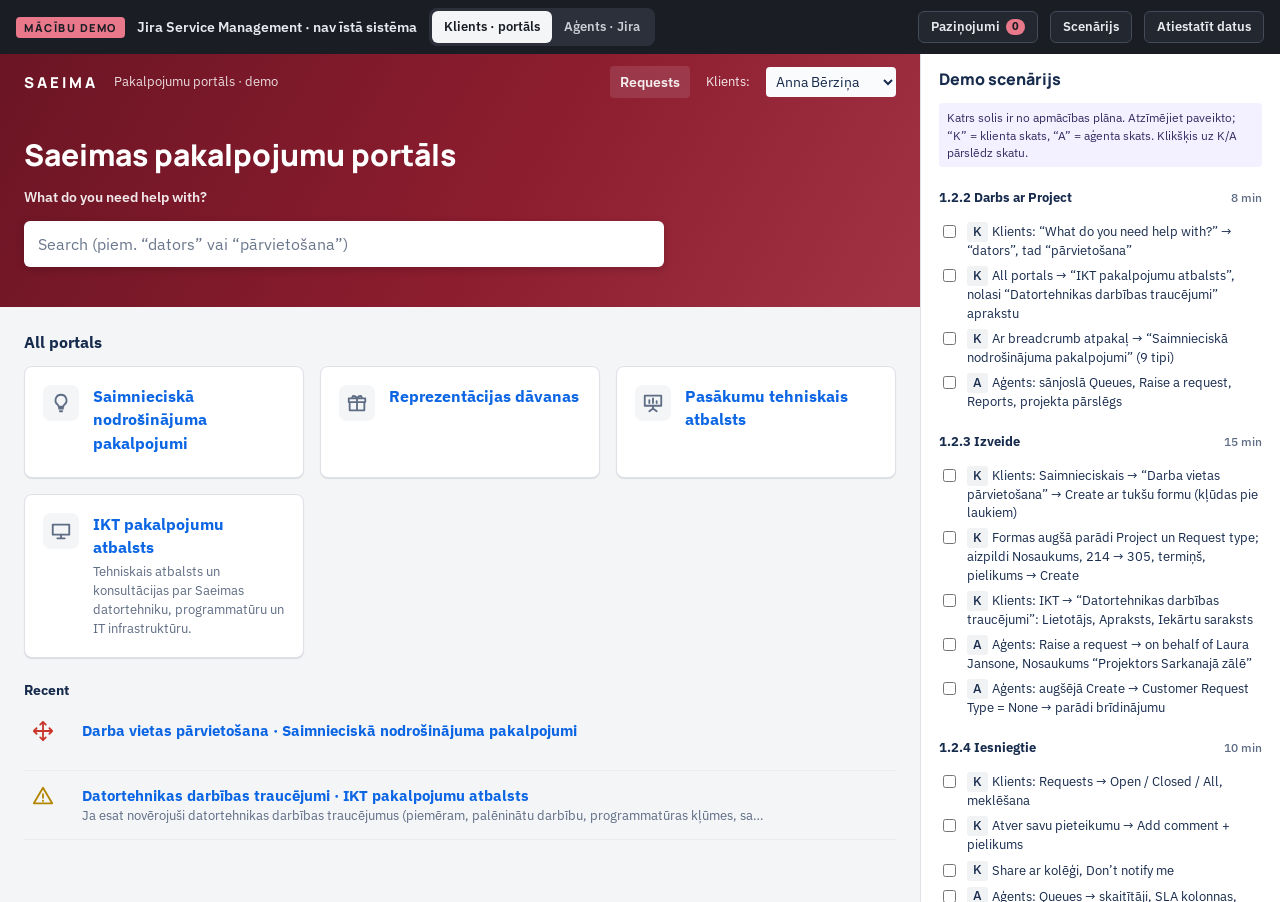
==== commit ec091c6b: "Demo: fix invisible portal search text, add search keywords Co-Authored-By: Claude Opus 5.5 <noreply" ====
--- a/presentations/jira-jsm-modulis-1/demo/index.html
+++ b/presentations/jira-jsm-modulis-1/demo/index.html
@@ -93,7 +93,8 @@
 .p-hero{max-width:1100px;margin:0 auto;padding:28px 24px 40px;display:flex;flex-direction:column;gap:14px}
 .p-hero h1{font:800 30px/1.15 var(--fd);margin:0;text-wrap:balance}
 .p-search{position:relative;max-width:640px}
-.p-search input{border:0;border-radius:6px;min-height:46px;padding:10px 14px;font-size:16px;background:#fff;box-shadow:0 2px 8px rgb(0 0 0 / .18)}
+.p-search input{border:0;border-radius:6px;min-height:46px;padding:10px 14px;font-size:16px;background:#fff;color:var(--ink);caret-color:var(--ink);box-shadow:0 2px 8px rgb(0 0 0 / .18)}
+.p-search input::placeholder{color:#6B778C}
 .p-results{position:absolute;left:0;right:0;top:52px;background:#fff;color:var(--ink);border-radius:6px;box-shadow:0 8px 24px rgb(9 30 66 / .25);z-index:5;overflow:hidden}
 .p-results button{display:flex;flex-direction:column;align-items:flex-start;gap:2px;width:100%;text-align:left;border:0;background:#fff;padding:10px 14px;border-bottom:1px solid var(--line2)}
 .p-results button:hover{background:var(--blue-soft)}
@@ -310,6 +311,8 @@
   {id:'kanceleja',p:'SAIM',name:'Kancelejas un saimniecības preces',it:'Service request',icon:'bulb',col:'#B38600',desc:'',fields:[F_DESC],sla:3*DAY},
   {id:'darba-drosiba',p:'SAIM',name:'Konsultācijas par darba drošību',it:'Service request',icon:'headset',col:'#C25100',desc:'',fields:[F_DESC],sla:3*DAY}
 ];
+/* Meklēšanas atslēgvārdi (demo), lai portāla meklēšana atrod tipu pēc ikdienas vārdiem */
+var KW={'dt-trauc':'printeris printers dators monitors projektors pele klaviatūra skaļrunis lēns nestrādā','jauna-dt':'dators klēpjdators monitors dokstacija jauns tehnika','prog-piet':'programma instalācija licence word excel','prog-trauc':'programma excel word outlook kļūda avarē','epasts':'e-pasts epasts pastkaste adrese','pastkaste':'e-pasts epasts pastkaste','epasts-probl':'e-pasts epasts outlook pasts neienāk','mape-jauna':'mape kopīgotā mape','mape':'mape piekļuve tiesības','mebeles':'krēsls galds skapis mēbeles salūza','aprikojums':'aprīkojums jauns','parv':'pārvietošana pārcelties kabinets','darba-vide':'darba vide krēsls monitors statīvs','uzkopsana':'tīrīšana uzkopšana atkritumi','elektro':'gaisma elektrība rozete strāva','lifts':'lifts','kanceleja':'papīrs pildspalva kanceleja','darba-drosiba':'darba drošība'};
 /* Jūsu IKT darbplūsma (no dokumentācijas): Reģistrēts → Izpildē; no Izpildē 5 pārejas. Slēgšanas pārejas nosaka Resolution. */
 var TRANS={
   'Reģistrēts':[{n:'Izpildē',to:'Izpildē'}],
@@ -908,7 +911,7 @@
 document.addEventListener('input',function(e){
   var t=e.target;
   if(t.id==='p-q'){var q=t.value.trim().toLowerCase(),box=$('#p-res');if(!q){box.classList.add('hidden');return}
-    var m=RTS.filter(function(r){return (r.name+' '+r.desc).toLowerCase().indexOf(q)>=0||(q.length>3&&r.name.toLowerCase().indexOf(q.slice(0,-1))>=0)});
+    var m=RTS.filter(function(r){return (r.name+' '+r.desc+' '+(KW[r.id]||'')).toLowerCase().indexOf(q)>=0||(q.length>3&&r.name.toLowerCase().indexOf(q.slice(0,-1))>=0)});
     box.innerHTML=m.length?m.map(function(r){return '<button data-act="p" data-page="form" data-id="'+r.id+'"><b style="color:var(--blue)">'+esc(r.name)+'</b><span class="muted" style="font-size:12px">'+esc(proj(r.p).name)+'</span></button>'}).join(''):'<div style="padding:12px 14px" class="muted">Nekas neatbilst. Mēģiniet citu vārdu.</div>';box.classList.remove('hidden');return}
   if(t.id==='p-rq'){S.portal.q=t.value;render(true);return}
   if(t.id==='s-text'){readSearch();clearTimeout(t._d);t._d=setTimeout(function(){render(true)},250);return}
